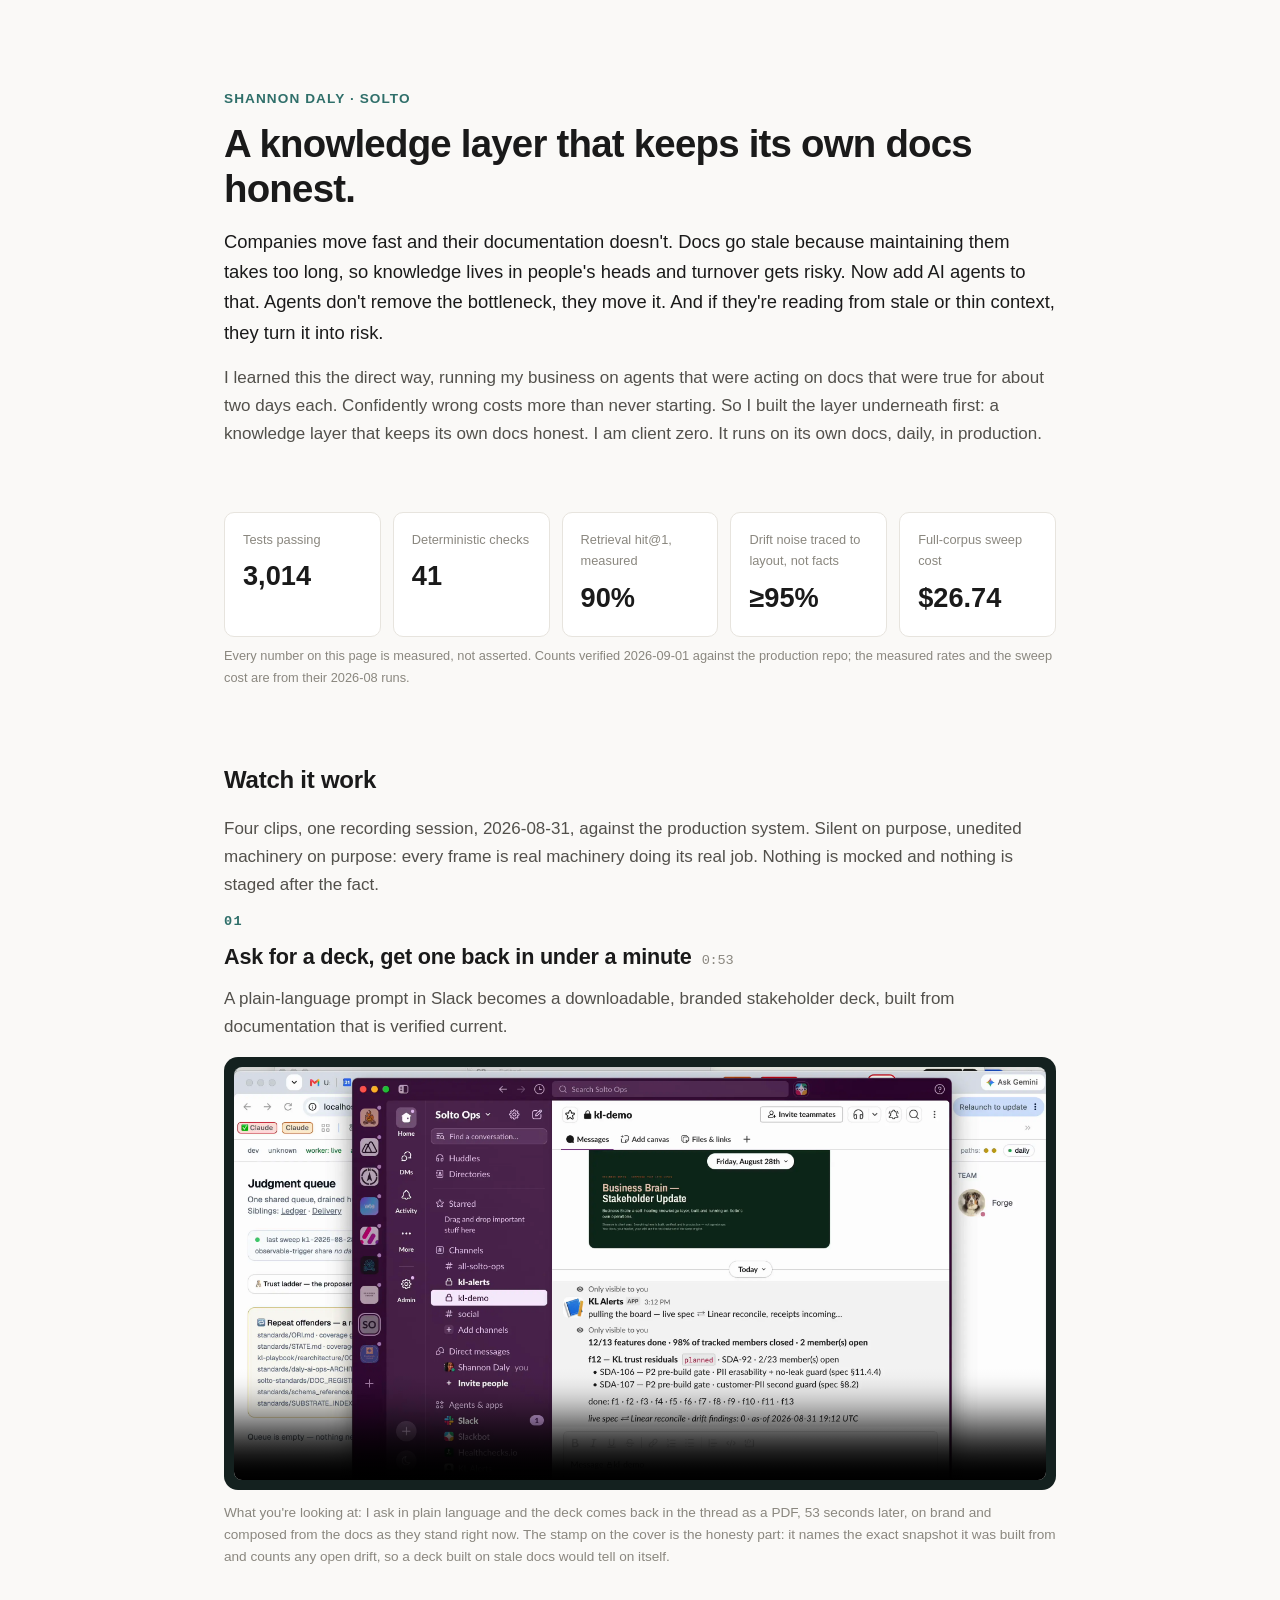
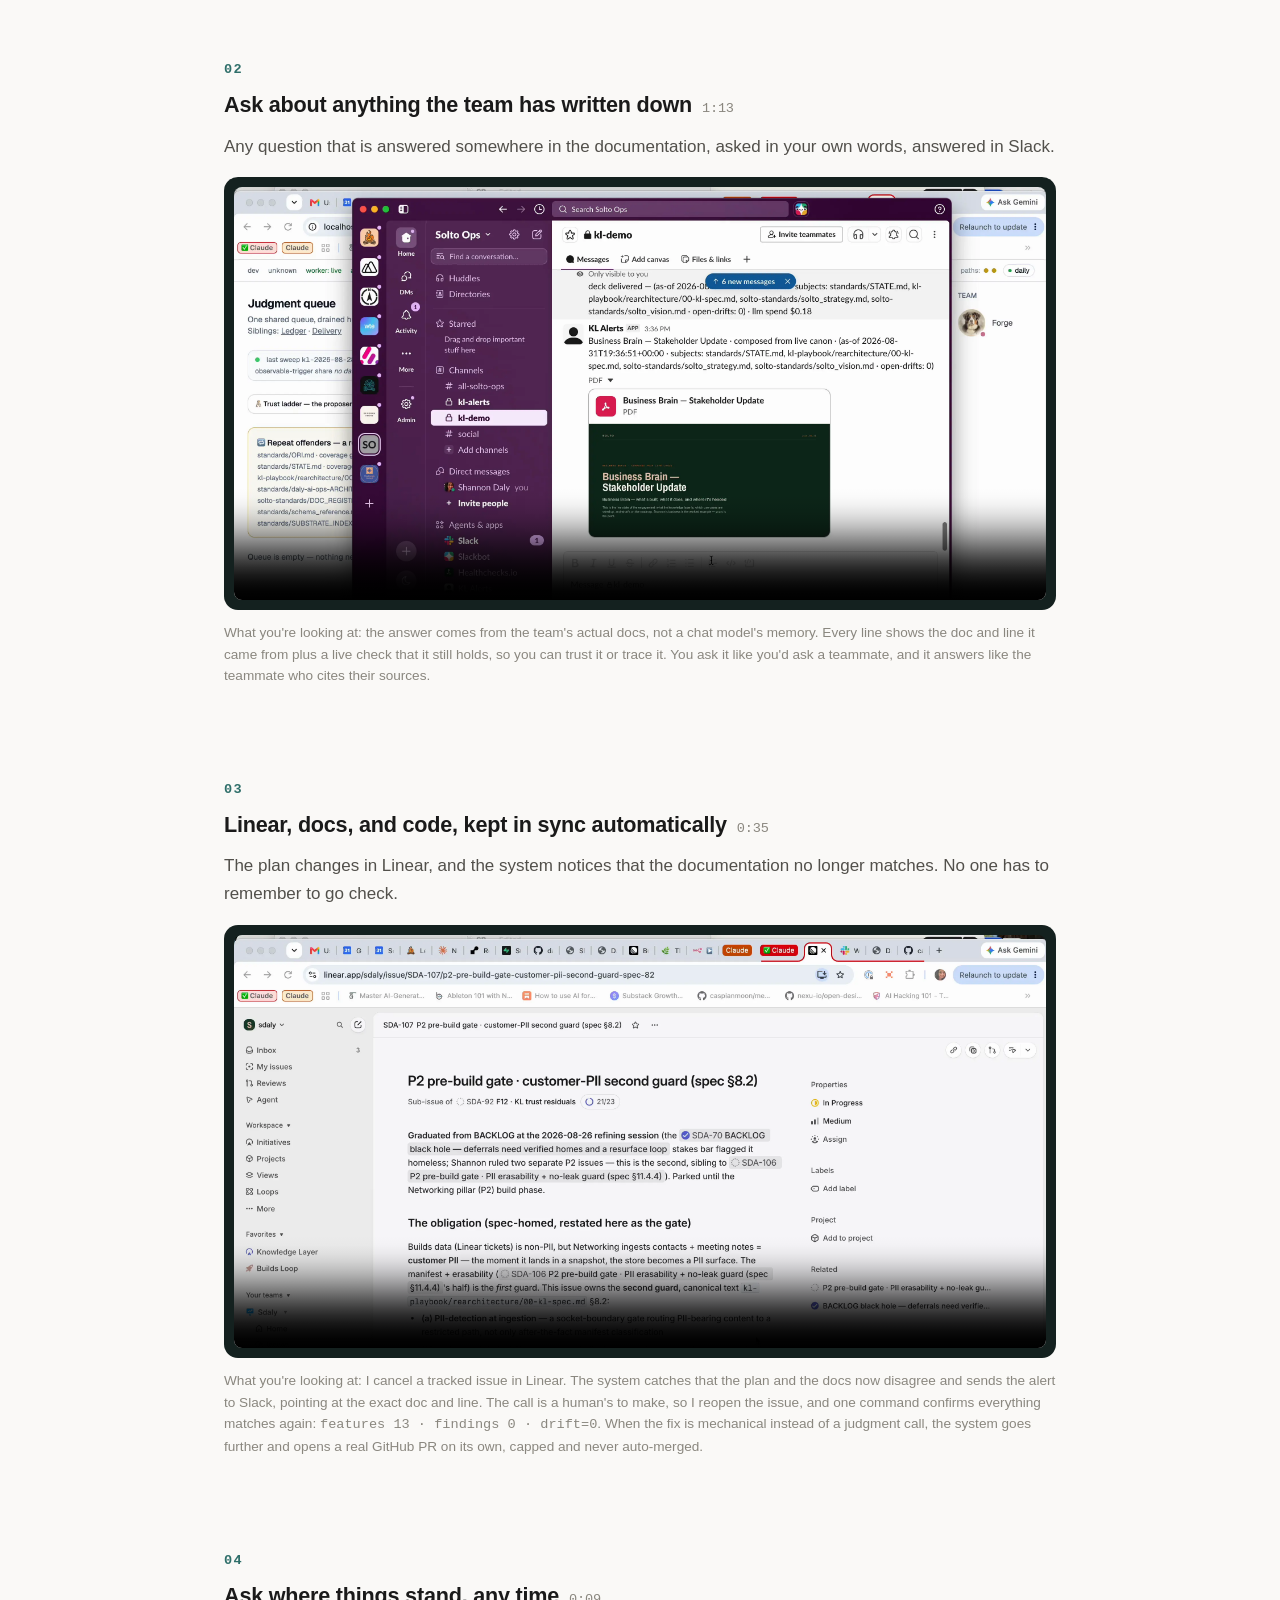
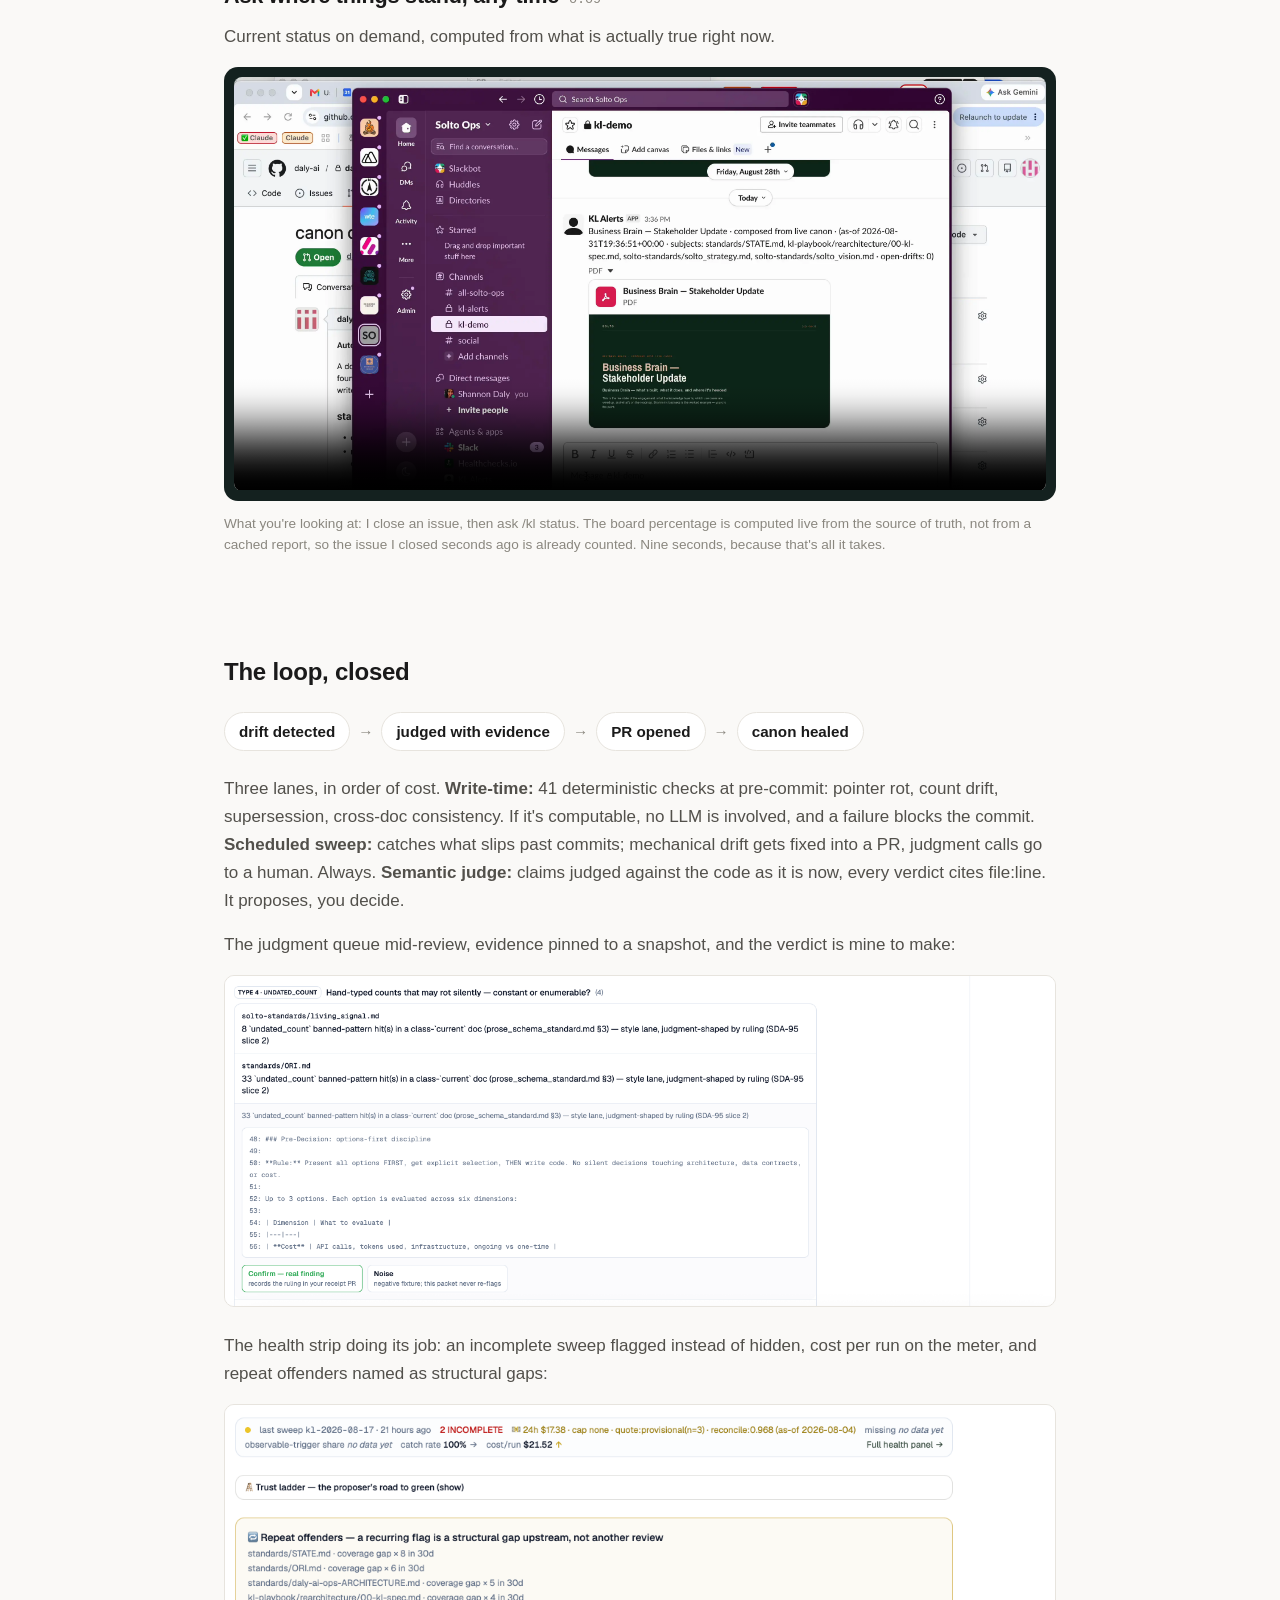
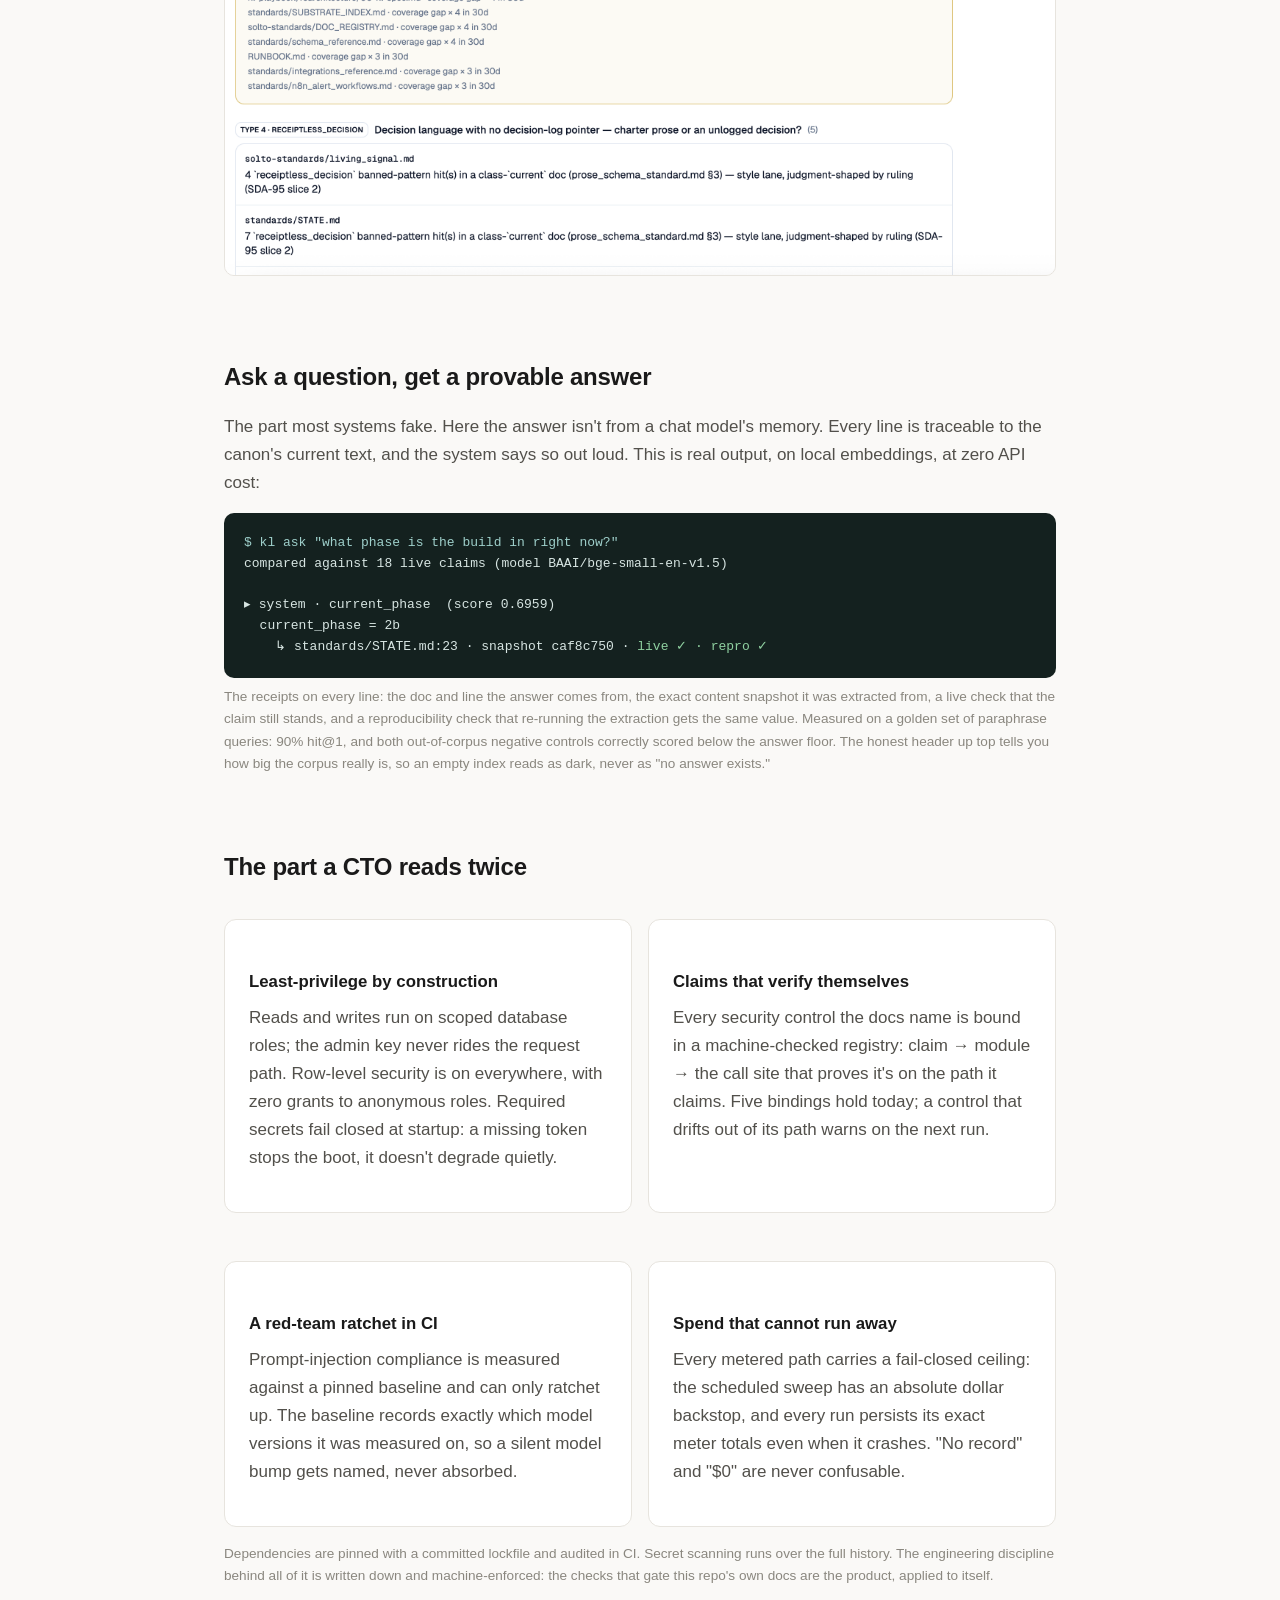
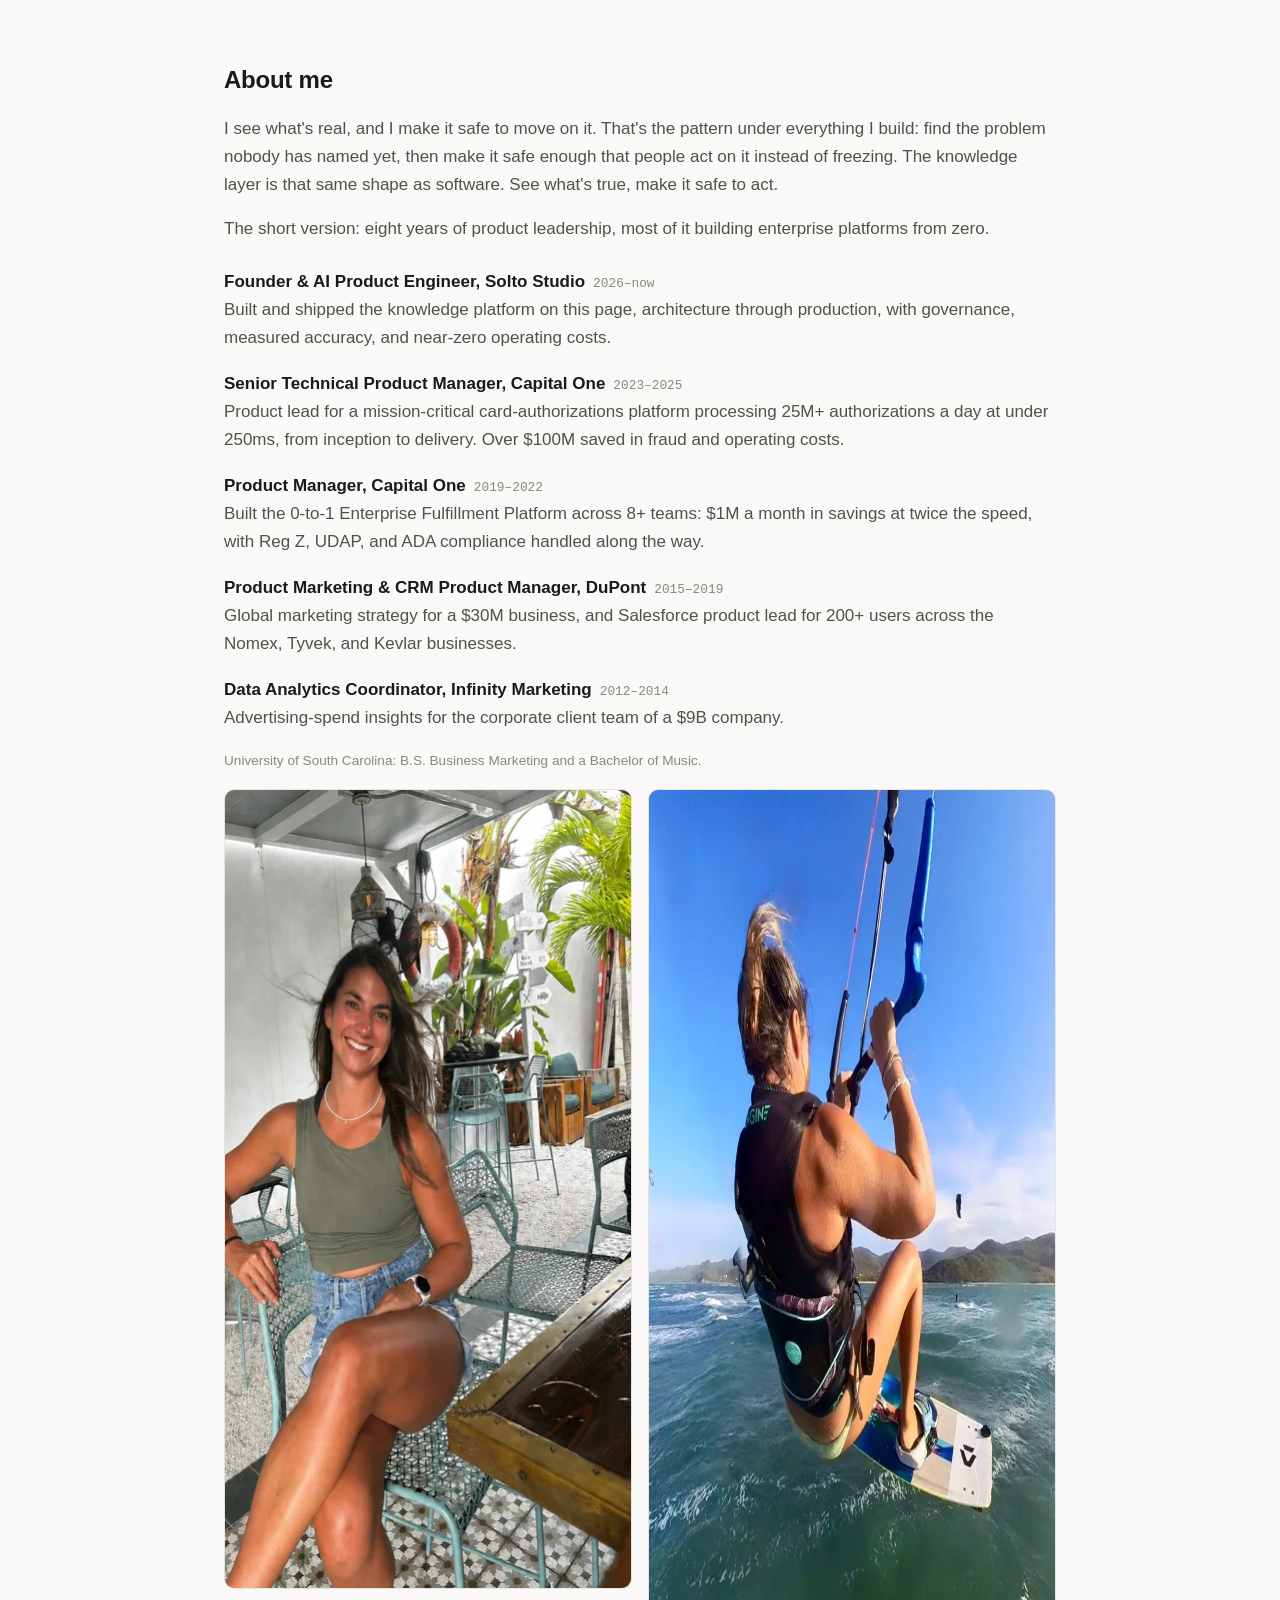
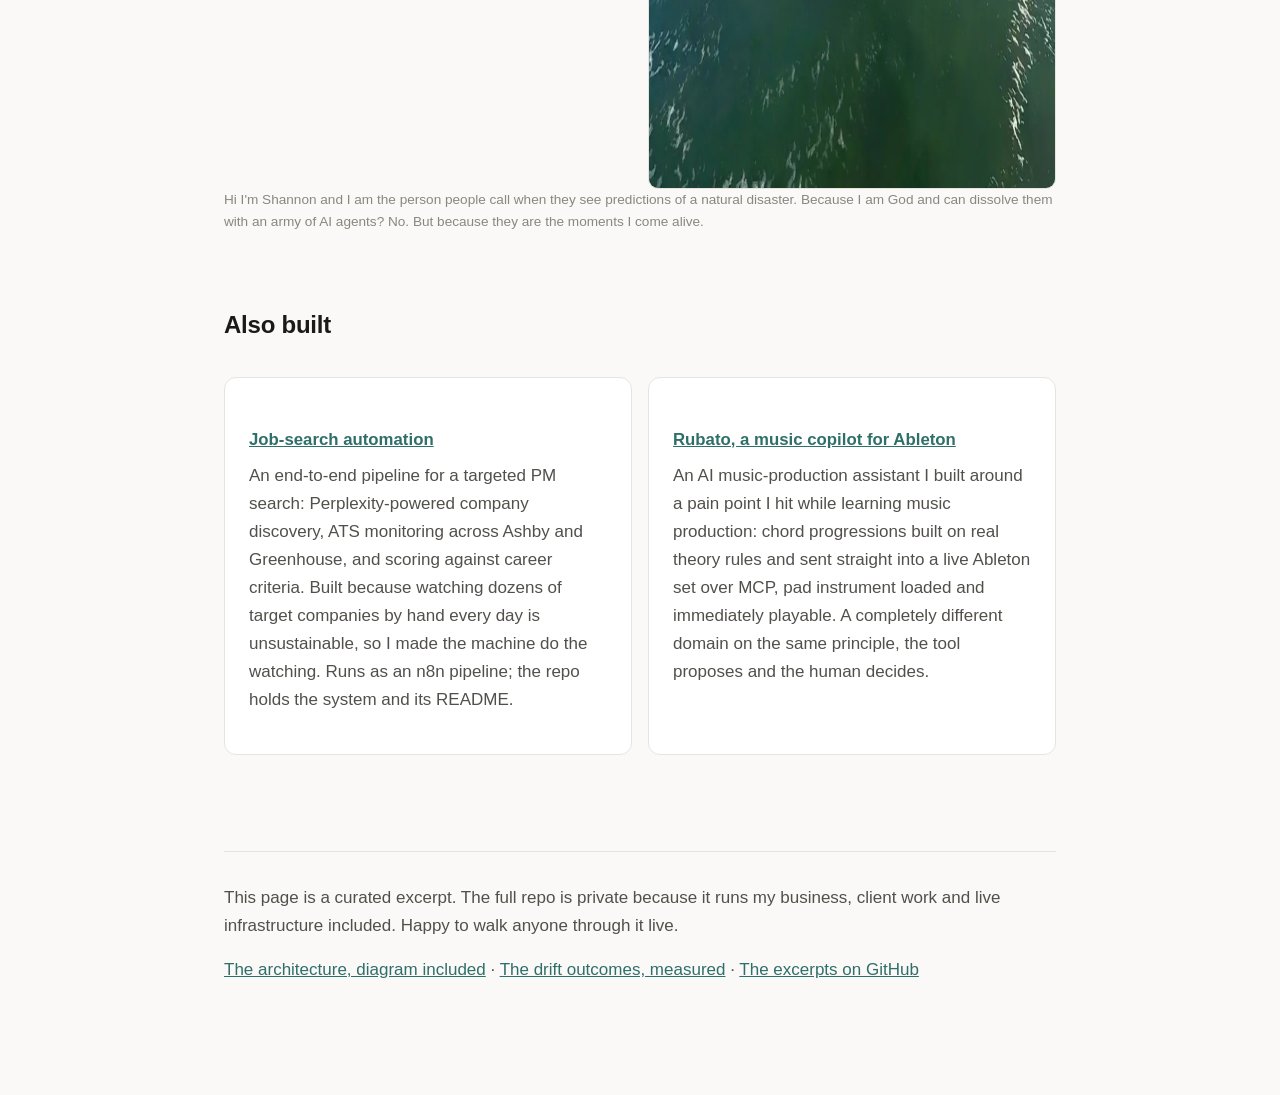
==== index.html @ 683e997c "fix: exact portrait dimensions Co-Authored-By: Claude Fable 5 <noreply@anthropic.com> Claude-Session" ====
<!doctype html>
<html lang="en">
<head>
<meta charset="utf-8">
<meta name="viewport" content="width=device-width, initial-scale=1">
<title>The Knowledge Layer · Shannon Daly</title>
<meta name="description" content="A self-healing knowledge layer: deterministic checks, drift detection, and eval that keep a doc canon correct. Built and run in production by Shannon Daly.">
<style>
  :root {
    --bg: #faf9f7; --surface: #ffffff; --ink: #1a1a1a; --ink-2: #52504b;
    --ink-3: #8a877f; --line: #e7e4de; --accent: #2f6f6a; --accent-ink: #ffffff;
    --code-bg: #14211f; --code-ink: #d7e5e2;
  }
  @media (prefers-color-scheme: dark) {
    :root {
      --bg: #131312; --surface: #1c1c1a; --ink: #ecebe7; --ink-2: #b3b0a8;
      --ink-3: #7d7a72; --line: #2d2c29; --accent: #6fb3ac; --accent-ink: #10201e;
      --code-bg: #0e1917; --code-ink: #c9dcd8;
    }
  }
  * { box-sizing: border-box; margin: 0; }
  body {
    background: var(--bg); color: var(--ink);
    font: 17px/1.65 -apple-system, "Segoe UI", Inter, Roboto, sans-serif;
  }
  main { max-width: 880px; margin: 0 auto; padding: 0 24px 96px; }
  a { color: var(--accent); }
  h1 { font-size: 2.4rem; line-height: 1.15; letter-spacing: -0.02em; }
  h2 { font-size: 1.5rem; margin: 72px 0 16px; letter-spacing: -0.01em; }
  h3 { font-size: 1.05rem; margin: 24px 0 8px; }
  p { margin: 0 0 16px; color: var(--ink-2); }
  p.lede { font-size: 1.15rem; color: var(--ink); }
  header.hero { padding: 88px 0 8px; }
  .kicker { color: var(--accent); font-weight: 600; font-size: .85rem;
    text-transform: uppercase; letter-spacing: .08em; margin-bottom: 12px; }
  .stats { display: grid; grid-template-columns: repeat(auto-fit, minmax(150px, 1fr));
    gap: 12px; margin: 40px 0 8px; }
  .stat { background: var(--surface); border: 1px solid var(--line);
    border-radius: 10px; padding: 16px 18px; }
  .stat .label { font-size: .8rem; color: var(--ink-3); margin-bottom: 4px; }
  .stat .value { font-size: 1.7rem; font-weight: 600; }
  .asof { font-size: .8rem; color: var(--ink-3); margin-bottom: 40px; }
  .loop { display: flex; flex-wrap: wrap; gap: 8px; align-items: center;
    margin: 20px 0 24px; font-weight: 600; font-size: .95rem; }
  .loop span { background: var(--surface); border: 1px solid var(--line);
    border-radius: 999px; padding: 6px 14px; }
  .loop .arrow { border: 0; background: none; color: var(--ink-3); padding: 0; }
  pre.term { background: var(--code-bg); color: var(--code-ink); border-radius: 10px;
    padding: 20px; overflow-x: auto; font: 13px/1.6 ui-monospace, "SF Mono", Menlo,
    Consolas, monospace; margin: 16px 0 8px; }
  pre.term .q { color: #9ecfca; } pre.term .ok { color: #8fd0a0; }
  .note { font-size: .85rem; color: var(--ink-3); }
  ul { padding-left: 20px; color: var(--ink-2); margin: 0 0 16px; }
  li { margin-bottom: 8px; }
  .card { background: var(--surface); border: 1px solid var(--line);
    border-radius: 12px; padding: 24px; margin: 16px 0; }
  .placeholder { border: 2px dashed var(--line); border-radius: 12px;
    padding: 24px; color: var(--ink-3); font-size: .9rem; margin: 16px 0; }
  ul.xp { list-style: none; padding: 0; margin: 24px 0 8px; }
  ul.xp li { margin: 0 0 18px; padding-left: 0; }
  ul.xp .role { font-weight: 600; color: var(--ink); }
  ul.xp .yrs { font: 500 .8rem/1 ui-monospace, "SF Mono", Menlo, Consolas, monospace;
    color: var(--ink-3); margin-left: 8px; white-space: nowrap; }
  .cols { display: grid; grid-template-columns: 1fr 1fr; gap: 16px; }
  @media (max-width: 640px) { .cols { grid-template-columns: 1fr; } }
  footer { border-top: 1px solid var(--line); margin-top: 80px; padding-top: 32px;
    color: var(--ink-2); }
  img { max-width: 100%; border-radius: 10px; border: 1px solid var(--line); }
  .demo-block { margin: 0 0 6rem; }
  .demo-block:last-of-type { margin-bottom: 3rem; }
  .demo-block .step { font: 600 .85rem/1 ui-monospace, "SF Mono", Menlo, Consolas,
    monospace; color: var(--accent); letter-spacing: .1em; margin-bottom: 10px; }
  .demo-block h3 { font-size: 1.35rem; margin: 0 0 10px; letter-spacing: -0.01em; }
  .demo-block .dur { font: 500 .85rem/1 ui-monospace, "SF Mono", Menlo, Consolas,
    monospace; color: var(--ink-3); margin-left: 10px; white-space: nowrap; }
  .demo-block figure { margin: 0; }
  .demo-block .frame { background: var(--code-bg); border-radius: 14px; padding: 10px; }
  .demo-block video { display: block; width: 100%; height: auto; border-radius: 8px; }
  .demo-block figcaption { font-size: .85rem; color: var(--ink-3);
    line-height: 1.6; margin-top: 12px; }
</style>
</head>
<body>
<main>

<header class="hero">
  <div class="kicker">Shannon Daly · Solto</div>
  <h1>A knowledge layer that keeps its own docs honest.</h1>
  <p class="lede" style="margin-top:16px">Companies move fast and their documentation doesn't. Docs go stale because maintaining them takes too long, so knowledge lives in people's heads and turnover gets risky. Now add AI agents to that. Agents don't remove the bottleneck, they move it. And if they're reading from stale or thin context, they turn it into risk.</p>
  <p>I learned this the direct way, running my business on agents that were acting on docs that were true for about two days each. Confidently wrong costs more than never starting. So I built the layer underneath first: a knowledge layer that keeps its own docs honest. I am client zero. It runs on its own docs, daily, in production.</p>
</header>

<div class="stats">
  <div class="stat"><div class="label">Tests passing</div><div class="value">3,014</div></div>
  <div class="stat"><div class="label">Deterministic checks</div><div class="value">41</div></div>
  <div class="stat"><div class="label">Retrieval hit@1, measured</div><div class="value">90%</div></div>
  <div class="stat"><div class="label">Drift noise traced to layout, not facts</div><div class="value">≥95%</div></div>
  <div class="stat"><div class="label">Full-corpus sweep cost</div><div class="value">$26.74</div></div>
</div>
<p class="asof">Every number on this page is measured, not asserted. Counts verified 2026-09-01 against the production repo; the measured rates and the sweep cost are from their 2026-08 runs.</p>

<h2>Watch it work</h2>
<p>Four clips, one recording session, 2026-08-31, against the production system. Silent on purpose, unedited machinery on purpose: every frame is real machinery doing its real job. Nothing is mocked and nothing is staged after the fact.</p>

<div class="demo-block">
  <div class="step">01</div>
  <h3>Ask for a deck, get one back in under a minute<span class="dur">0:53</span></h3>
  <p>A plain-language prompt in Slack becomes a downloadable, branded stakeholder deck, built from documentation that is verified current.</p>
  <figure>
    <div class="frame">
      <video controls preload="none" playsinline width="2856" height="1454" poster="docs/media/uc1-artifact-poster.webp">
        <source src="docs/media/uc1-artifact.mp4" type="video/mp4">
      </video>
    </div>
    <figcaption>What you're looking at: I ask in plain language and the deck comes back in the thread as a PDF, 53 seconds later, on brand and composed from the docs as they stand right now. The stamp on the cover is the honesty part: it names the exact snapshot it was built from and counts any open drift, so a deck built on stale docs would tell on itself.</figcaption>
  </figure>
</div>

<div class="demo-block">
  <div class="step">02</div>
  <h3>Ask about anything the team has written down<span class="dur">1:13</span></h3>
  <p>Any question that is answered somewhere in the documentation, asked in your own words, answered in Slack.</p>
  <figure>
    <div class="frame">
      <video controls preload="none" playsinline width="1920" height="978" poster="docs/media/uc2-ask-poster.webp">
        <source src="docs/media/uc2-ask.mp4" type="video/mp4">
      </video>
    </div>
    <figcaption>What you're looking at: the answer comes from the team's actual docs, not a chat model's memory. Every line shows the doc and line it came from plus a live check that it still holds, so you can trust it or trace it. You ask it like you'd ask a teammate, and it answers like the teammate who cites their sources.</figcaption>
  </figure>
</div>

<div class="demo-block">
  <div class="step">03</div>
  <h3>Linear, docs, and code, kept in sync automatically<span class="dur">0:35</span></h3>
  <p>The plan changes in Linear, and the system notices that the documentation no longer matches. No one has to remember to go check.</p>
  <figure>
    <div class="frame">
      <video controls preload="none" playsinline width="2856" height="1454" poster="docs/media/uc3-ruling-poster.webp">
        <source src="docs/media/uc3-ruling.mp4" type="video/mp4">
      </video>
    </div>
    <figcaption>What you're looking at: I cancel a tracked issue in Linear. The system catches that the plan and the docs now disagree and sends the alert to Slack, pointing at the exact doc and line. The call is a human's to make, so I reopen the issue, and one command confirms everything matches again: <code>features 13 · findings 0 · drift=0</code>. When the fix is mechanical instead of a judgment call, the system goes further and opens a real GitHub PR on its own, capped and never auto-merged.</figcaption>
  </figure>
</div>

<div class="demo-block">
  <div class="step">04</div>
  <h3>Ask where things stand, any time<span class="dur">0:09</span></h3>
  <p>Current status on demand, computed from what is actually true right now.</p>
  <figure>
    <div class="frame">
      <video controls preload="none" playsinline width="2856" height="1454" poster="docs/media/uc4-status-poster.webp">
        <source src="docs/media/uc4-status.mp4" type="video/mp4">
      </video>
    </div>
    <figcaption>What you're looking at: I close an issue, then ask /kl status. The board percentage is computed live from the source of truth, not from a cached report, so the issue I closed seconds ago is already counted. Nine seconds, because that's all it takes.</figcaption>
  </figure>
</div>

<h2>The loop, closed</h2>
<div class="loop">
  <span>drift detected</span><span class="arrow">→</span>
  <span>judged with evidence</span><span class="arrow">→</span>
  <span>PR opened</span><span class="arrow">→</span>
  <span>canon healed</span>
</div>
<p>Three lanes, in order of cost. <strong>Write-time:</strong> 41 deterministic checks at pre-commit: pointer rot, count drift, supersession, cross-doc consistency. If it's computable, no LLM is involved, and a failure blocks the commit. <strong>Scheduled sweep:</strong> catches what slips past commits; mechanical drift gets fixed into a PR, judgment calls go to a human. Always. <strong>Semantic judge:</strong> claims judged against the code as it is now, every verdict cites file:line. It proposes, you decide.</p>
<p>The judgment queue mid-review, evidence pinned to a snapshot, and the verdict is mine to make:</p>
<p><img src="docs/images/judgment-card-evidence.png" alt="A judgment card with snapshot-pinned evidence and confirm/noise verdicts"></p>
<p>The health strip doing its job: an incomplete sweep flagged instead of hidden, cost per run on the meter, and repeat offenders named as structural gaps:</p>
<p><img src="docs/images/judgment-queue-health-strip.png" alt="The health strip, spend meter, and repeat-offenders panel"></p>

<h2>Ask a question, get a provable answer</h2>
<p>The part most systems fake. Here the answer isn't from a chat model's memory. Every line is traceable to the canon's current text, and the system says so out loud. This is real output, on local embeddings, at zero API cost:</p>
<pre class="term"><span class="q">$ kl ask "what phase is the build in right now?"</span>
compared against 18 live claims (model BAAI/bge-small-en-v1.5)

▸ system · current_phase  (score 0.6959)
  current_phase = 2b
    ↳ standards/STATE.md:23 · snapshot caf8c750 · <span class="ok">live ✓ · repro ✓</span></pre>
<p class="note">The receipts on every line: the doc and line the answer comes from, the exact content snapshot it was extracted from, a live check that the claim still stands, and a reproducibility check that re-running the extraction gets the same value. Measured on a golden set of paraphrase queries: 90% hit@1, and both out-of-corpus negative controls correctly scored below the answer floor. The honest header up top tells you how big the corpus really is, so an empty index reads as dark, never as "no answer exists."</p>

<h2>The part a CTO reads twice</h2>
<div class="cols">
  <div class="card">
    <h3>Least-privilege by construction</h3>
    <p>Reads and writes run on scoped database roles; the admin key never rides the request path. Row-level security is on everywhere, with zero grants to anonymous roles. Required secrets fail closed at startup: a missing token stops the boot, it doesn't degrade quietly.</p>
  </div>
  <div class="card">
    <h3>Claims that verify themselves</h3>
    <p>Every security control the docs name is bound in a machine-checked registry: claim → module → the call site that proves it's on the path it claims. Five bindings hold today; a control that drifts out of its path warns on the next run.</p>
  </div>
  <div class="card">
    <h3>A red-team ratchet in CI</h3>
    <p>Prompt-injection compliance is measured against a pinned baseline and can only ratchet up. The baseline records exactly which model versions it was measured on, so a silent model bump gets named, never absorbed.</p>
  </div>
  <div class="card">
    <h3>Spend that cannot run away</h3>
    <p>Every metered path carries a fail-closed ceiling: the scheduled sweep has an absolute dollar backstop, and every run persists its exact meter totals even when it crashes. "No record" and "$0" are never confusable.</p>
  </div>
</div>
<p class="note">Dependencies are pinned with a committed lockfile and audited in CI. Secret scanning runs over the full history. The engineering discipline behind all of it is written down and machine-enforced: the checks that gate this repo's own docs are the product, applied to itself.</p>

<h2>About me</h2>
<p>I see what's real, and I make it safe to move on it. That's the pattern under everything I build: find the problem nobody has named yet, then make it safe enough that people act on it instead of freezing. The knowledge layer is that same shape as software. See what's true, make it safe to act.</p>
<p>The short version: eight years of product leadership, most of it building enterprise platforms from zero.</p>
<ul class="xp">
  <li><span class="role">Founder &amp; AI Product Engineer, Solto Studio</span><span class="yrs">2026–now</span><br>Built and shipped the knowledge platform on this page, architecture through production, with governance, measured accuracy, and near-zero operating costs.</li>
  <li><span class="role">Senior Technical Product Manager, Capital One</span><span class="yrs">2023–2025</span><br>Product lead for a mission-critical card-authorizations platform processing 25M+ authorizations a day at under 250ms, from inception to delivery. Over $100M saved in fraud and operating costs.</li>
  <li><span class="role">Product Manager, Capital One</span><span class="yrs">2019–2022</span><br>Built the 0-to-1 Enterprise Fulfillment Platform across 8+ teams: $1M a month in savings at twice the speed, with Reg Z, UDAP, and ADA compliance handled along the way.</li>
  <li><span class="role">Product Marketing &amp; CRM Product Manager, DuPont</span><span class="yrs">2015–2019</span><br>Global marketing strategy for a $30M business, and Salesforce product lead for 200+ users across the Nomex, Tyvek, and Kevlar businesses.</li>
  <li><span class="role">Data Analytics Coordinator, Infinity Marketing</span><span class="yrs">2012–2014</span><br>Advertising-spend insights for the corporate client team of a $9B company.</li>
</ul>
<p class="note">University of South Carolina: B.S. Business Marketing and a Bachelor of Music.</p>
<div class="cols">
  <img src="docs/images/shannon-daly.webp" alt="Shannon Daly" width="518" height="800">
  <img src="docs/images/shannon-kitesurf.webp" alt="Shannon kitesurfing, mid-jump" width="846" height="1000">
</div>
<p class="note">Hi I'm Shannon and I am the person people call when they see predictions of a natural disaster. Because I am God and can dissolve them with an army of AI agents? No. But because they are the moments I come alive.</p>

<h2>Also built</h2>
<div class="cols">
  <div class="card">
    <h3><a href="https://github.com/shannonldaly/job-search-automation">Job-search automation</a></h3>
    <p>An end-to-end pipeline for a targeted PM search: Perplexity-powered company discovery, ATS monitoring across Ashby and Greenhouse, and scoring against career criteria. Built because watching dozens of target companies by hand every day is unsustainable, so I made the machine do the watching. Runs as an n8n pipeline; the repo holds the system and its README.</p>
  </div>
  <div class="card">
    <h3><a href="https://github.com/shannonldaly/music-copilot">Rubato, a music copilot for Ableton</a></h3>
    <p>An AI music-production assistant I built around a pain point I hit while learning music production: chord progressions built on real theory rules and sent straight into a live Ableton set over MCP, pad instrument loaded and immediately playable. A completely different domain on the same principle, the tool proposes and the human decides.</p>
  </div>
</div>

<footer>
  <p>This page is a curated excerpt. The full repo is private because it runs my business, client work and live infrastructure included. Happy to walk anyone through it live.</p>
  <p><a href="docs/01-architecture.md">The architecture, diagram included</a> · <a href="docs/02-drift-outcomes.md">The drift outcomes, measured</a> · <a href="https://github.com/shannonldaly/knowledge-layer-showcase">The excerpts on GitHub</a></p>
</footer>

</main>
</body>
</html>
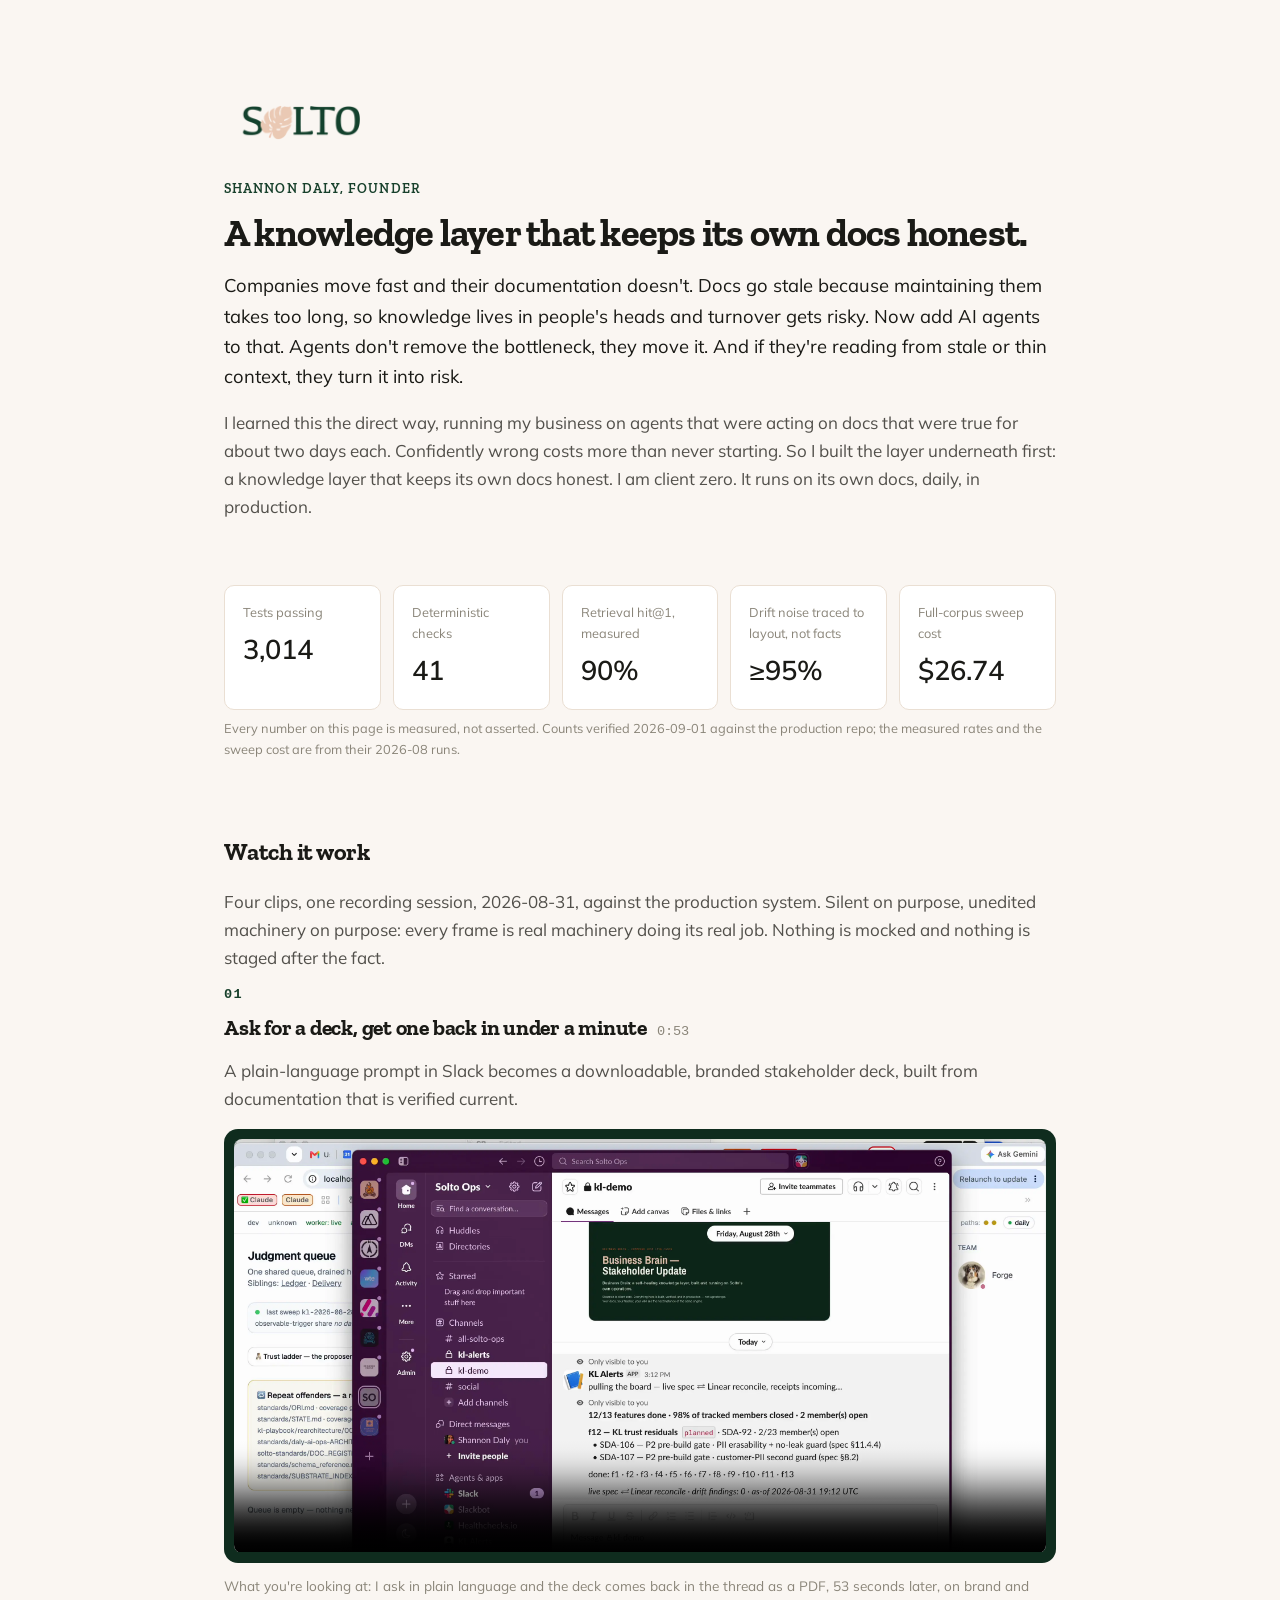
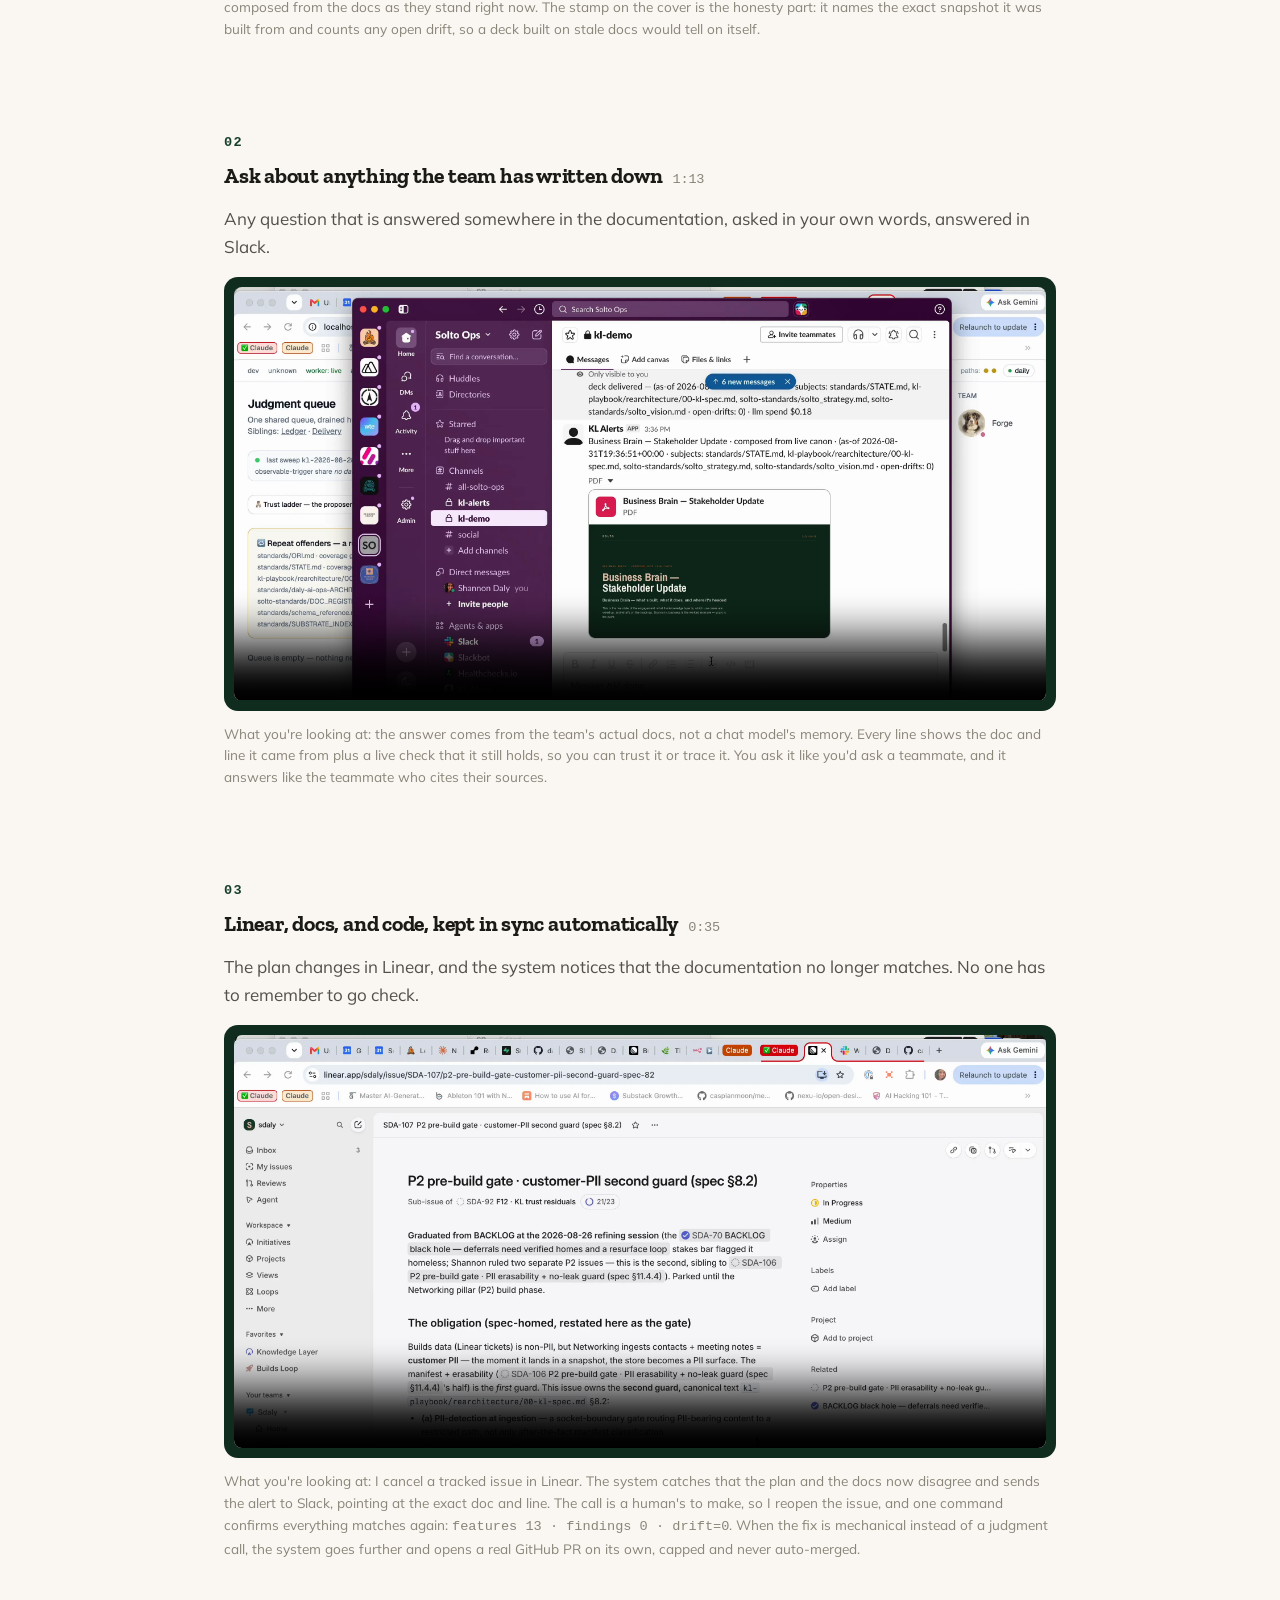
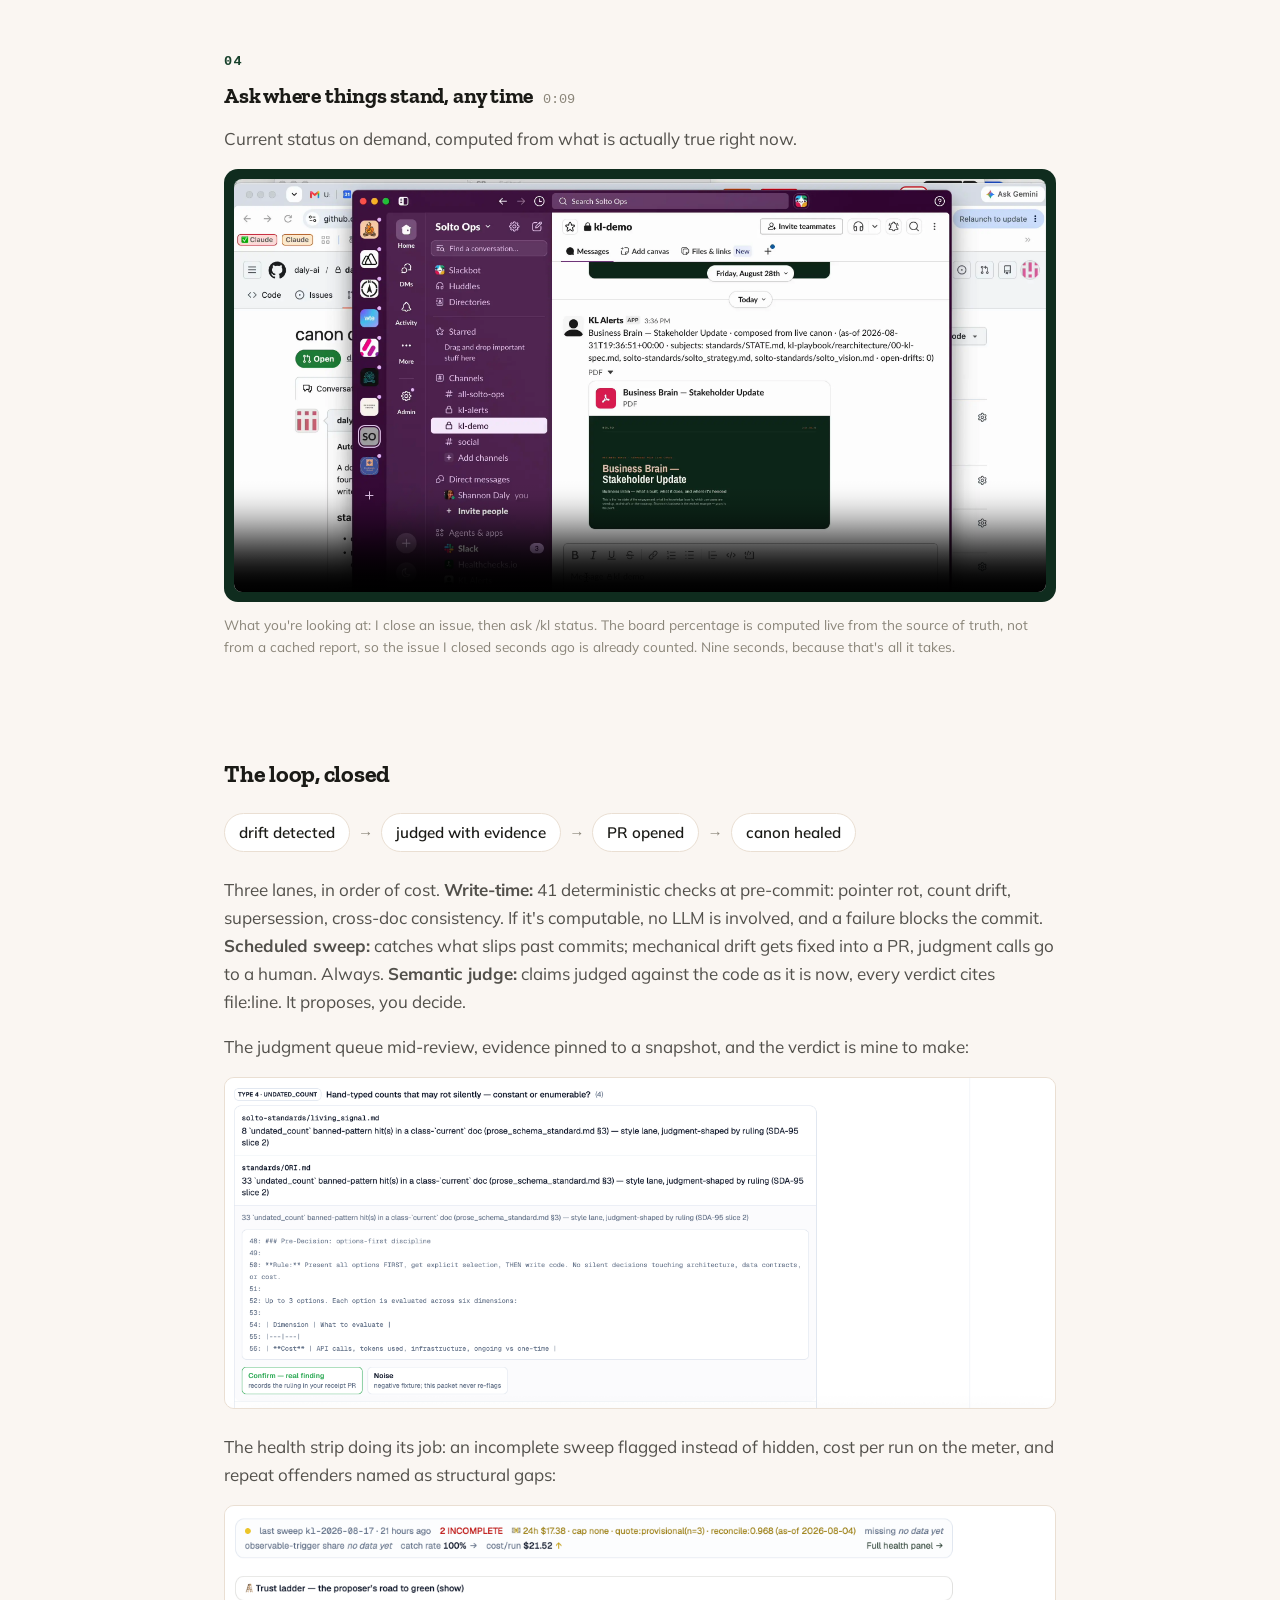
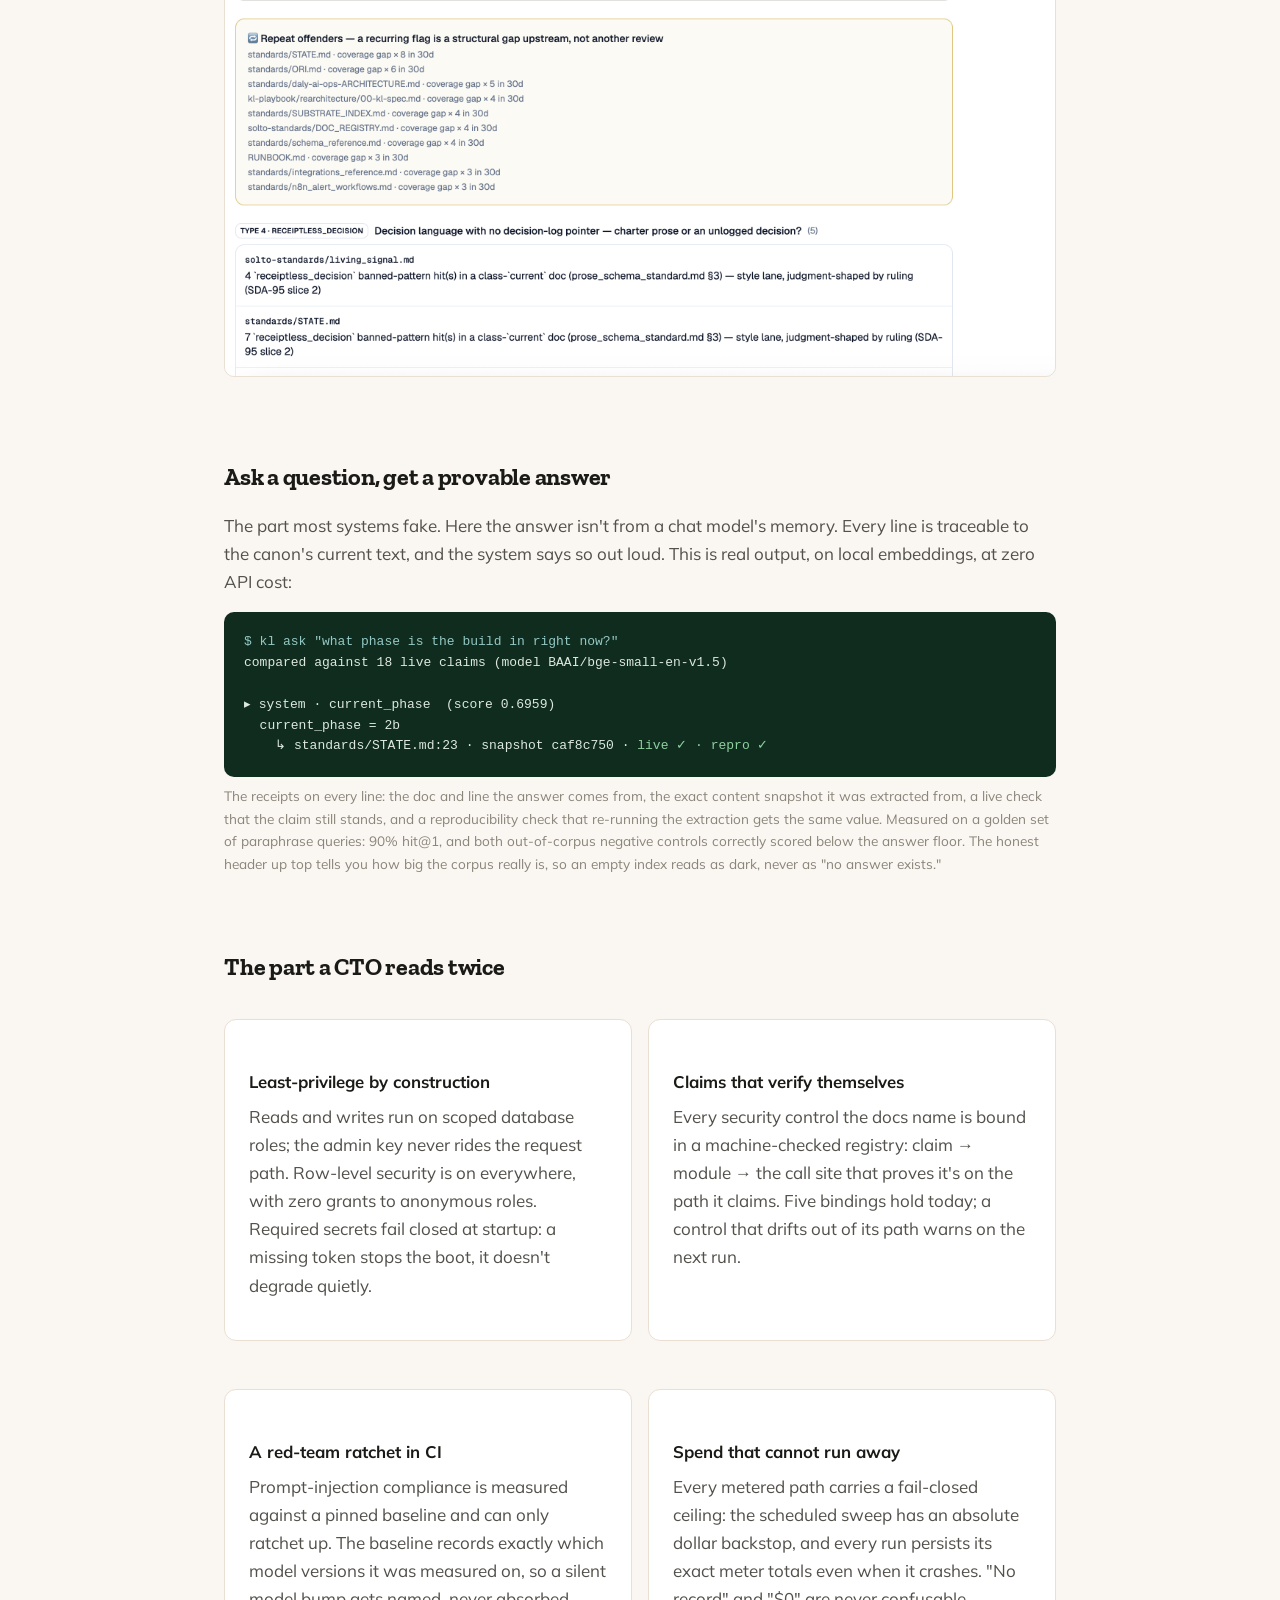
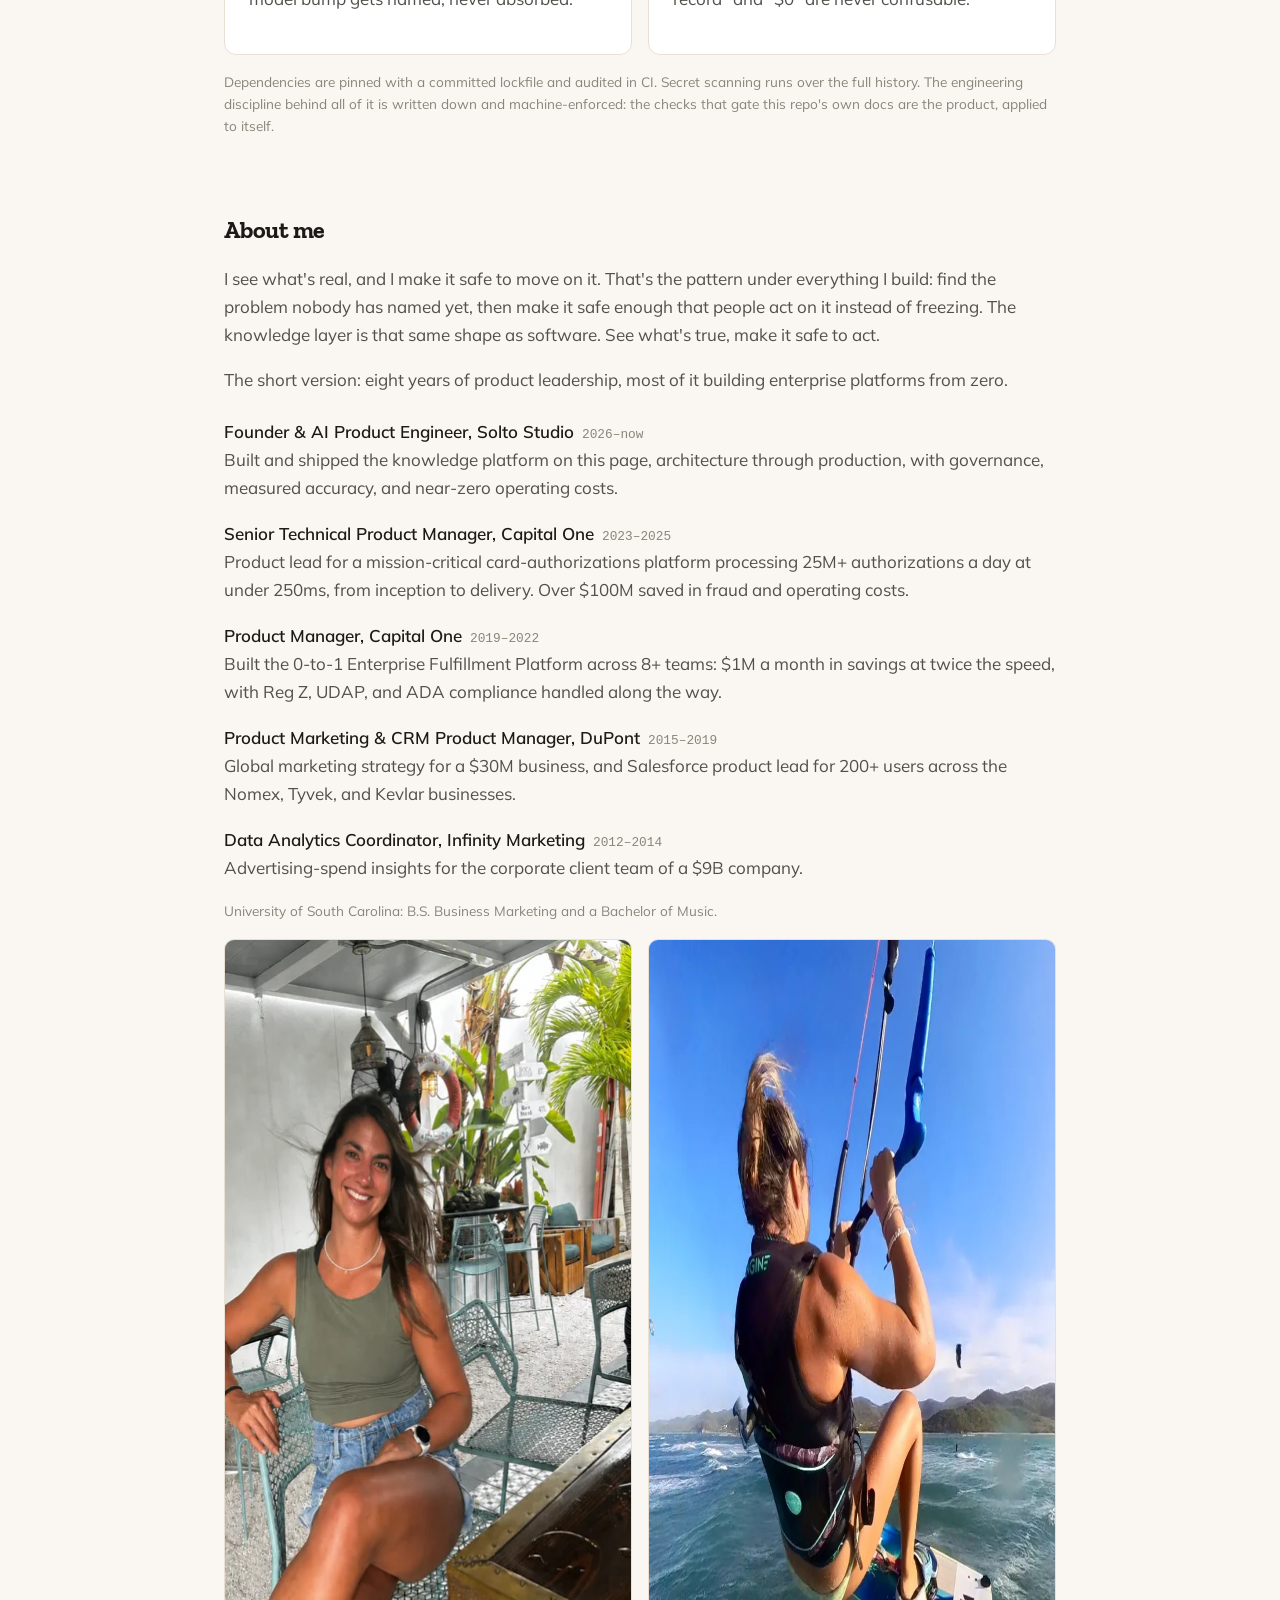
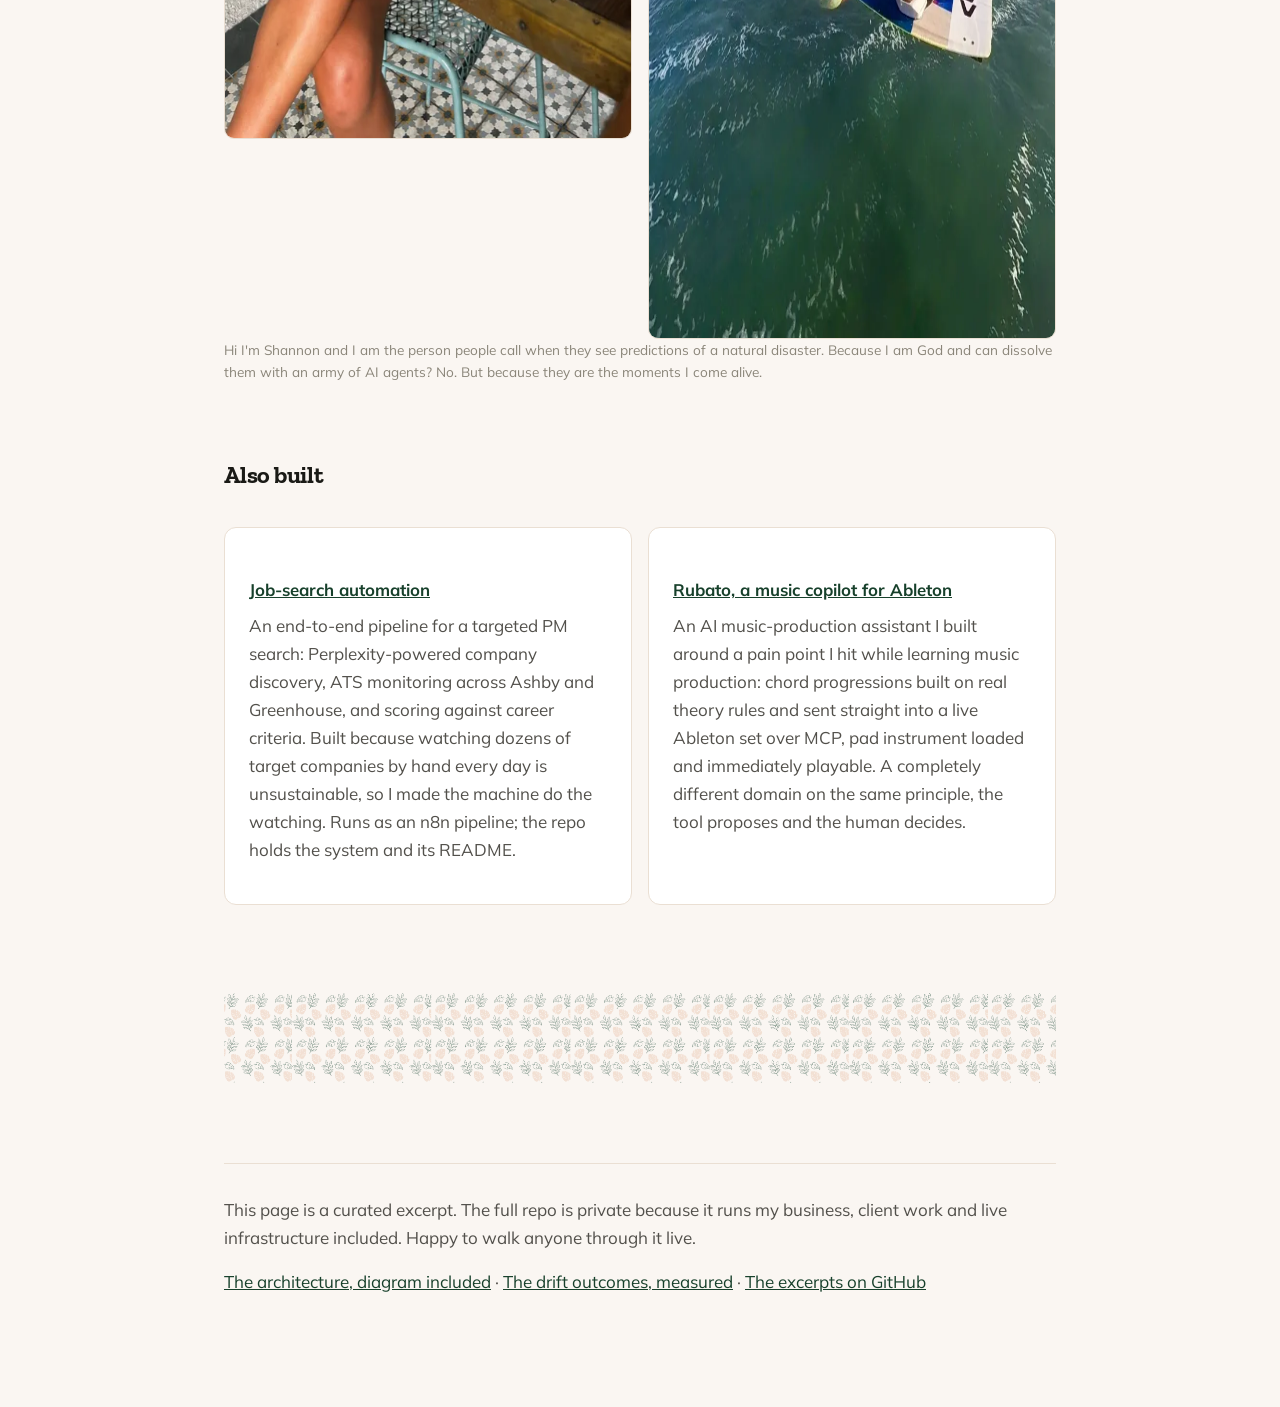
==== commit f4f7a214: "feat: apply the final Solto brand — mark in the hero (light/dark variants), §7.2 palette, Kefa/Aveni" ====
--- a/index.html
+++ b/index.html
@@ -5,24 +5,30 @@
 <meta name="viewport" content="width=device-width, initial-scale=1">
 <title>The Knowledge Layer · Shannon Daly</title>
 <meta name="description" content="A self-healing knowledge layer: deterministic checks, drift detection, and eval that keep a doc canon correct. Built and run in production by Shannon Daly.">
+<link rel="preconnect" href="https://fonts.googleapis.com">
+<link rel="preconnect" href="https://fonts.gstatic.com" crossorigin>
+<link href="https://fonts.googleapis.com/css2?family=Mulish:wght@400;600;700&family=Zilla+Slab:wght@500;600;700&display=swap" rel="stylesheet">
 <style>
   :root {
-    --bg: #faf9f7; --surface: #ffffff; --ink: #1a1a1a; --ink-2: #52504b;
-    --ink-3: #8a877f; --line: #e7e4de; --accent: #2f6f6a; --accent-ink: #ffffff;
-    --code-bg: #14211f; --code-ink: #d7e5e2;
+    --bg: #faf6f2; --surface: #ffffff; --ink: #1a1a16; --ink-2: #52504b;
+    --ink-3: #8a8579; --line: #eadfd3; --accent: #17402b; --accent-2: #eacab7;
+    --accent-3: #94c8c4; --accent-ink: #ffffff;
+    --code-bg: #0f2c1e; --code-ink: #dde8df;
   }
   @media (prefers-color-scheme: dark) {
     :root {
-      --bg: #131312; --surface: #1c1c1a; --ink: #ecebe7; --ink-2: #b3b0a8;
-      --ink-3: #7d7a72; --line: #2d2c29; --accent: #6fb3ac; --accent-ink: #10201e;
-      --code-bg: #0e1917; --code-ink: #c9dcd8;
+      --bg: #0f2b1d; --surface: #17402b; --ink: #f4ece4; --ink-2: #d8cdc0;
+      --ink-3: #a3b3a6; --line: #24503a; --accent: #eacab7; --accent-2: #eacab7;
+      --accent-3: #94c8c4; --accent-ink: #17402b;
+      --code-bg: #0a2015; --code-ink: #dde8df;
     }
   }
   * { box-sizing: border-box; margin: 0; }
   body {
     background: var(--bg); color: var(--ink);
-    font: 17px/1.65 -apple-system, "Segoe UI", Inter, Roboto, sans-serif;
+    font: 17px/1.65 "Avenir Next", Avenir, Mulish, -apple-system, "Segoe UI", sans-serif;
   }
+  h1, h2, .demo-block h3, .hero .kicker { font-family: Kefa, "Zilla Slab", Georgia, serif; }
   main { max-width: 880px; margin: 0 auto; padding: 0 24px 96px; }
   a { color: var(--accent); }
   h1 { font-size: 2.4rem; line-height: 1.15; letter-spacing: -0.02em; }
@@ -48,7 +54,7 @@
   pre.term { background: var(--code-bg); color: var(--code-ink); border-radius: 10px;
     padding: 20px; overflow-x: auto; font: 13px/1.6 ui-monospace, "SF Mono", Menlo,
     Consolas, monospace; margin: 16px 0 8px; }
-  pre.term .q { color: #9ecfca; } pre.term .ok { color: #8fd0a0; }
+  pre.term .q { color: #94c8c4; } pre.term .ok { color: #8fd0a0; }
   .note { font-size: .85rem; color: var(--ink-3); }
   ul { padding-left: 20px; color: var(--ink-2); margin: 0 0 16px; }
   li { margin-bottom: 8px; }
@@ -65,6 +71,9 @@
   @media (max-width: 640px) { .cols { grid-template-columns: 1fr; } }
   footer { border-top: 1px solid var(--line); margin-top: 80px; padding-top: 32px;
     color: var(--ink-2); }
+  .pattern-band { height: 90px; margin-top: 72px; opacity: .5;
+    background: url(docs/images/solto-pattern.webp) repeat-x center / auto 180px; }
+  @media (prefers-color-scheme: dark) { .pattern-band { display: none; } }
   img { max-width: 100%; border-radius: 10px; border: 1px solid var(--line); }
   .demo-block { margin: 0 0 6rem; }
   .demo-block:last-of-type { margin-bottom: 3rem; }
@@ -84,7 +93,11 @@
 <main>
 
 <header class="hero">
-  <div class="kicker">Shannon Daly · Solto</div>
+  <picture>
+    <source srcset="docs/images/solto-logo-dark.webp" media="(prefers-color-scheme: dark)">
+    <img class="logo" src="docs/images/solto-logo.webp" alt="Solto" width="640" height="284" style="width:150px;height:auto;border:0;border-radius:0;margin-bottom:14px">
+  </picture>
+  <div class="kicker">Shannon Daly, Founder</div>
   <h1>A knowledge layer that keeps its own docs honest.</h1>
   <p class="lede" style="margin-top:16px">Companies move fast and their documentation doesn't. Docs go stale because maintaining them takes too long, so knowledge lives in people's heads and turnover gets risky. Now add AI agents to that. Agents don't remove the bottleneck, they move it. And if they're reading from stale or thin context, they turn it into risk.</p>
   <p>I learned this the direct way, running my business on agents that were acting on docs that were true for about two days each. Confidently wrong costs more than never starting. So I built the layer underneath first: a knowledge layer that keeps its own docs honest. I am client zero. It runs on its own docs, daily, in production.</p>
@@ -231,6 +244,7 @@
   </div>
 </div>
 
+<div class="pattern-band" aria-hidden="true"></div>
 <footer>
   <p>This page is a curated excerpt. The full repo is private because it runs my business, client work and live infrastructure included. Happy to walk anyone through it live.</p>
   <p><a href="docs/01-architecture.md">The architecture, diagram included</a> · <a href="docs/02-drift-outcomes.md">The drift outcomes, measured</a> · <a href="https://github.com/shannonldaly/knowledge-layer-showcase">The excerpts on GitHub</a></p>
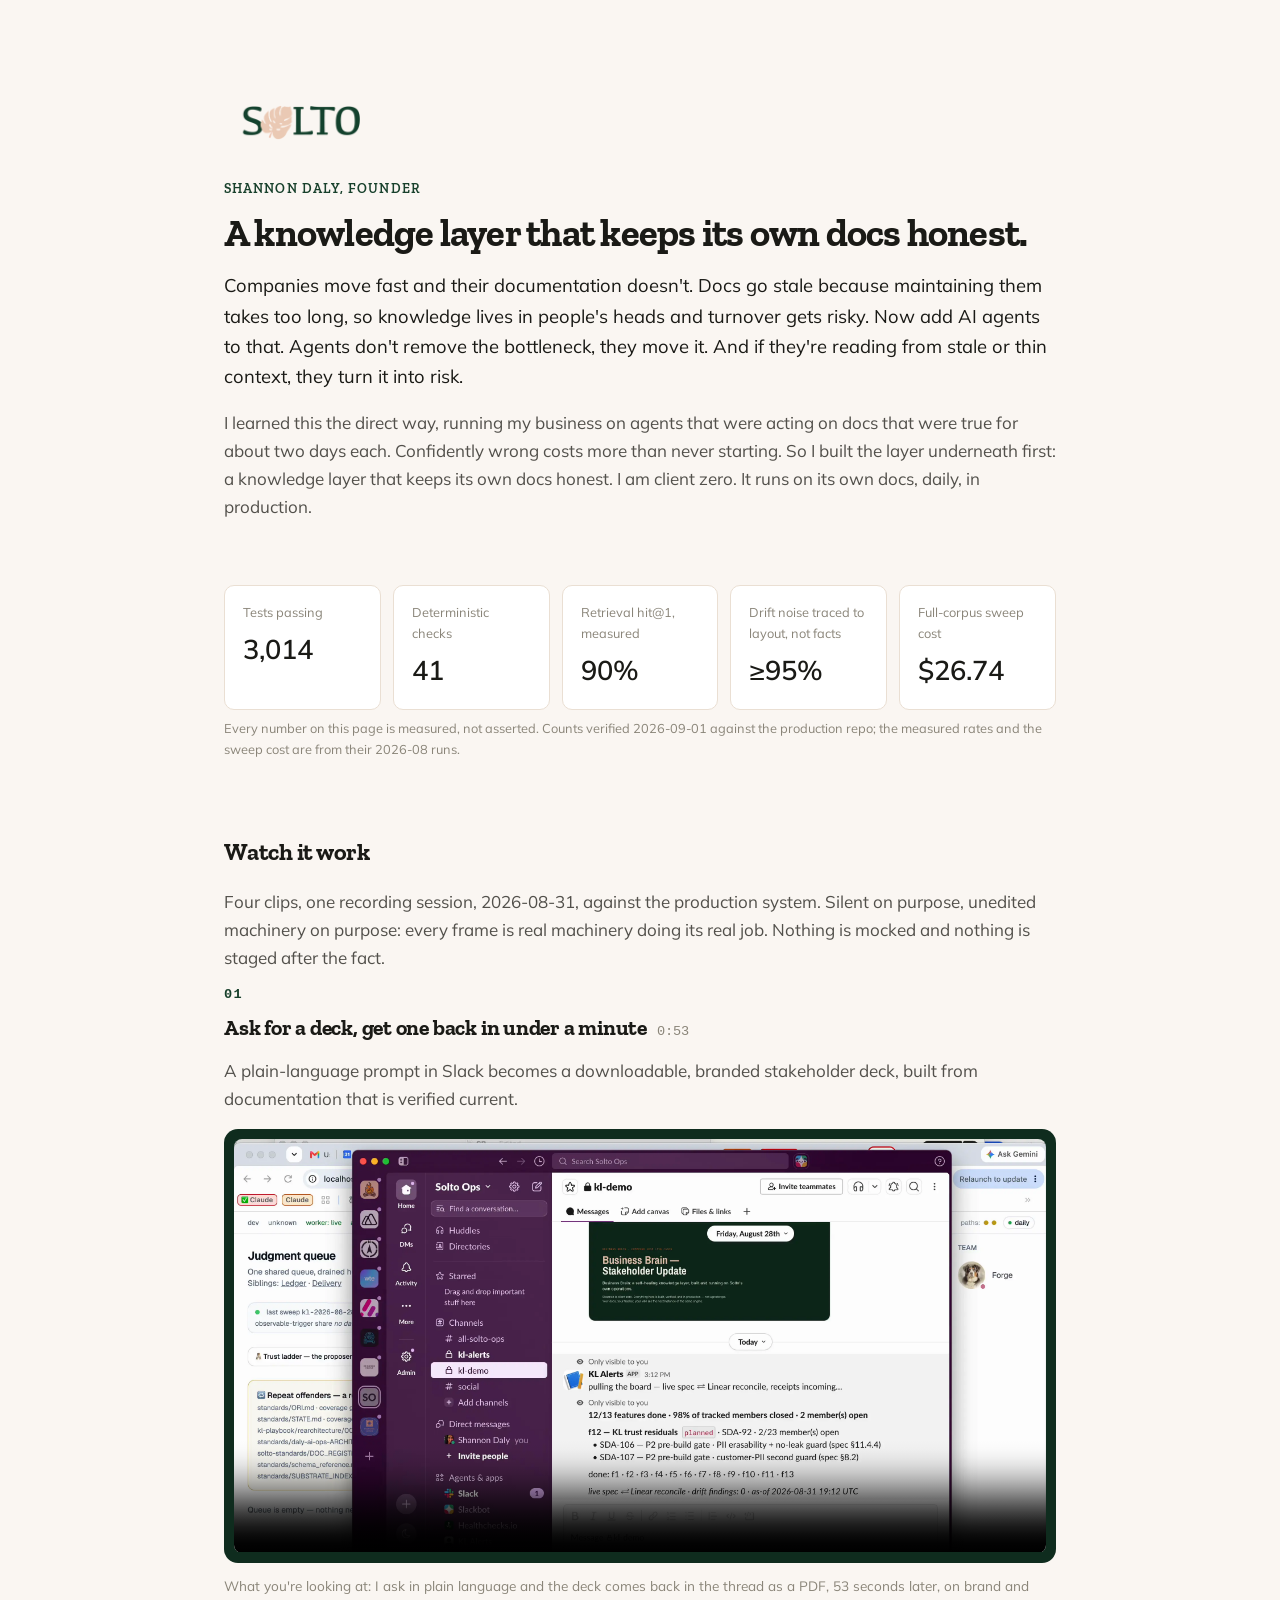
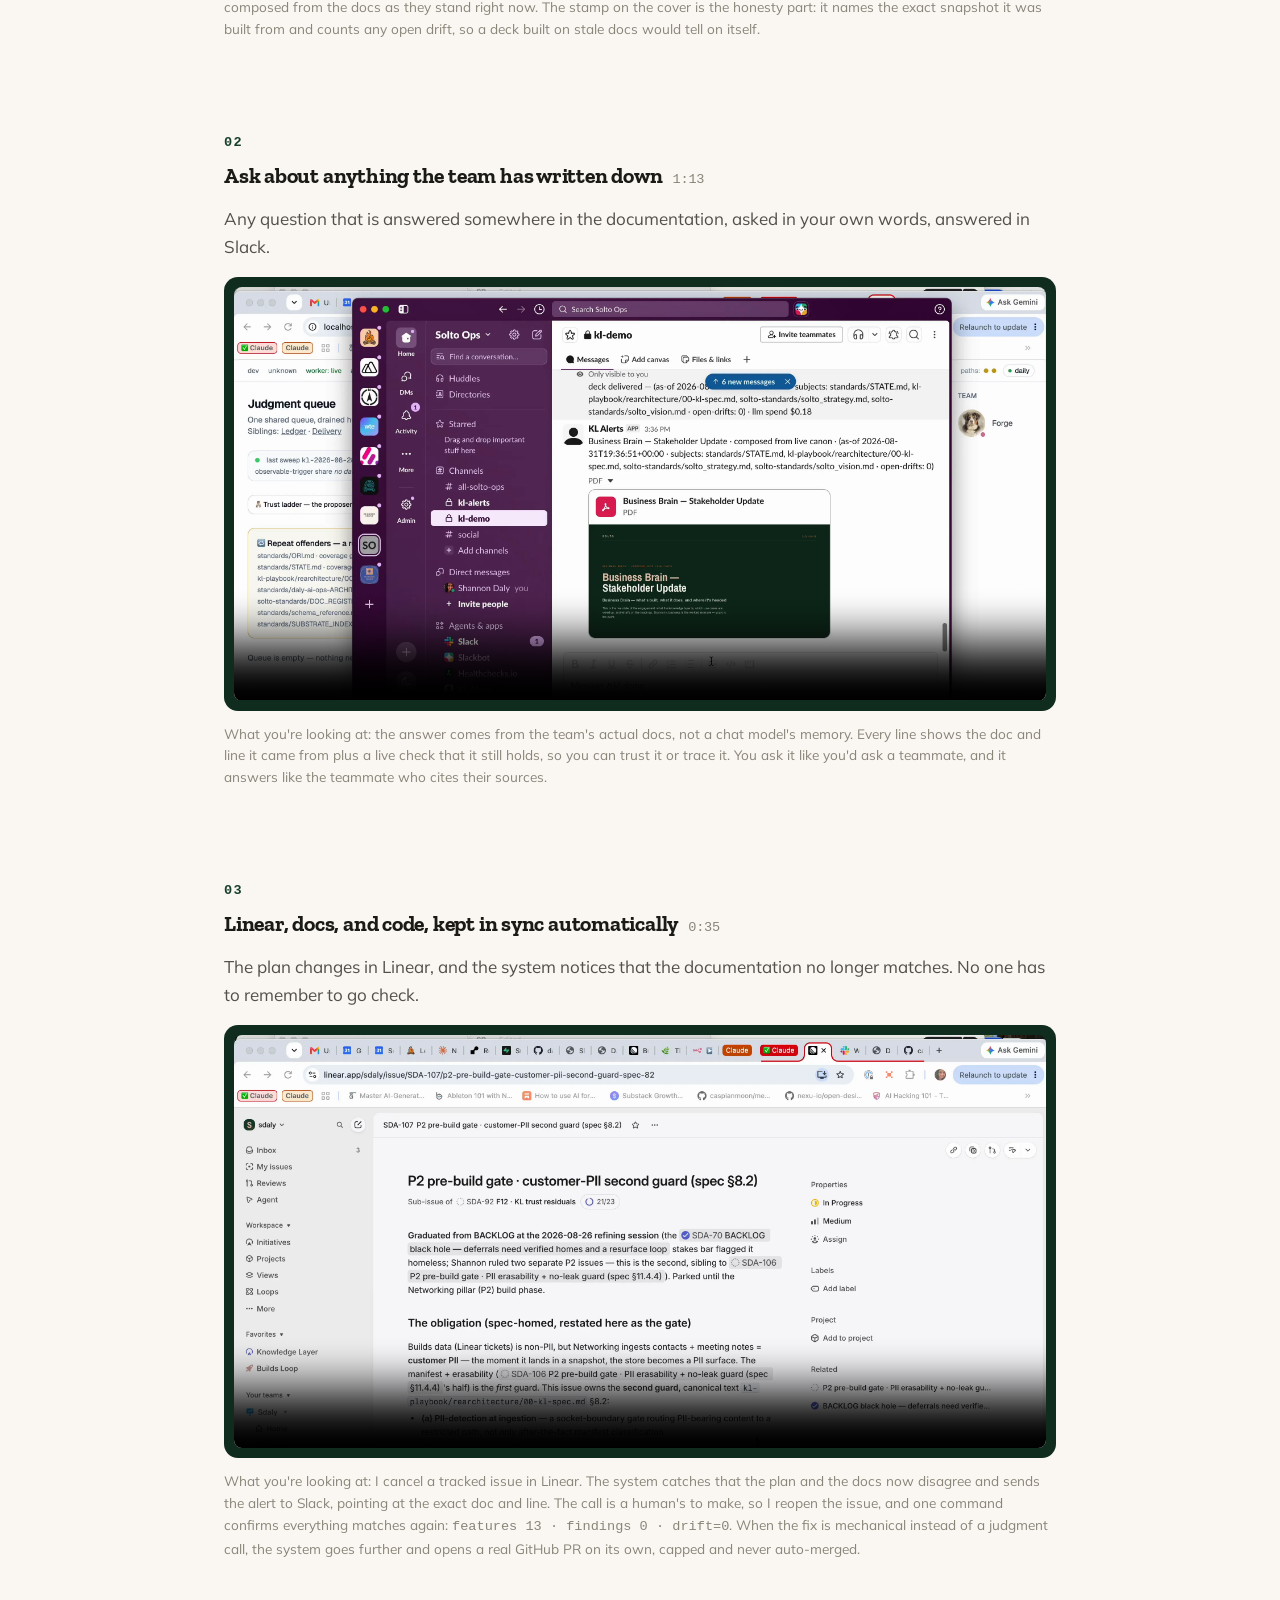
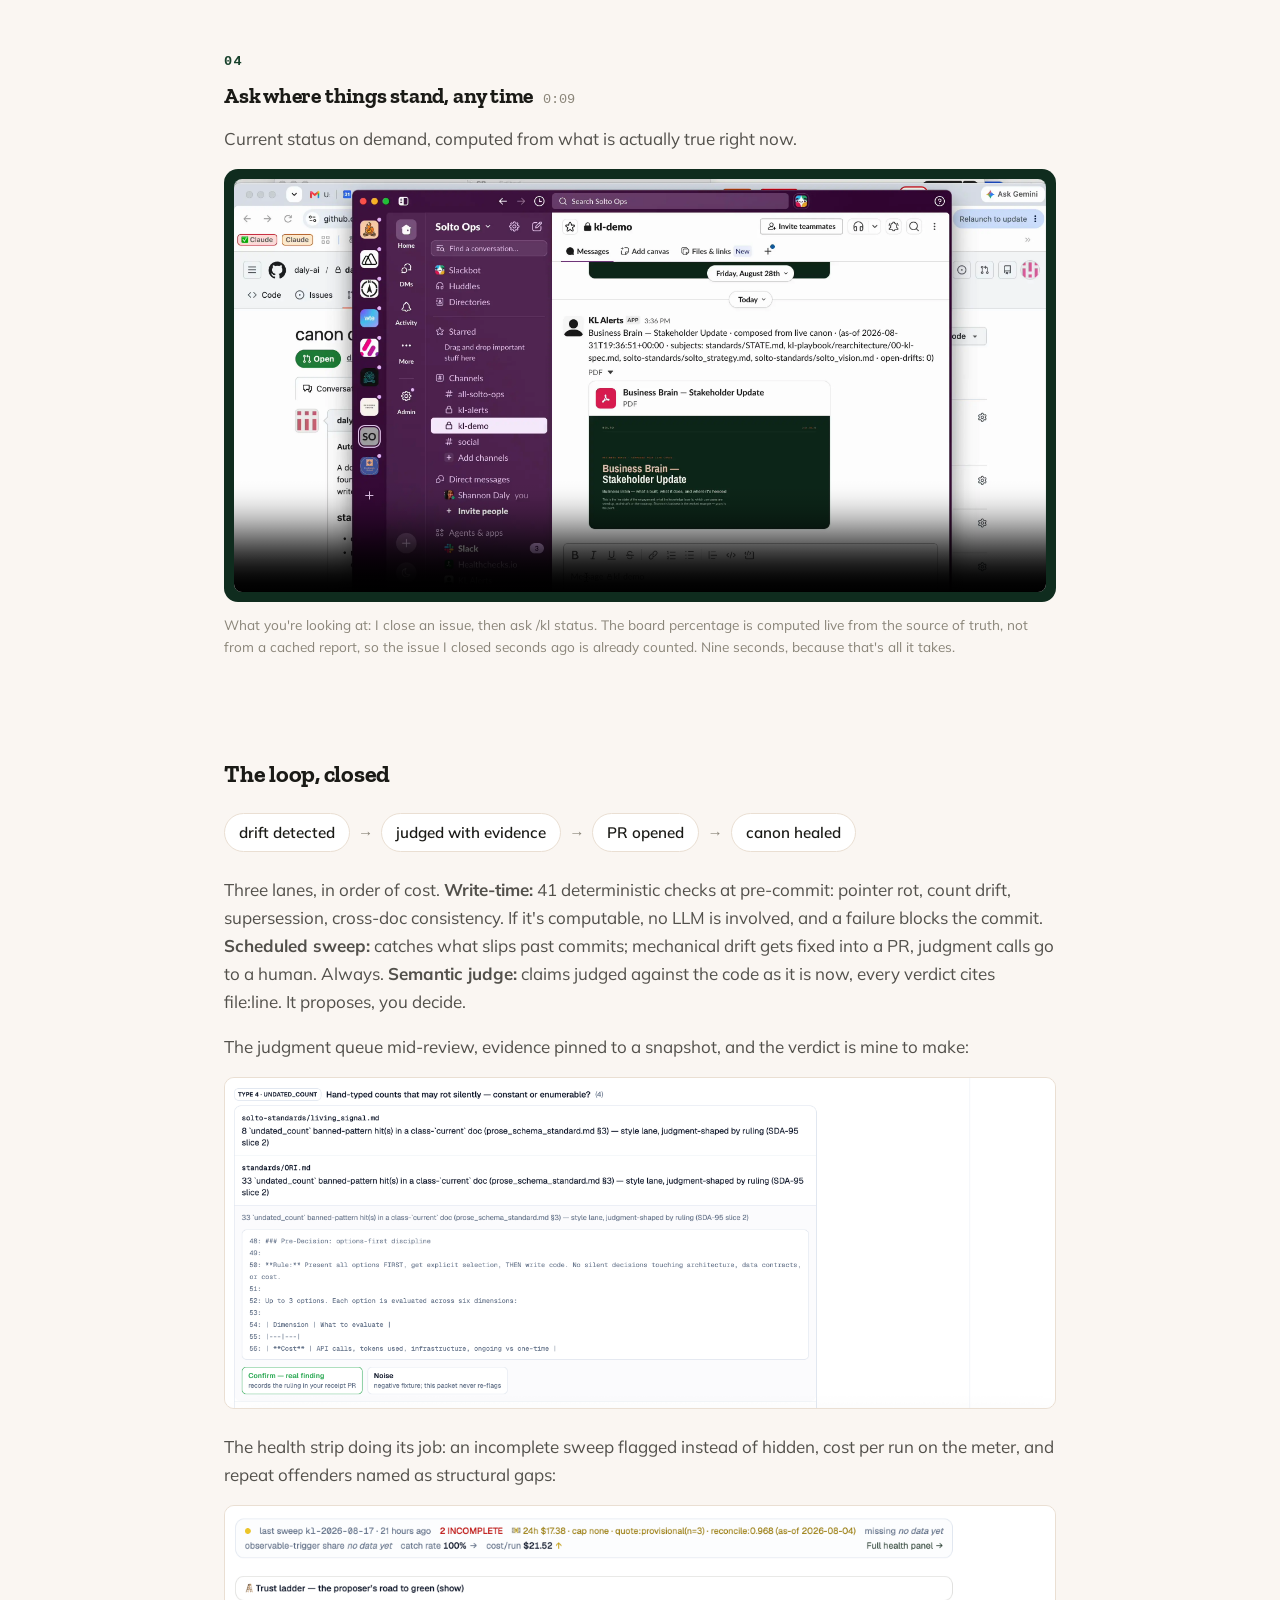
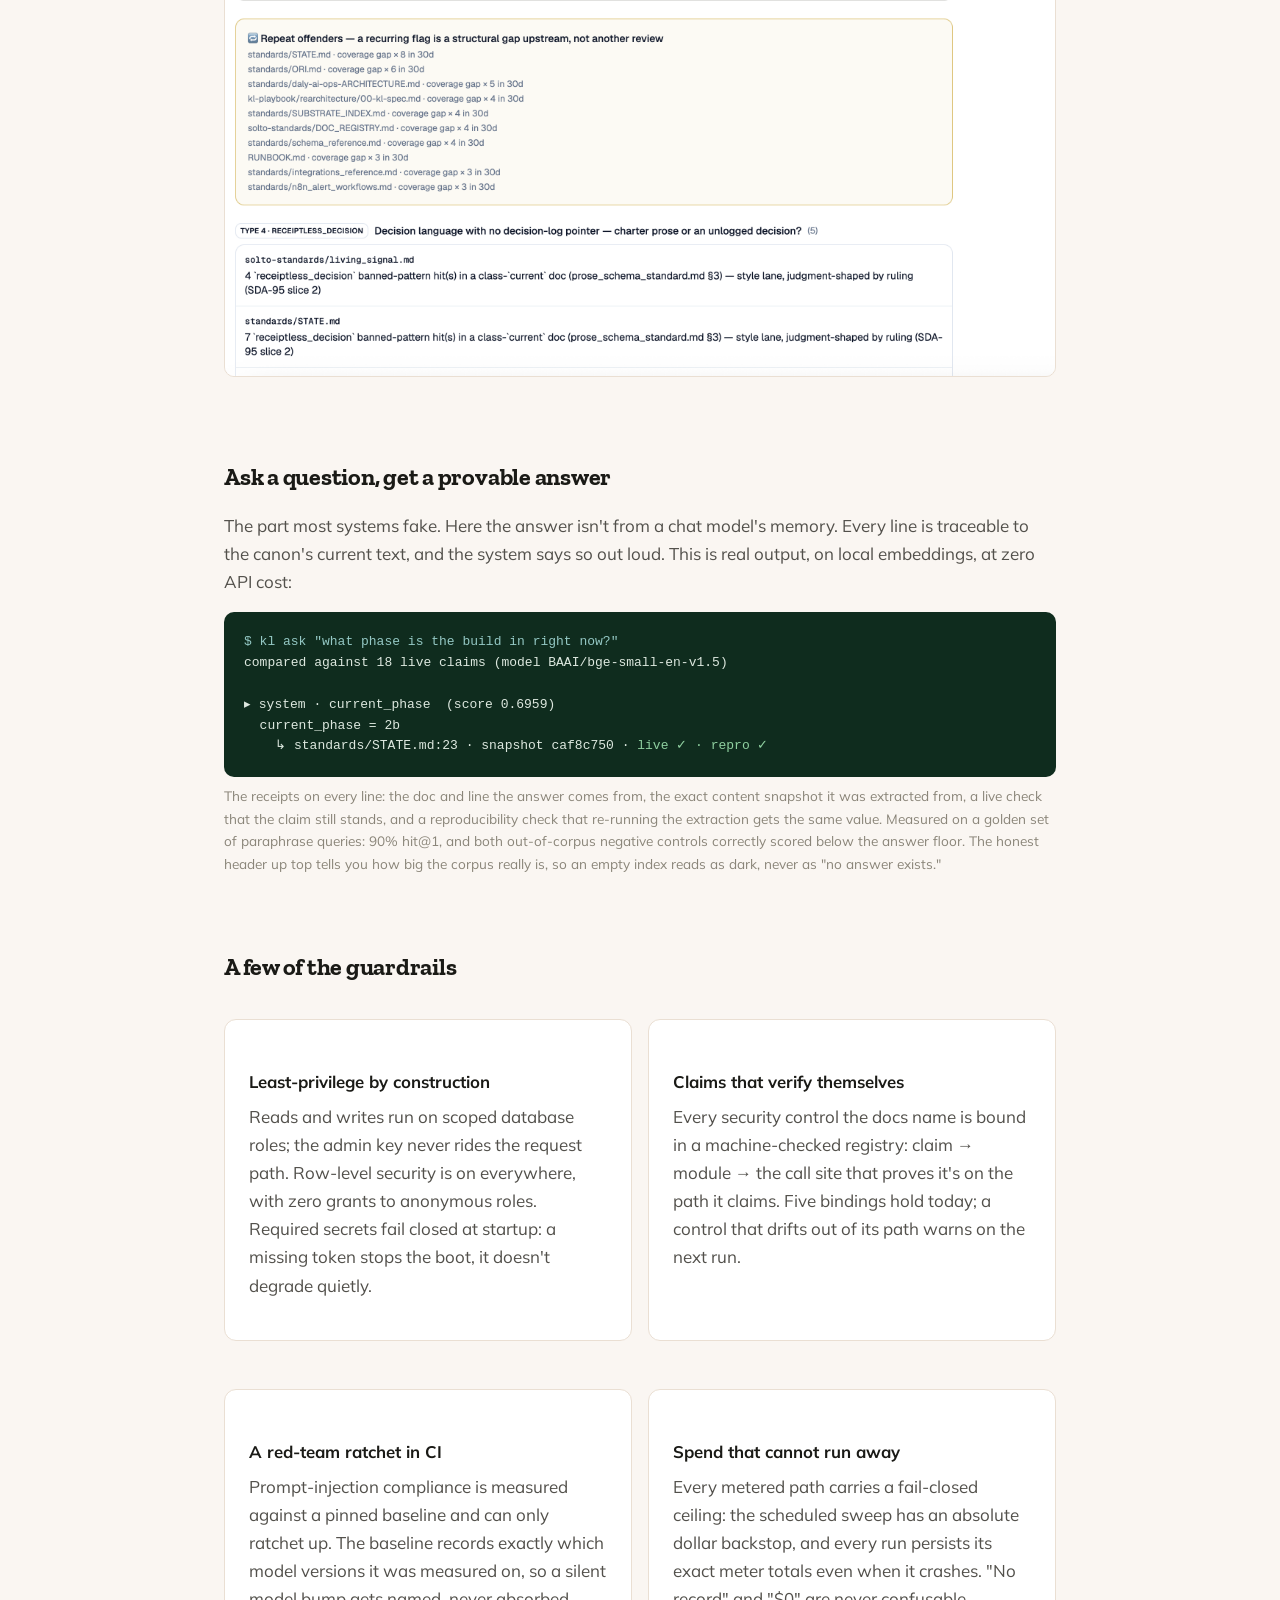
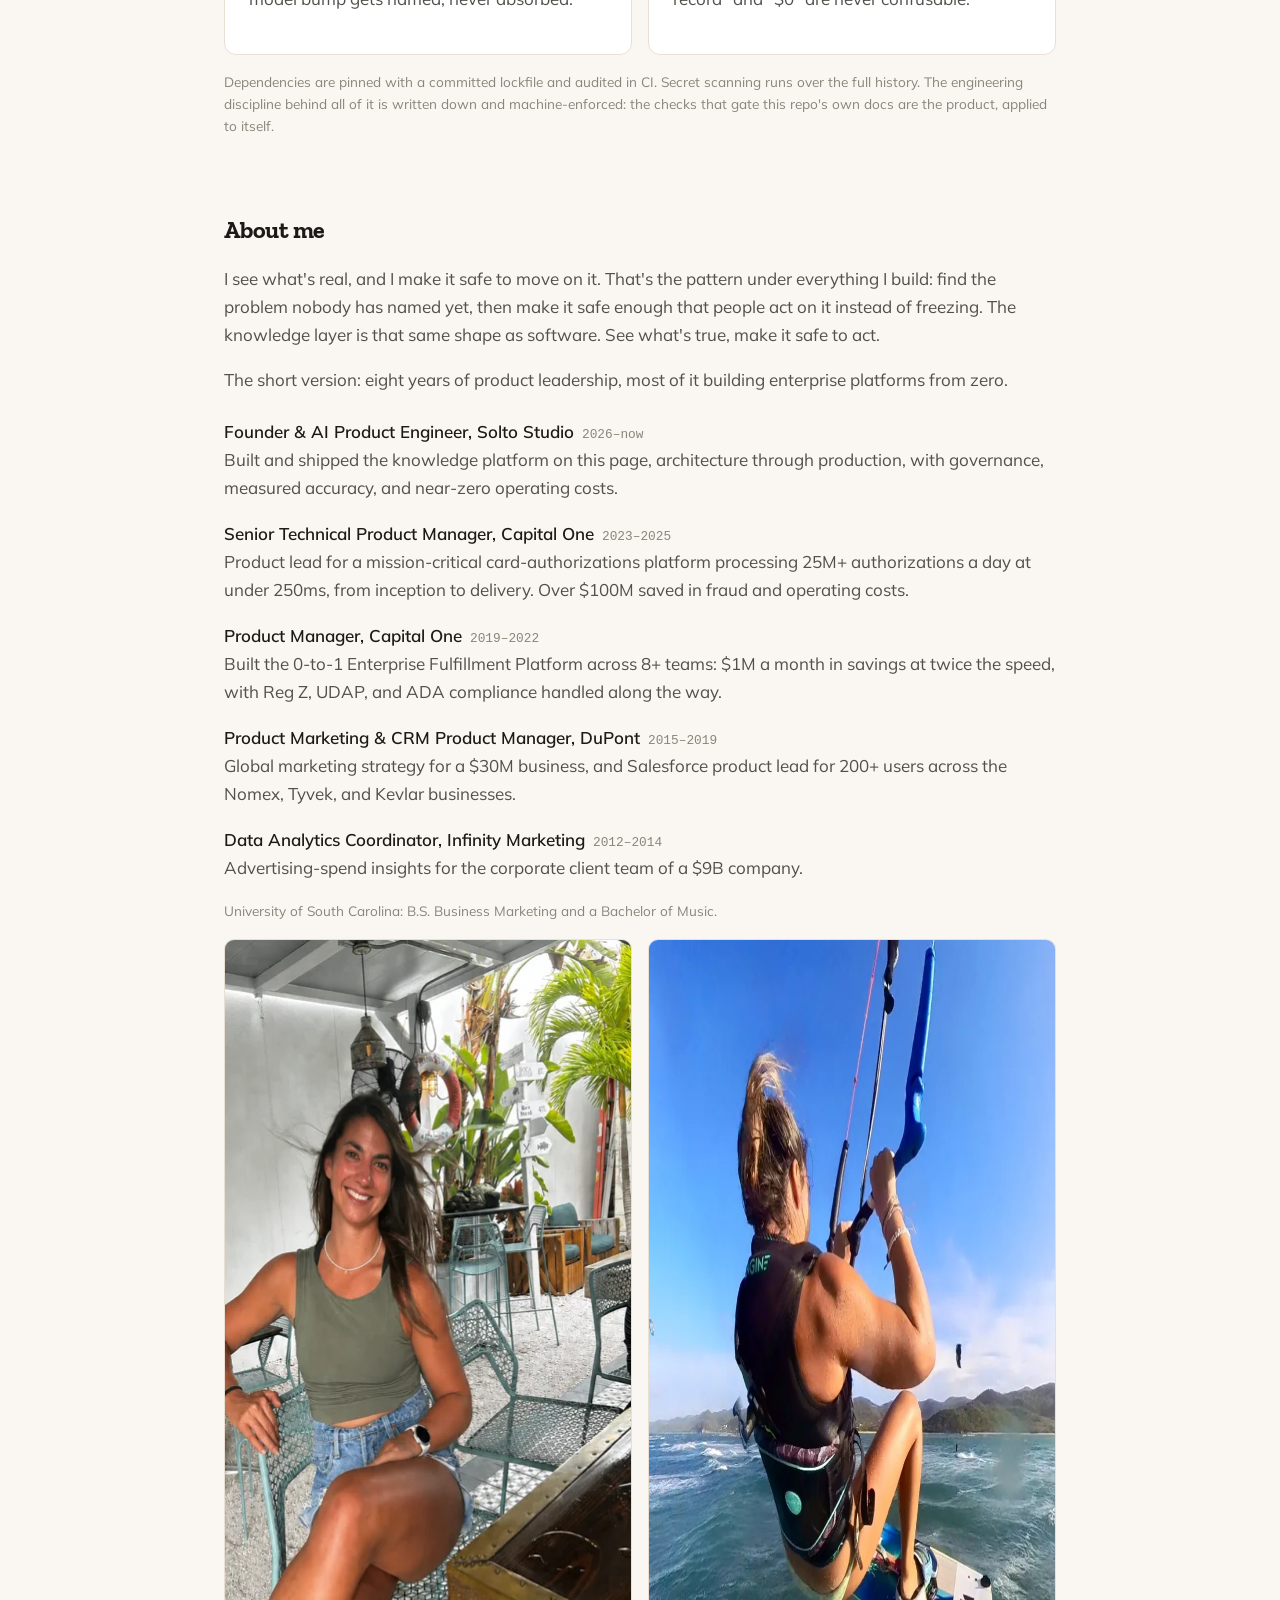
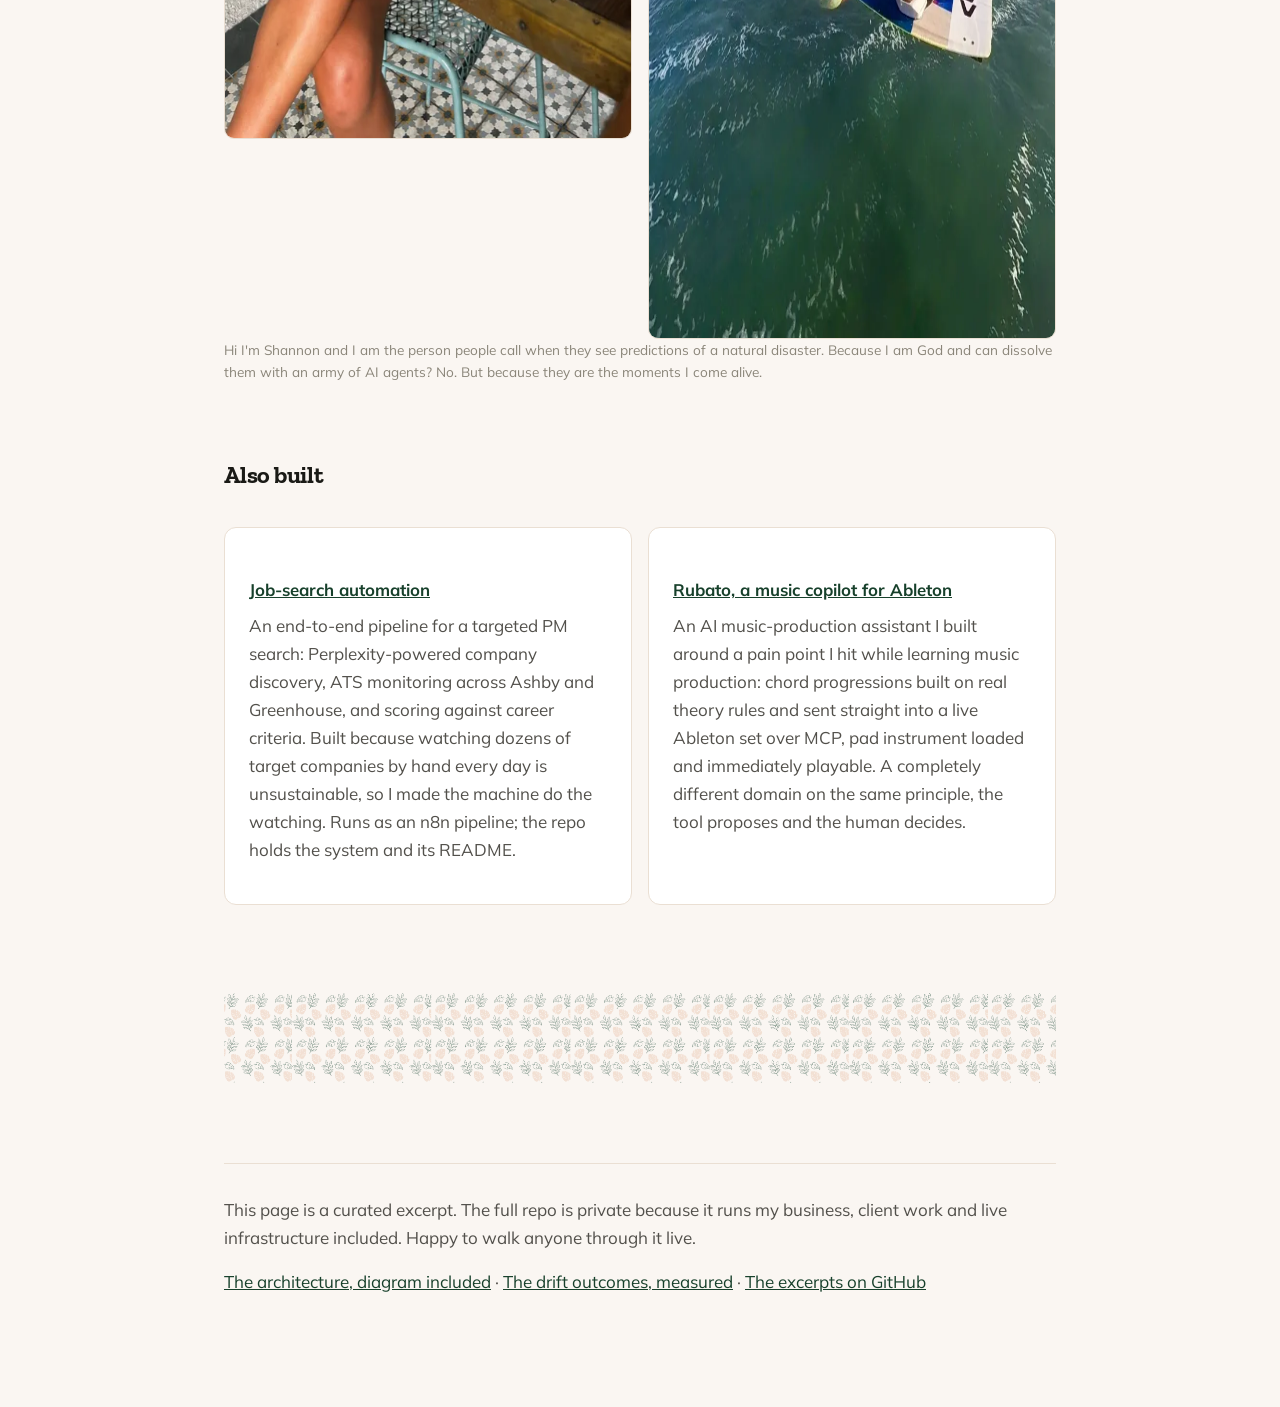
==== commit 7f3102a9: "fix: retitle governance section — 'A few of the guardrails' (honest sample, not the whole story; Sha" ====
--- a/index.html
+++ b/index.html
@@ -194,7 +194,7 @@
     ↳ standards/STATE.md:23 · snapshot caf8c750 · <span class="ok">live ✓ · repro ✓</span></pre>
 <p class="note">The receipts on every line: the doc and line the answer comes from, the exact content snapshot it was extracted from, a live check that the claim still stands, and a reproducibility check that re-running the extraction gets the same value. Measured on a golden set of paraphrase queries: 90% hit@1, and both out-of-corpus negative controls correctly scored below the answer floor. The honest header up top tells you how big the corpus really is, so an empty index reads as dark, never as "no answer exists."</p>
 
-<h2>The part a CTO reads twice</h2>
+<h2>A few of the guardrails</h2>
 <div class="cols">
   <div class="card">
     <h3>Least-privilege by construction</h3>
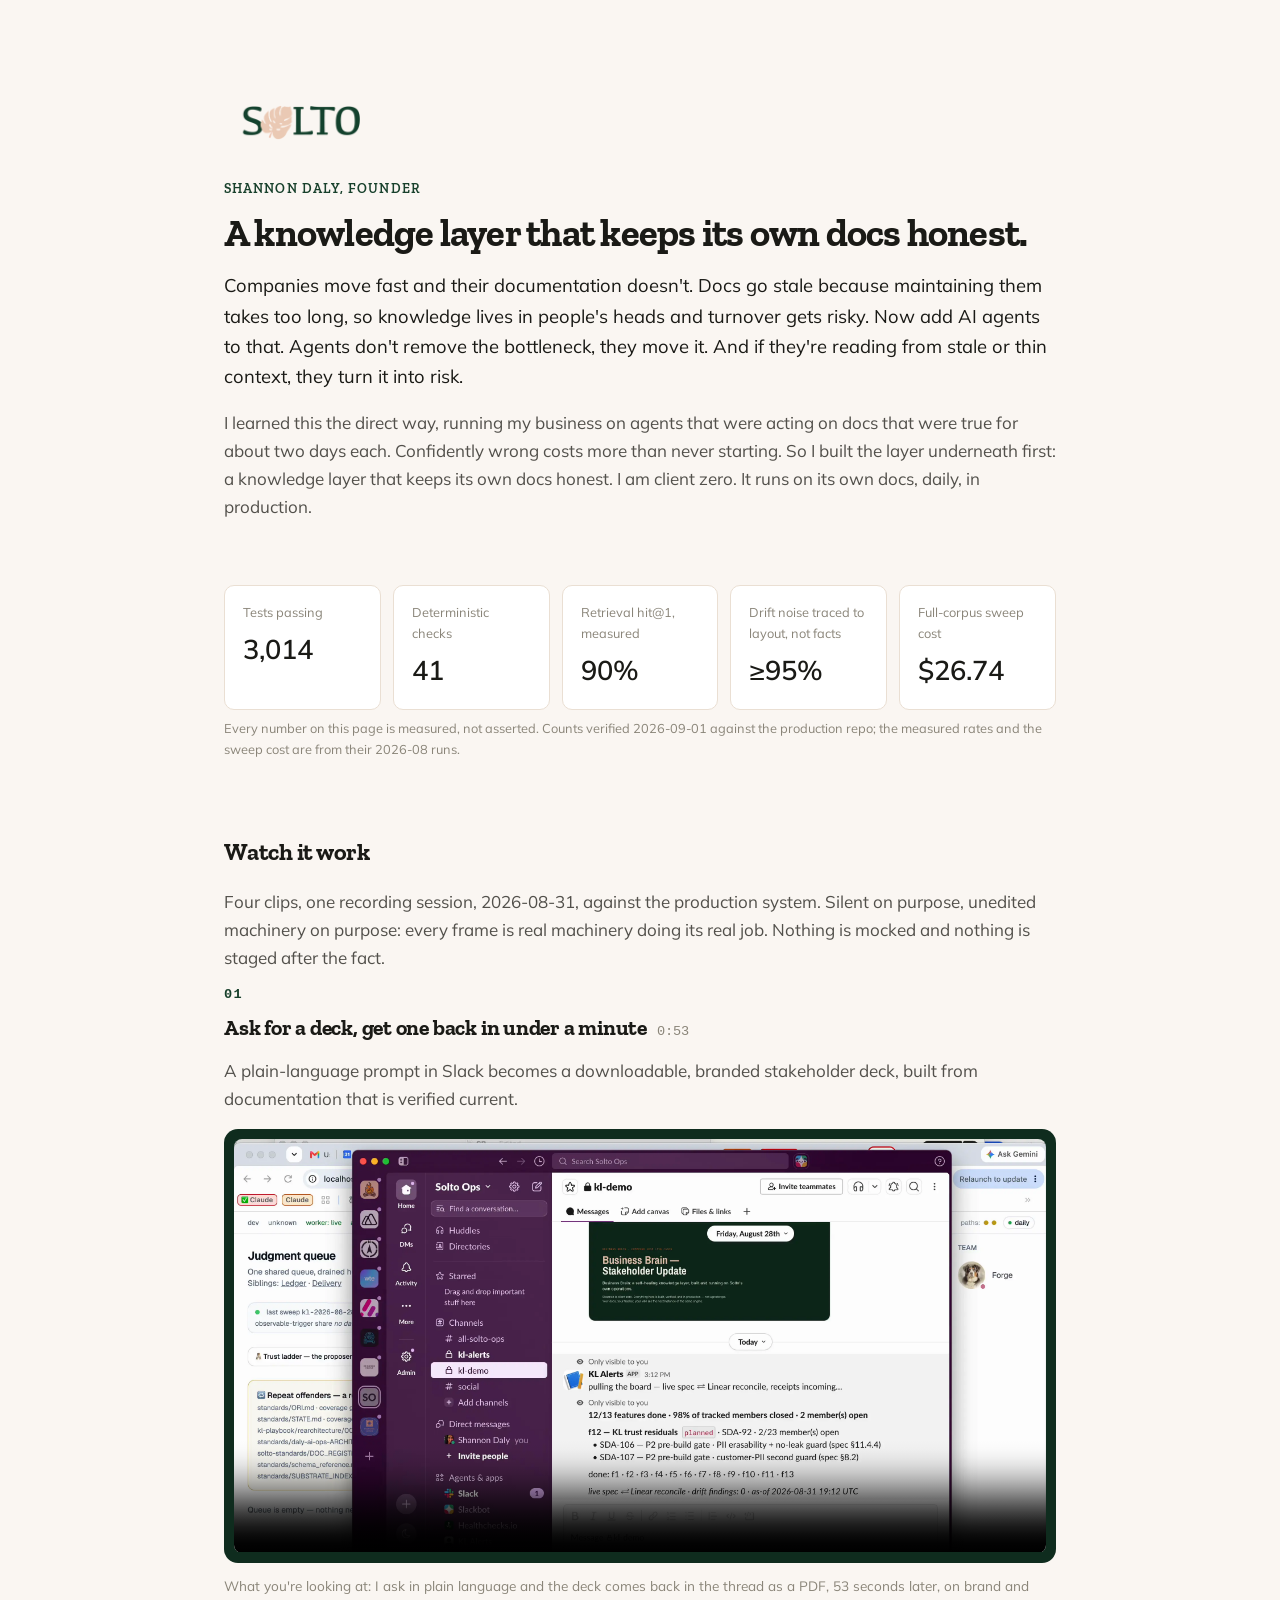
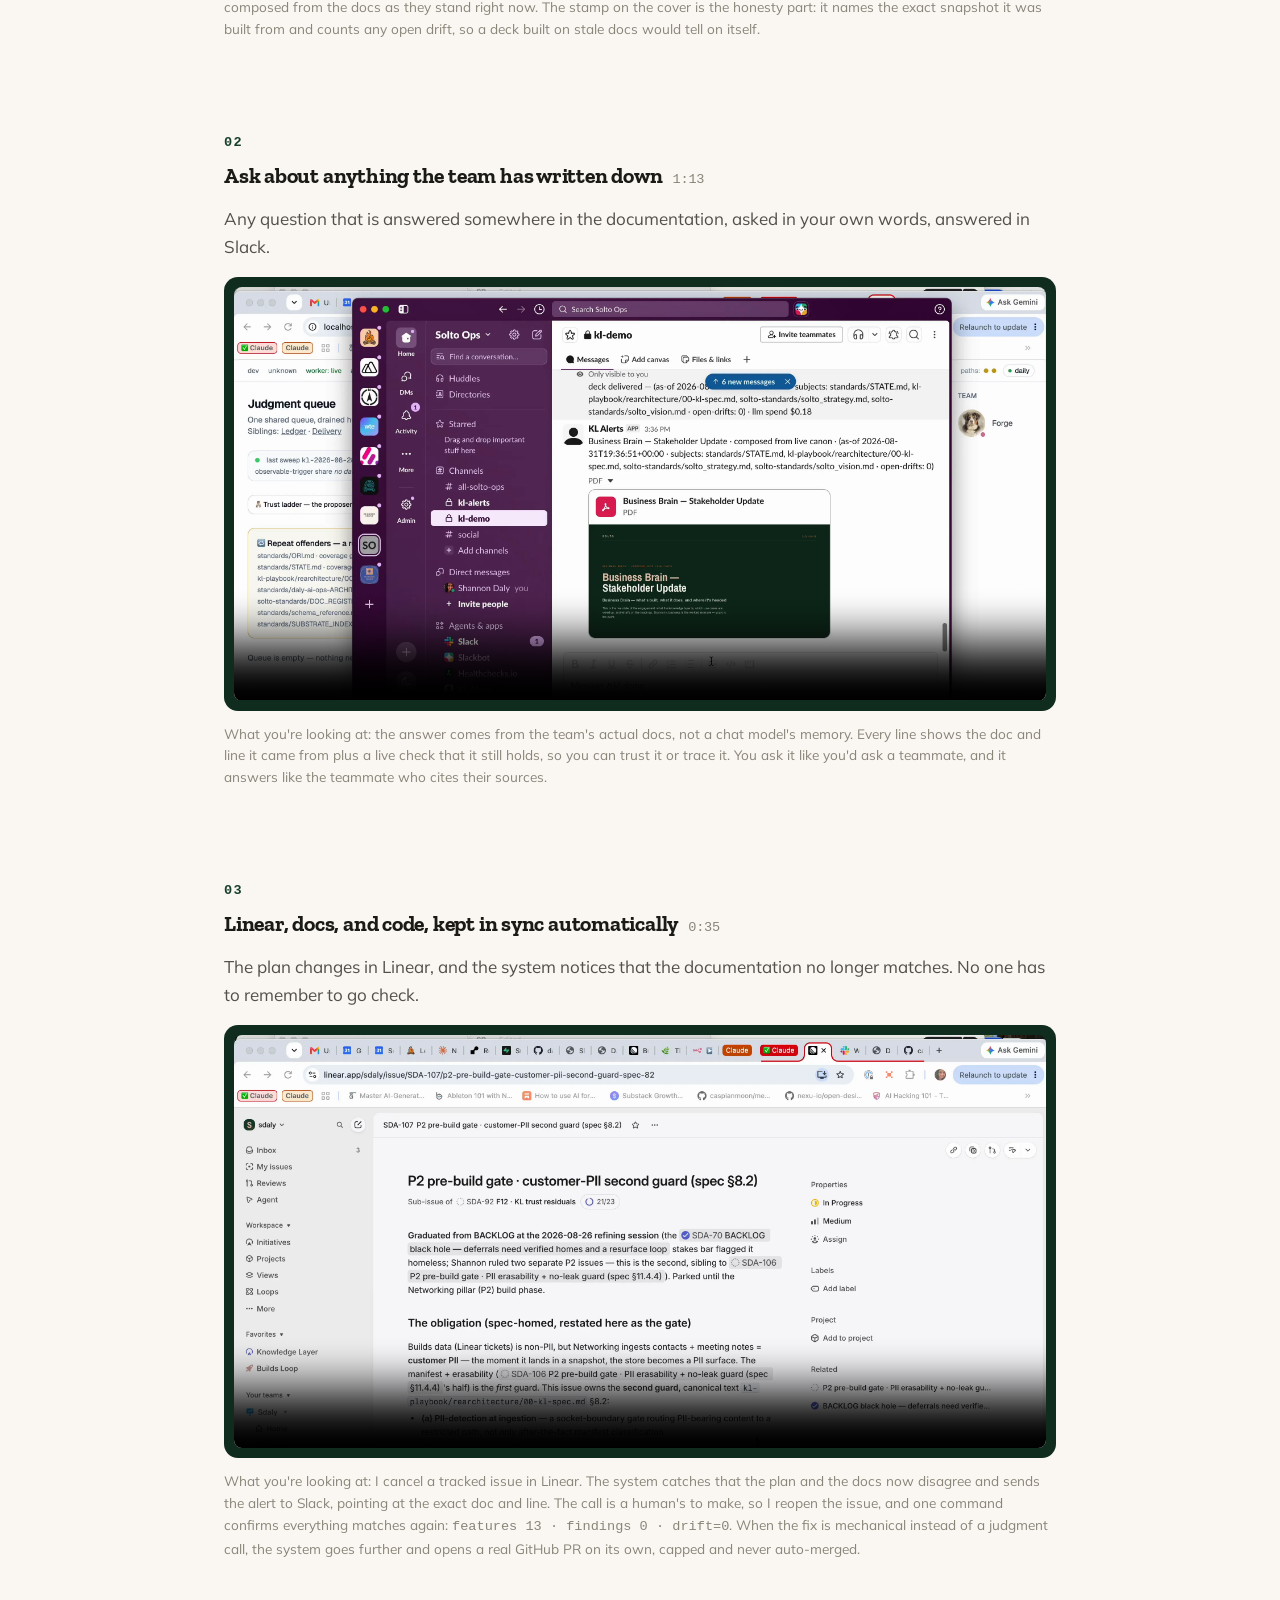
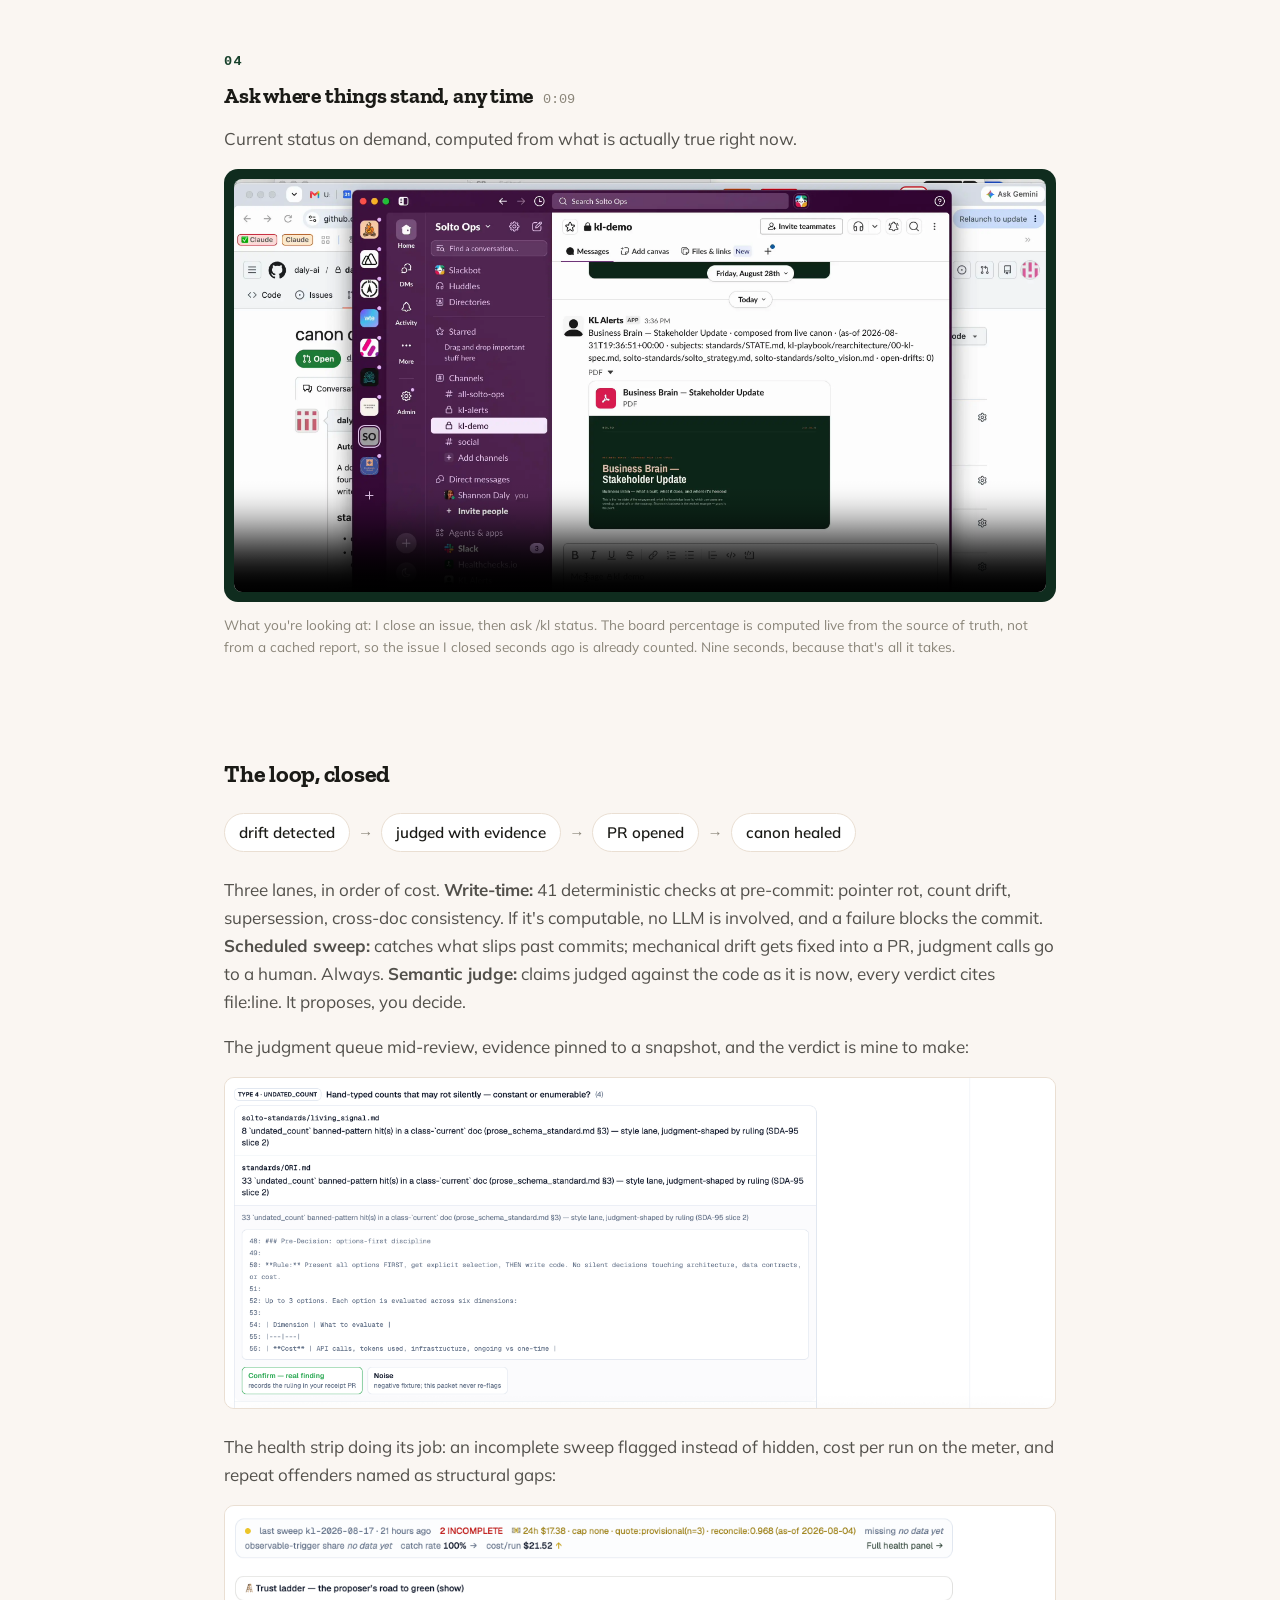
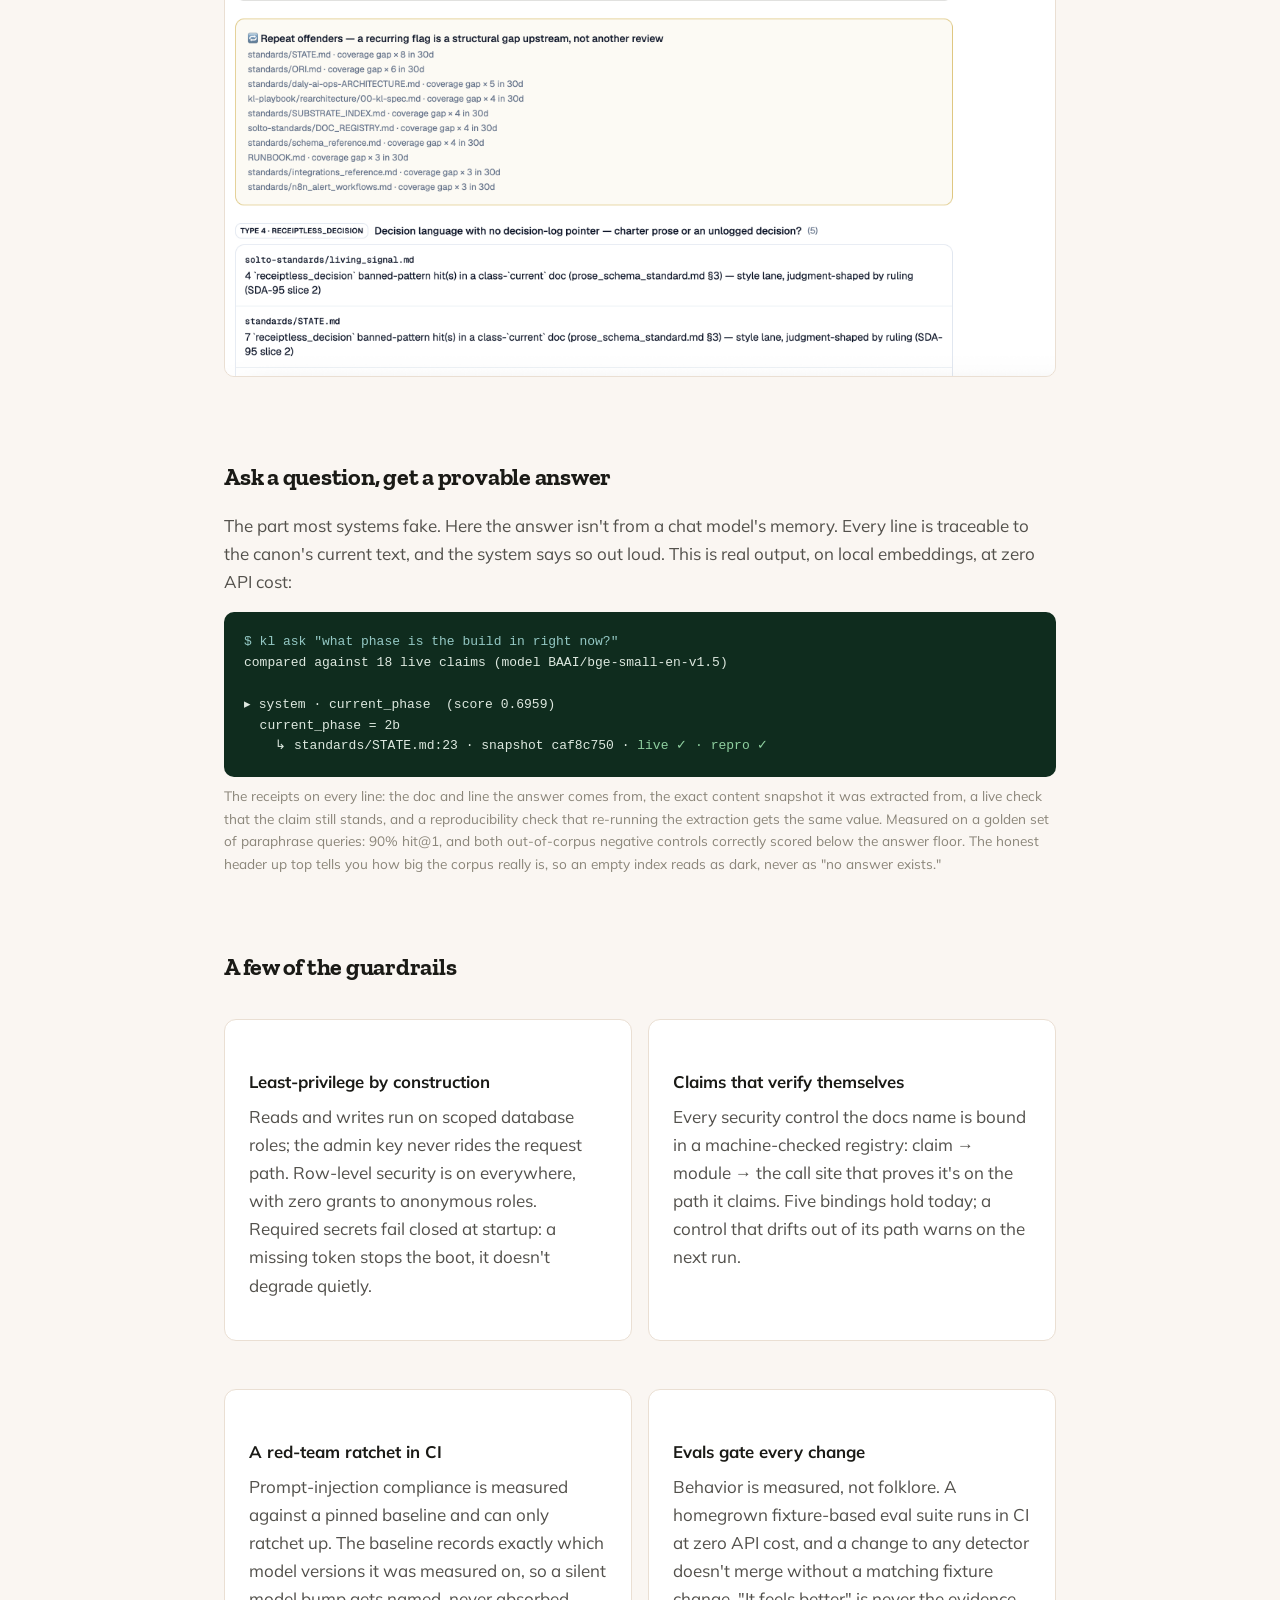
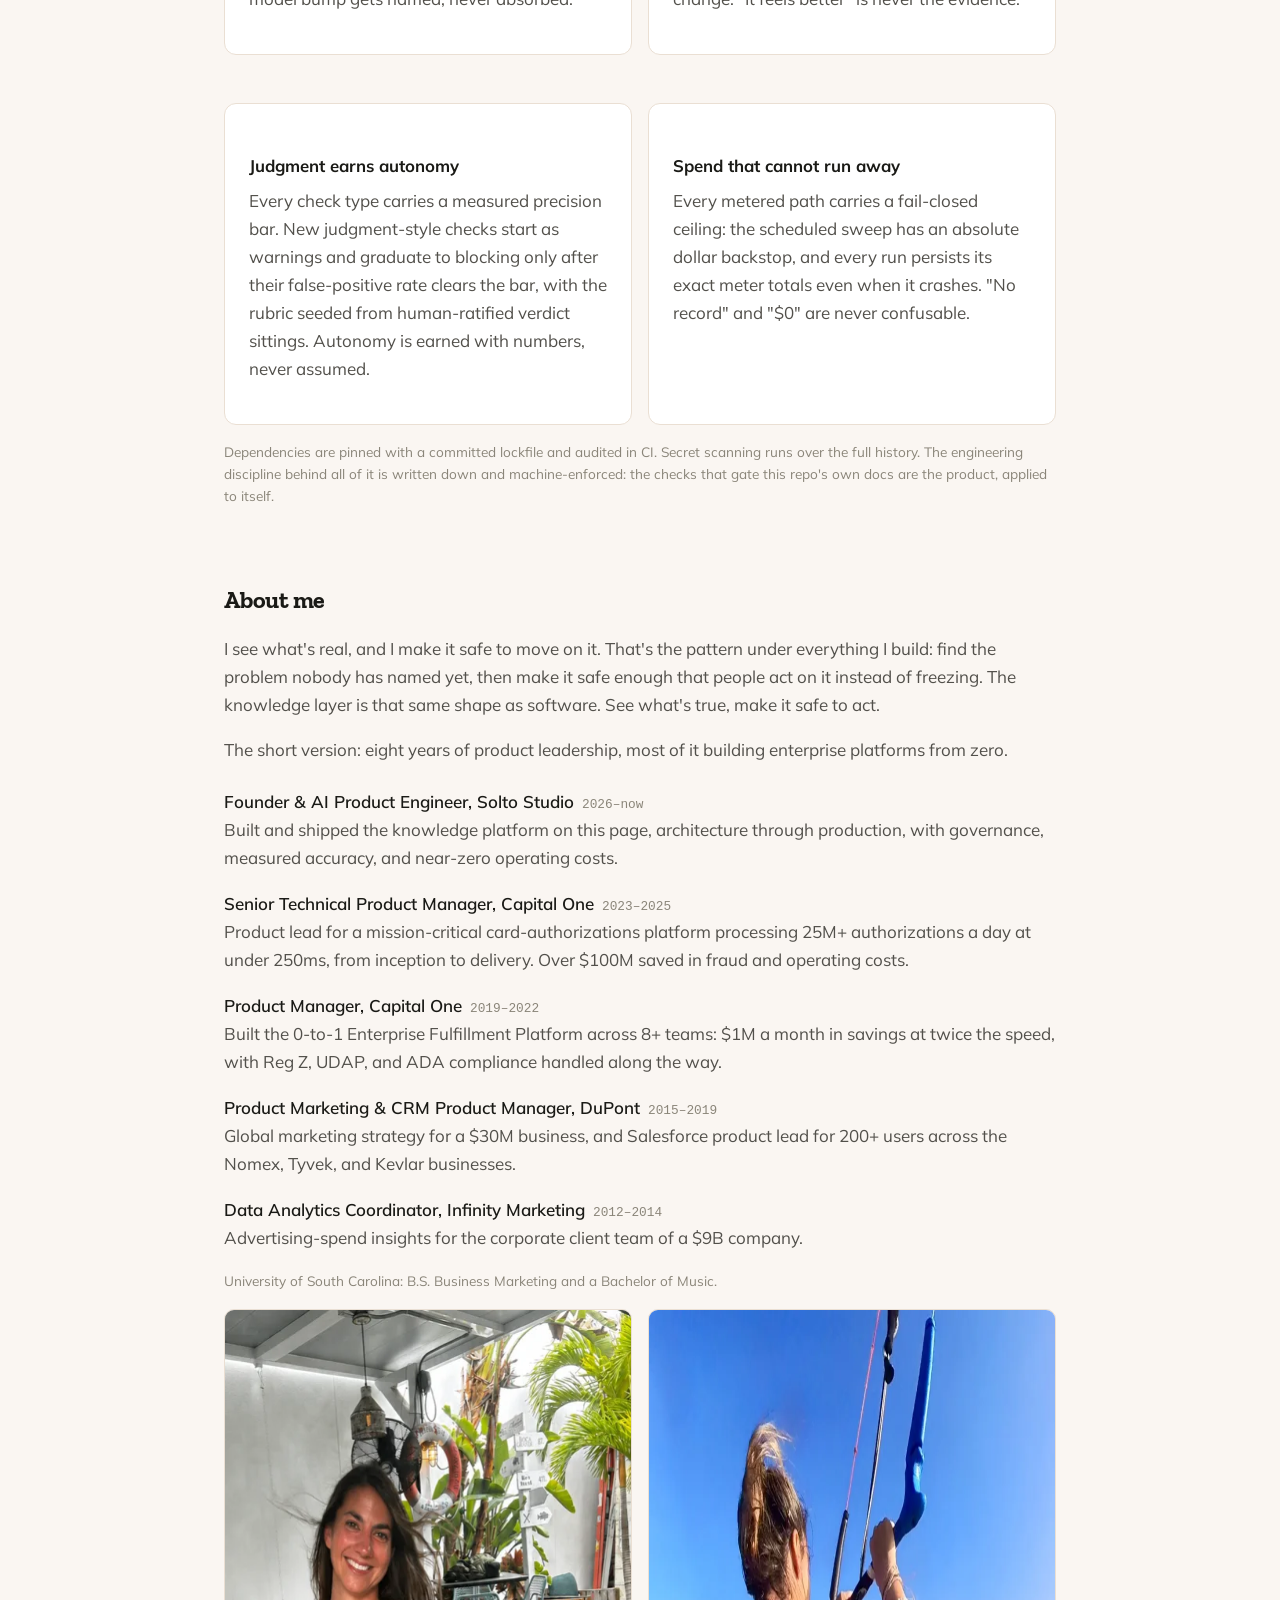
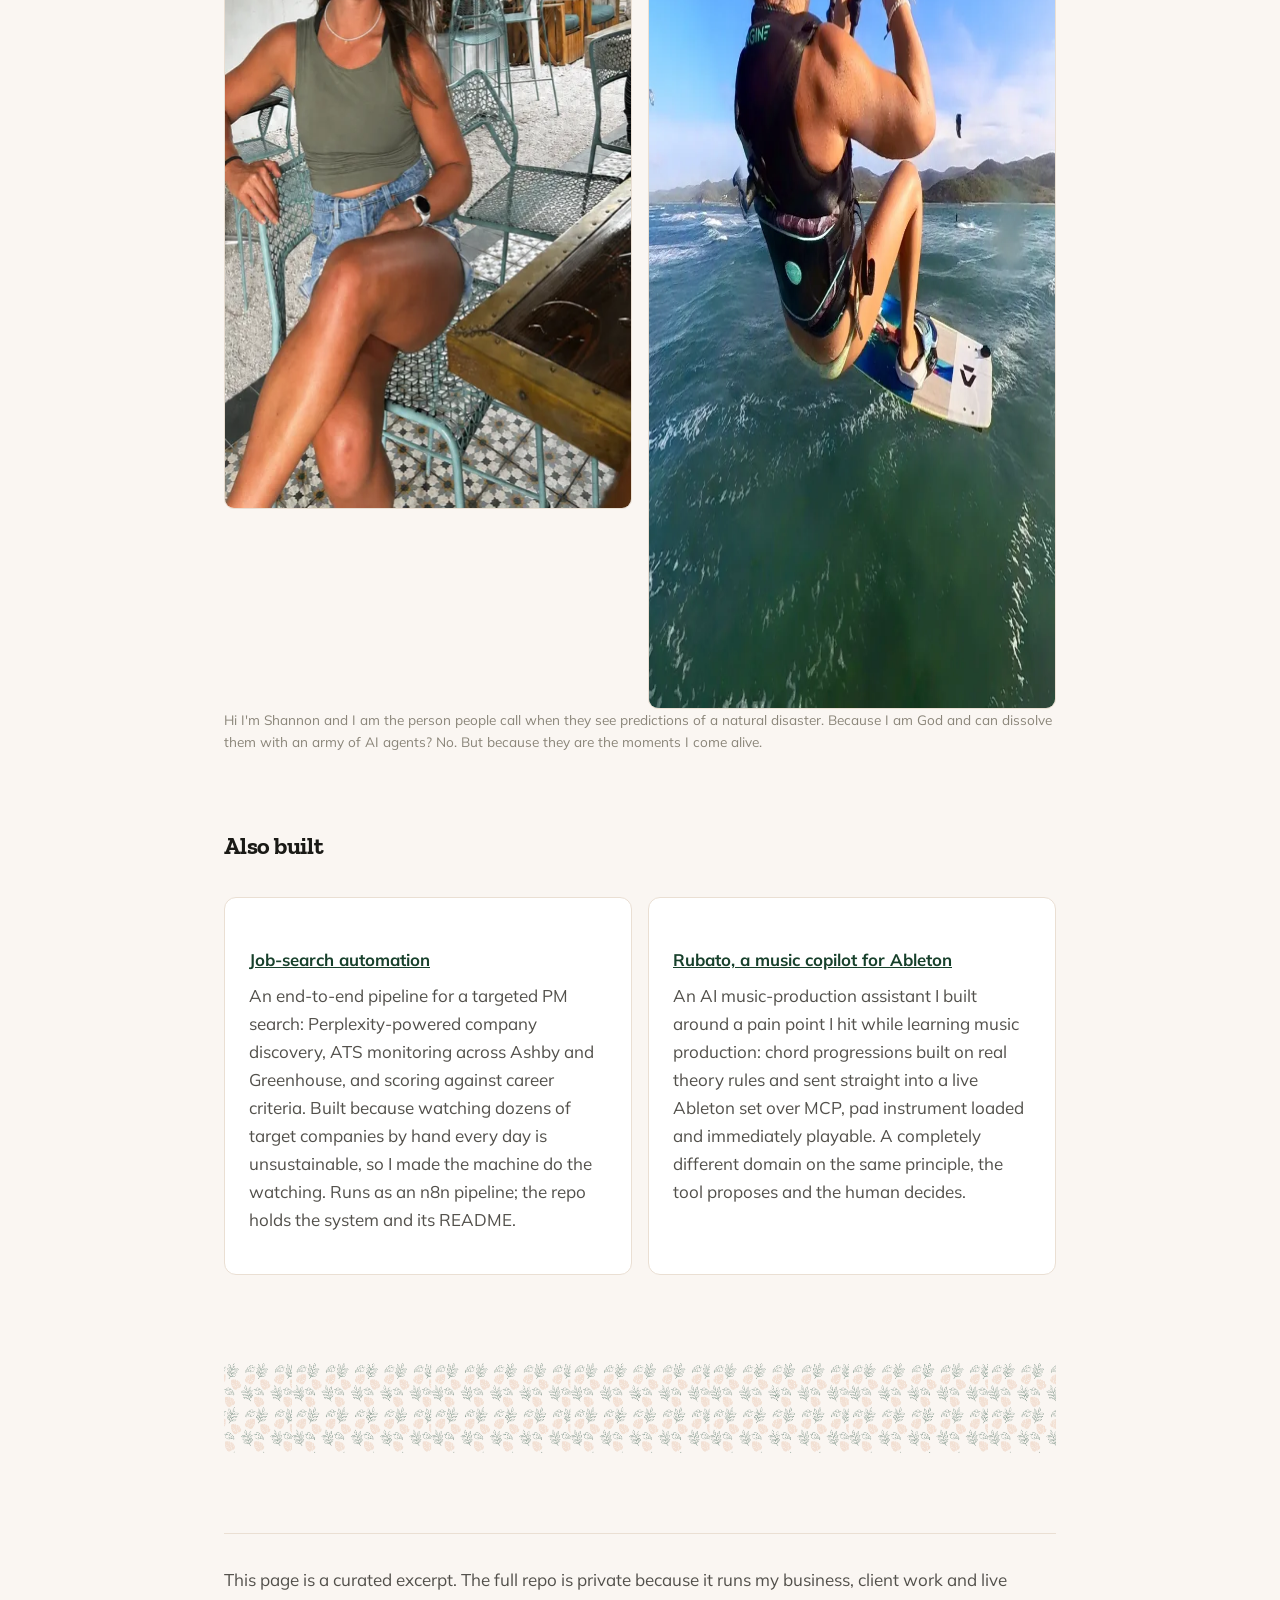
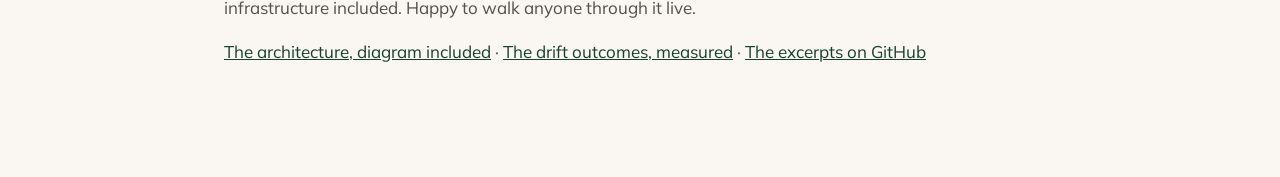
==== commit e226a9ff: "feat: add eval + rubric-graduation cards to the guardrails grid (Shannon's gap catch) Co-Authored-By" ====
--- a/index.html
+++ b/index.html
@@ -209,6 +209,14 @@
     <p>Prompt-injection compliance is measured against a pinned baseline and can only ratchet up. The baseline records exactly which model versions it was measured on, so a silent model bump gets named, never absorbed.</p>
   </div>
   <div class="card">
+    <h3>Evals gate every change</h3>
+    <p>Behavior is measured, not folklore. A homegrown fixture-based eval suite runs in CI at zero API cost, and a change to any detector doesn't merge without a matching fixture change. "It feels better" is never the evidence.</p>
+  </div>
+  <div class="card">
+    <h3>Judgment earns autonomy</h3>
+    <p>Every check type carries a measured precision bar. New judgment-style checks start as warnings and graduate to blocking only after their false-positive rate clears the bar, with the rubric seeded from human-ratified verdict sittings. Autonomy is earned with numbers, never assumed.</p>
+  </div>
+  <div class="card">
     <h3>Spend that cannot run away</h3>
     <p>Every metered path carries a fail-closed ceiling: the scheduled sweep has an absolute dollar backstop, and every run persists its exact meter totals even when it crashes. "No record" and "$0" are never confusable.</p>
   </div>
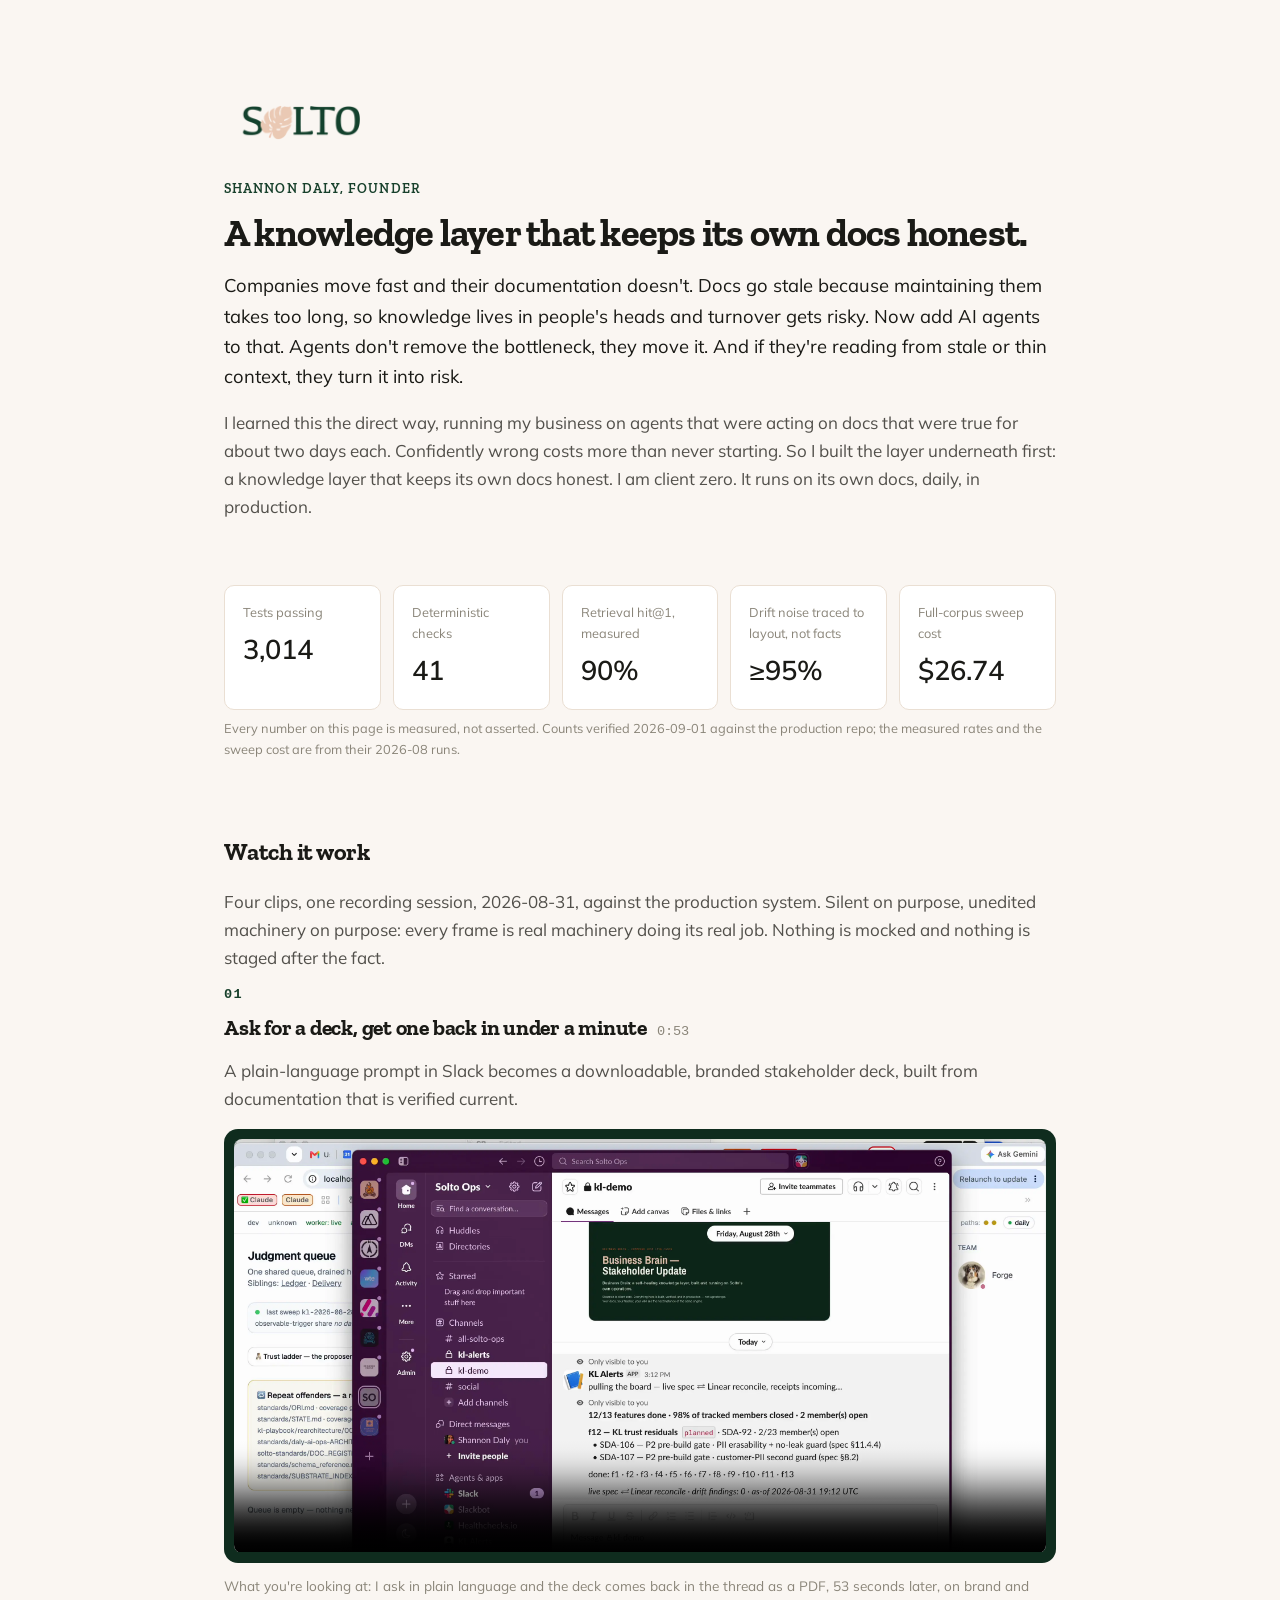
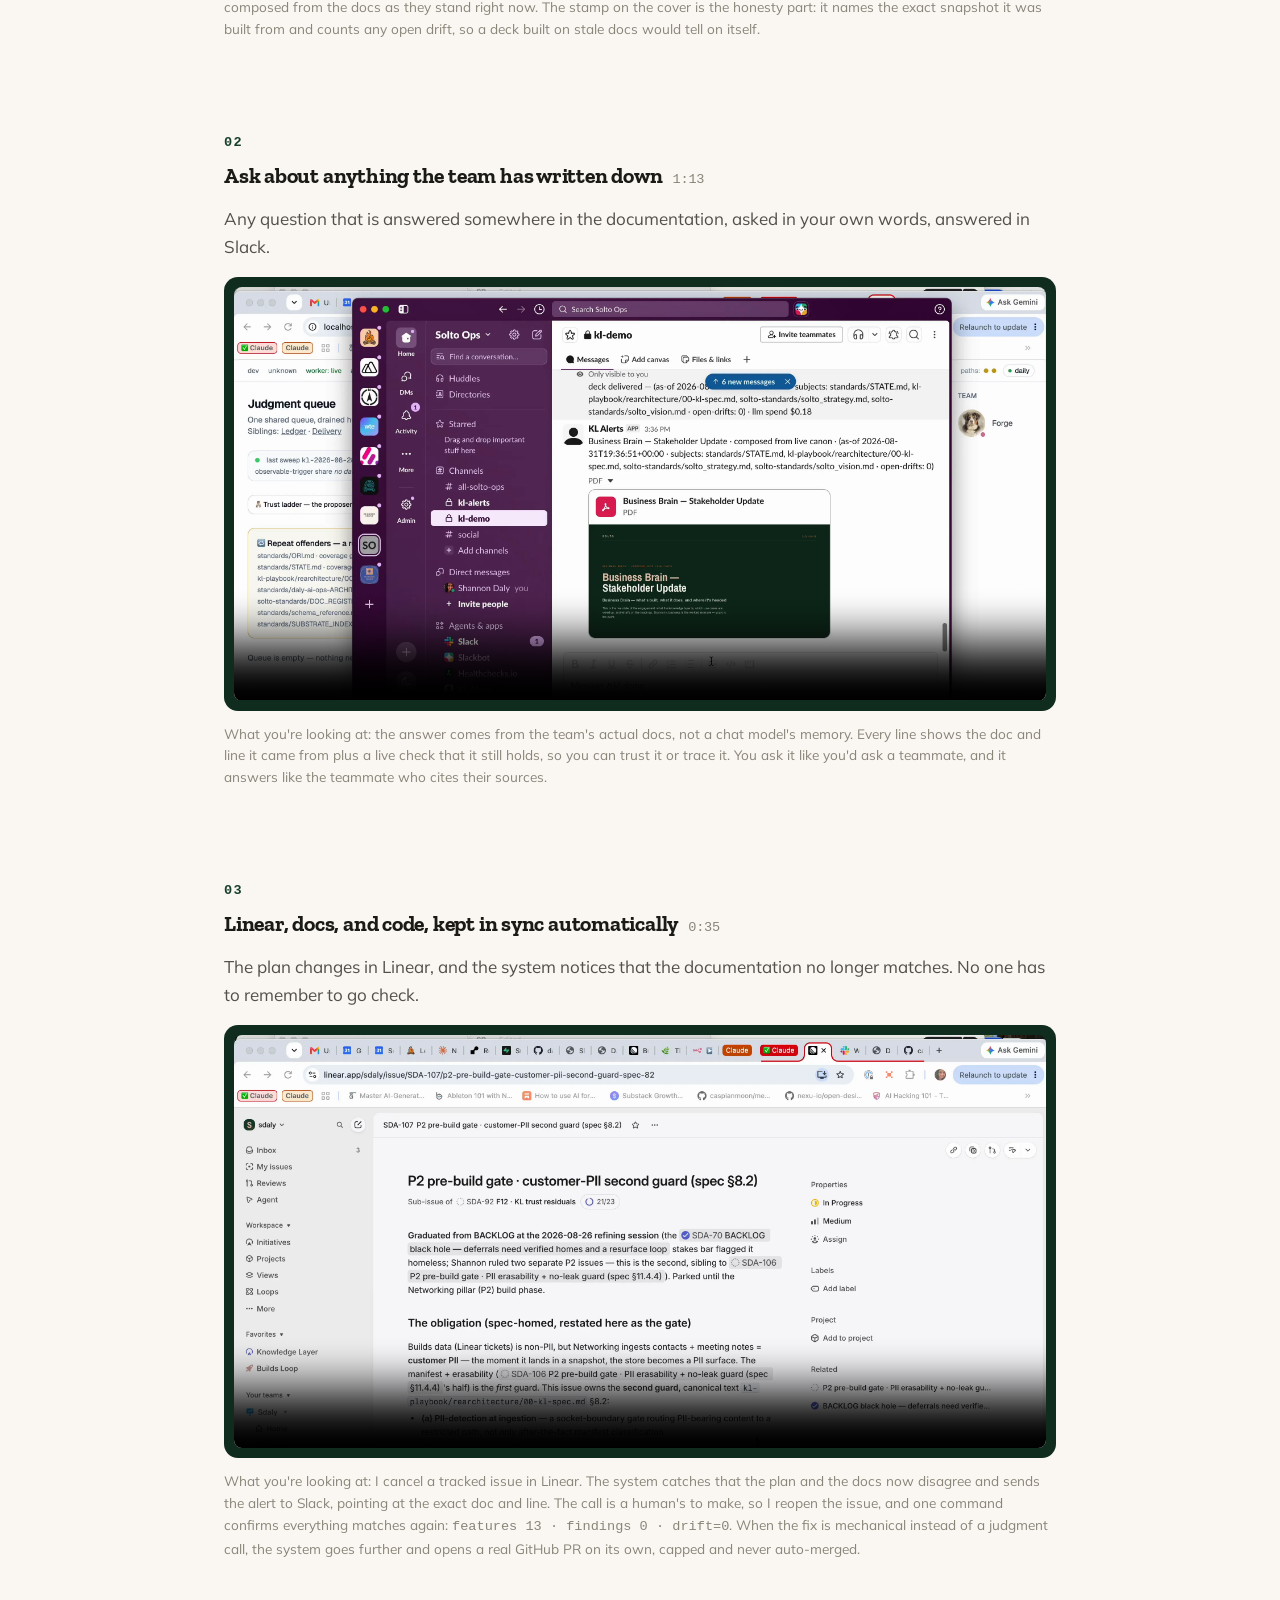
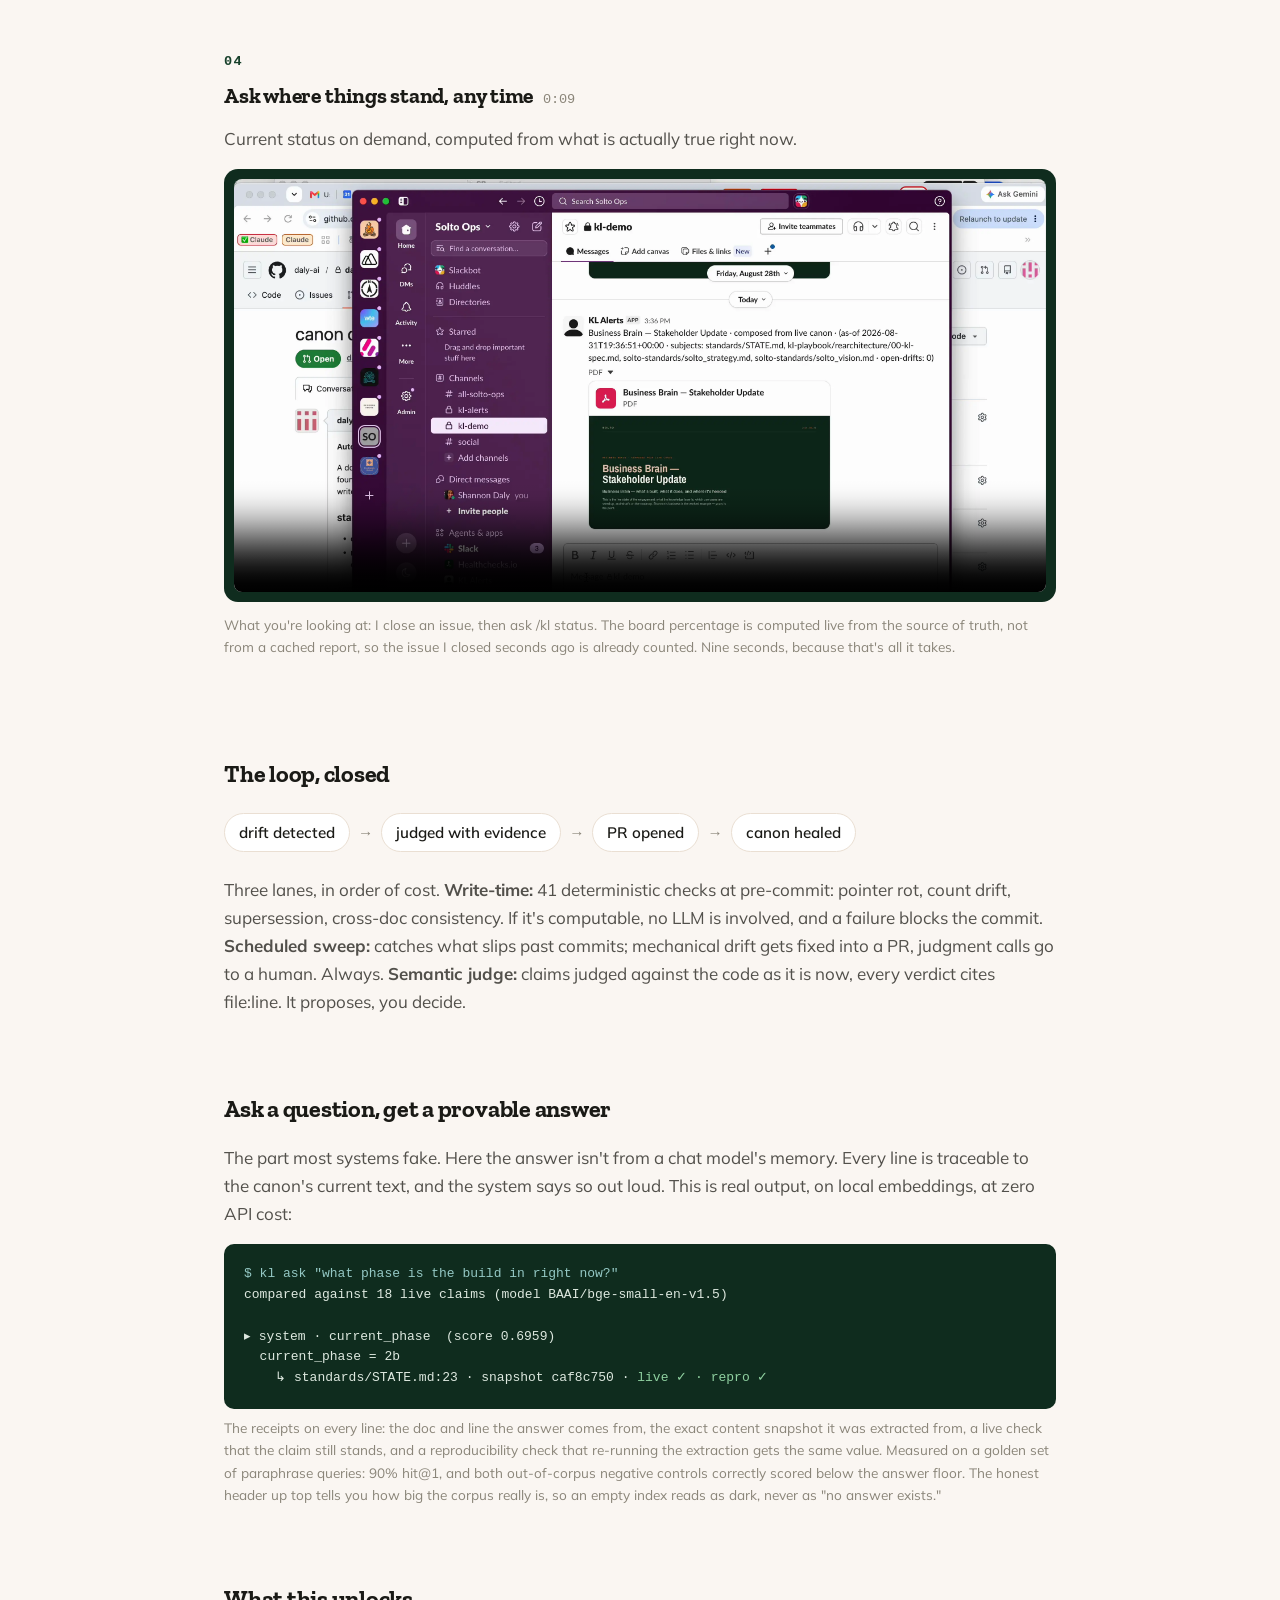
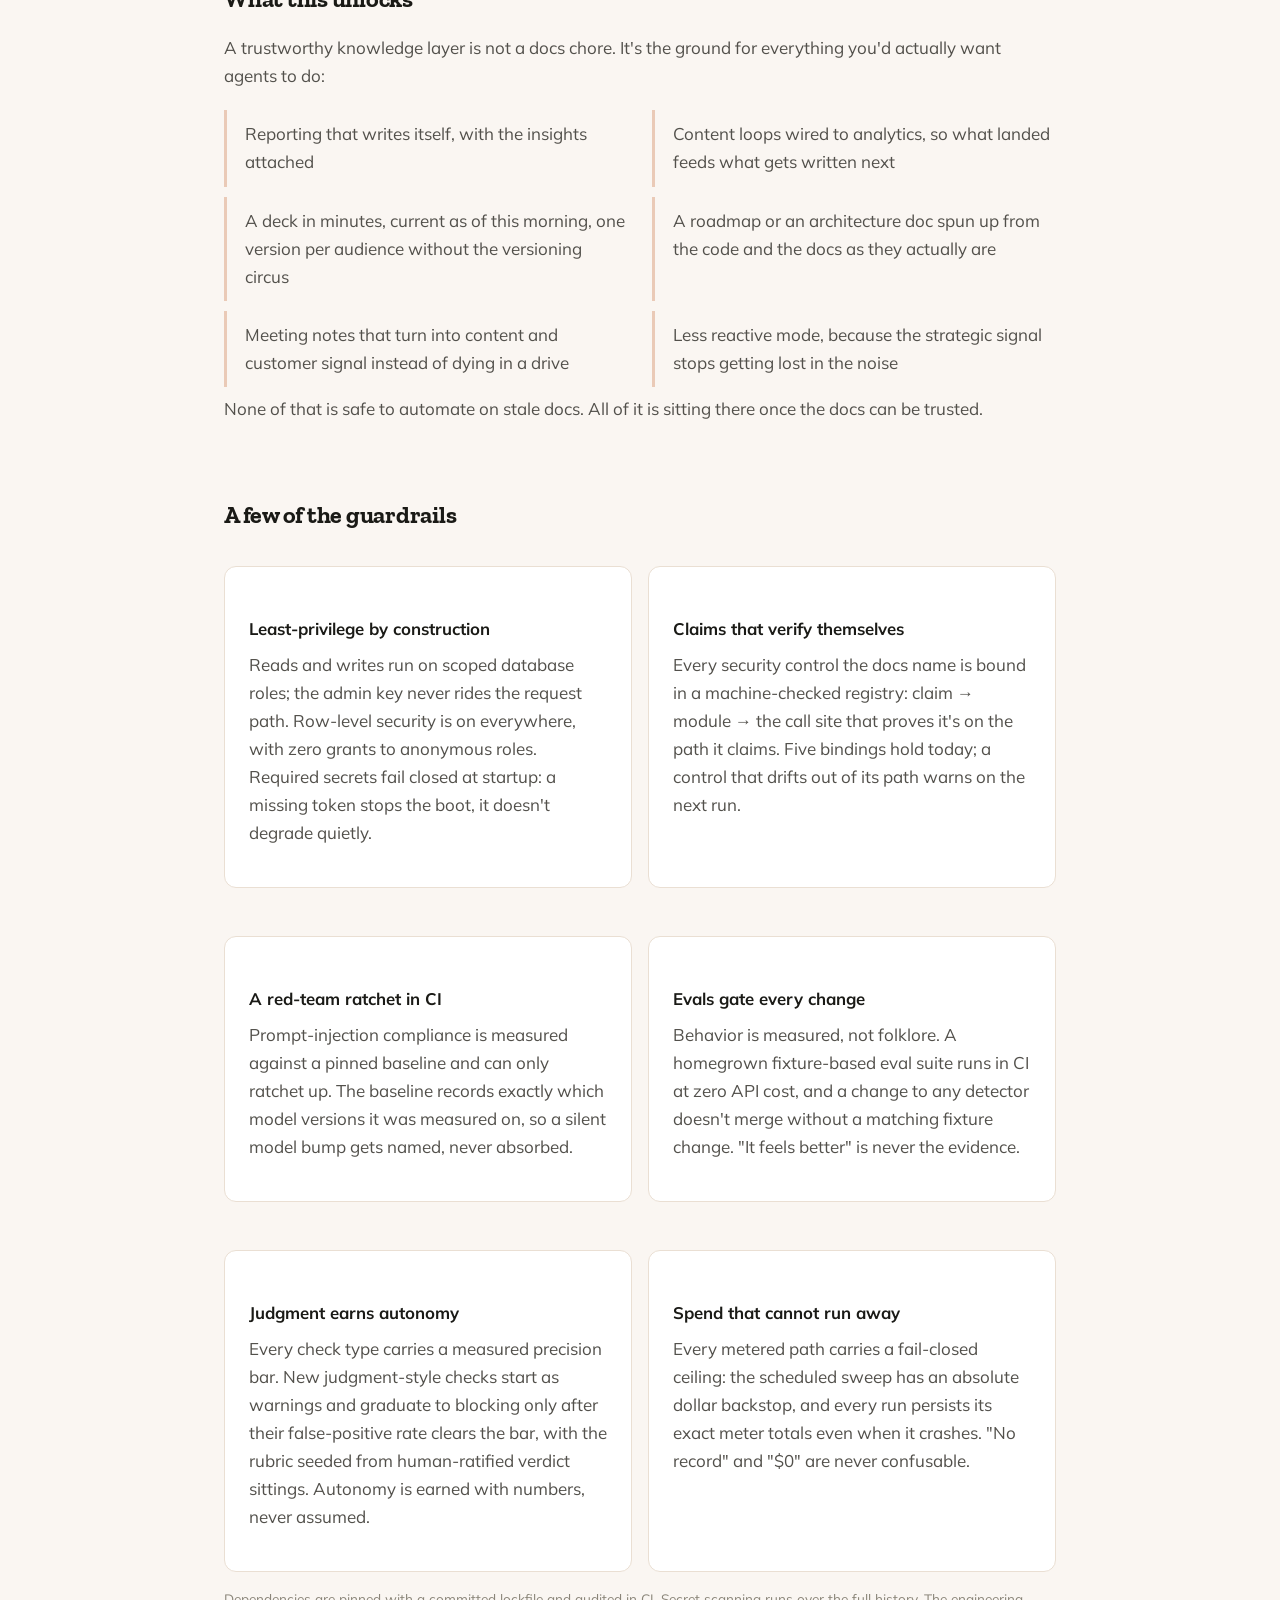
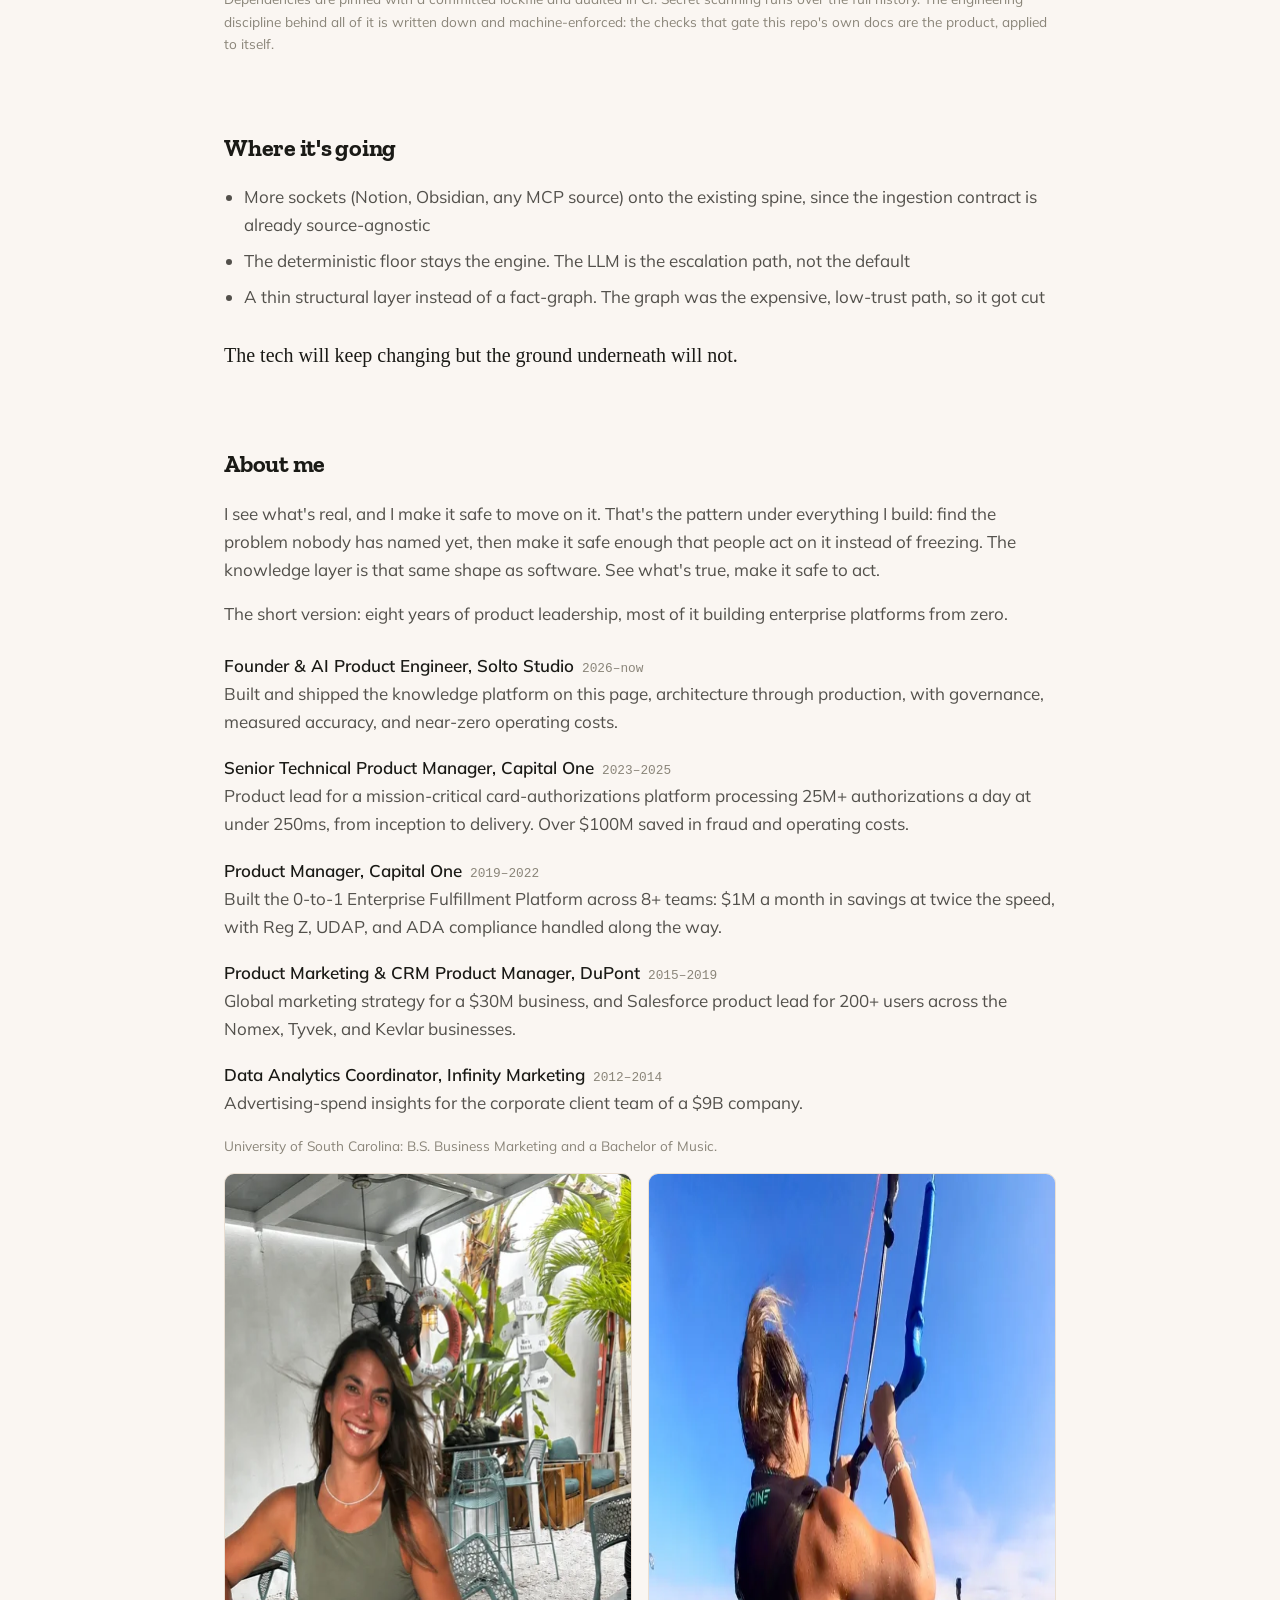
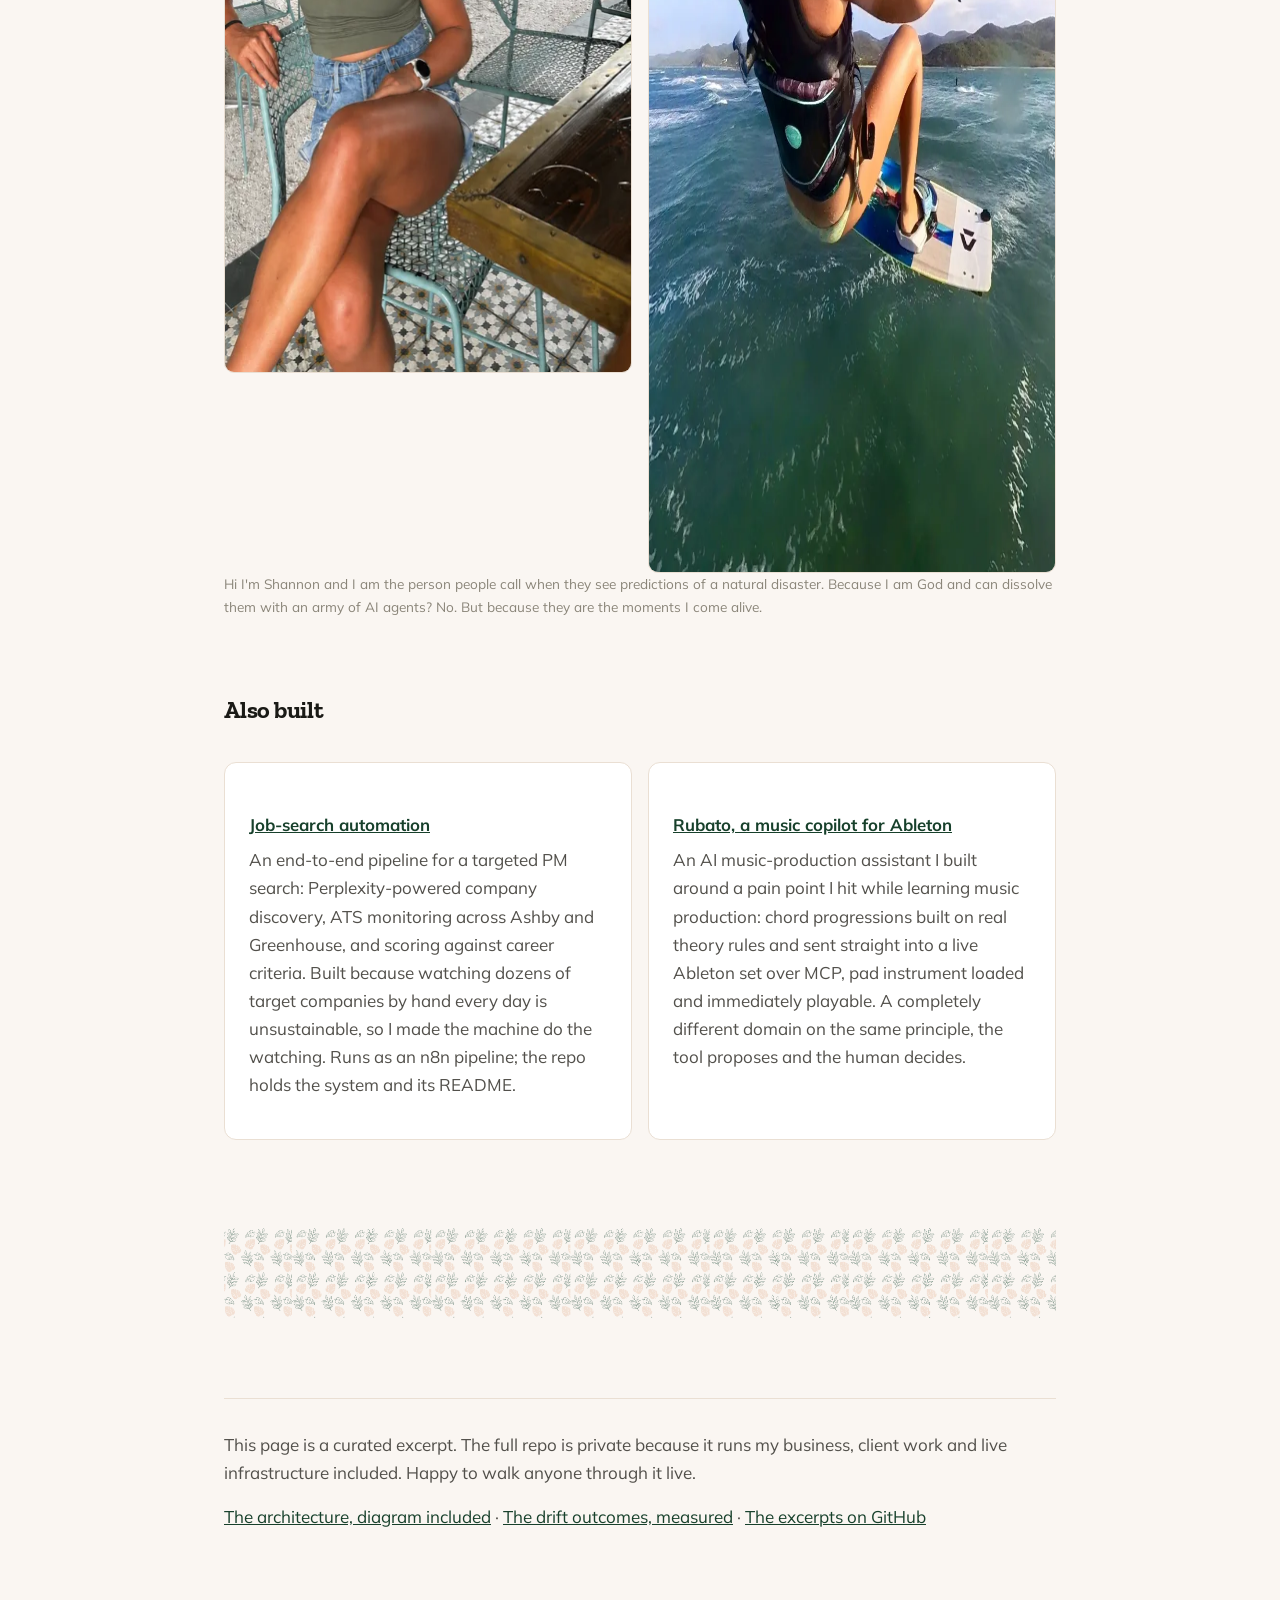
==== commit 256fac8e: "feat: pull 'What this unlocks' + 'Where it's going' from the README (verbatim copy, styled); drop th" ====
--- a/index.html
+++ b/index.html
@@ -87,6 +87,13 @@
   .demo-block video { display: block; width: 100%; height: auto; border-radius: 8px; }
   .demo-block figcaption { font-size: .85rem; color: var(--ink-3);
     line-height: 1.6; margin-top: 12px; }
+  ul.unlock { list-style: none; padding: 0; margin: 20px 0 8px;
+    display: grid; grid-template-columns: 1fr 1fr; gap: 10px 24px; }
+  @media (max-width: 640px) { ul.unlock { grid-template-columns: 1fr; } }
+  ul.unlock li { margin: 0; padding: 10px 0 10px 18px; color: var(--ink-2);
+    border-left: 3px solid var(--accent-2); }
+  .closer { font-family: Kefa, "Zilla Slab", Georgia, serif; font-size: 1.25rem;
+    color: var(--ink); margin: 28px 0 0; }
 </style>
 </head>
 <body>
@@ -179,10 +186,6 @@
   <span>canon healed</span>
 </div>
 <p>Three lanes, in order of cost. <strong>Write-time:</strong> 41 deterministic checks at pre-commit: pointer rot, count drift, supersession, cross-doc consistency. If it's computable, no LLM is involved, and a failure blocks the commit. <strong>Scheduled sweep:</strong> catches what slips past commits; mechanical drift gets fixed into a PR, judgment calls go to a human. Always. <strong>Semantic judge:</strong> claims judged against the code as it is now, every verdict cites file:line. It proposes, you decide.</p>
-<p>The judgment queue mid-review, evidence pinned to a snapshot, and the verdict is mine to make:</p>
-<p><img src="docs/images/judgment-card-evidence.png" alt="A judgment card with snapshot-pinned evidence and confirm/noise verdicts"></p>
-<p>The health strip doing its job: an incomplete sweep flagged instead of hidden, cost per run on the meter, and repeat offenders named as structural gaps:</p>
-<p><img src="docs/images/judgment-queue-health-strip.png" alt="The health strip, spend meter, and repeat-offenders panel"></p>
 
 <h2>Ask a question, get a provable answer</h2>
 <p>The part most systems fake. Here the answer isn't from a chat model's memory. Every line is traceable to the canon's current text, and the system says so out loud. This is real output, on local embeddings, at zero API cost:</p>
@@ -194,6 +197,18 @@
     ↳ standards/STATE.md:23 · snapshot caf8c750 · <span class="ok">live ✓ · repro ✓</span></pre>
 <p class="note">The receipts on every line: the doc and line the answer comes from, the exact content snapshot it was extracted from, a live check that the claim still stands, and a reproducibility check that re-running the extraction gets the same value. Measured on a golden set of paraphrase queries: 90% hit@1, and both out-of-corpus negative controls correctly scored below the answer floor. The honest header up top tells you how big the corpus really is, so an empty index reads as dark, never as "no answer exists."</p>
 
+<h2>What this unlocks</h2>
+<p>A trustworthy knowledge layer is not a docs chore. It's the ground for everything you'd actually want agents to do:</p>
+<ul class="unlock">
+  <li>Reporting that writes itself, with the insights attached</li>
+  <li>Content loops wired to analytics, so what landed feeds what gets written next</li>
+  <li>A deck in minutes, current as of this morning, one version per audience without the versioning circus</li>
+  <li>A roadmap or an architecture doc spun up from the code and the docs as they actually are</li>
+  <li>Meeting notes that turn into content and customer signal instead of dying in a drive</li>
+  <li>Less reactive mode, because the strategic signal stops getting lost in the noise</li>
+</ul>
+<p>None of that is safe to automate on stale docs. All of it is sitting there once the docs can be trusted.</p>
+
 <h2>A few of the guardrails</h2>
 <div class="cols">
   <div class="card">
@@ -222,6 +237,14 @@
   </div>
 </div>
 <p class="note">Dependencies are pinned with a committed lockfile and audited in CI. Secret scanning runs over the full history. The engineering discipline behind all of it is written down and machine-enforced: the checks that gate this repo's own docs are the product, applied to itself.</p>
+
+<h2>Where it's going</h2>
+<ul>
+  <li>More sockets (Notion, Obsidian, any MCP source) onto the existing spine, since the ingestion contract is already source-agnostic</li>
+  <li>The deterministic floor stays the engine. The LLM is the escalation path, not the default</li>
+  <li>A thin structural layer instead of a fact-graph. The graph was the expensive, low-trust path, so it got cut</li>
+</ul>
+<p class="closer">The tech will keep changing but the ground underneath will not.</p>
 
 <h2>About me</h2>
 <p>I see what's real, and I make it safe to move on it. That's the pattern under everything I build: find the problem nobody has named yet, then make it safe enough that people act on it instead of freezing. The knowledge layer is that same shape as software. See what's true, make it safe to act.</p>
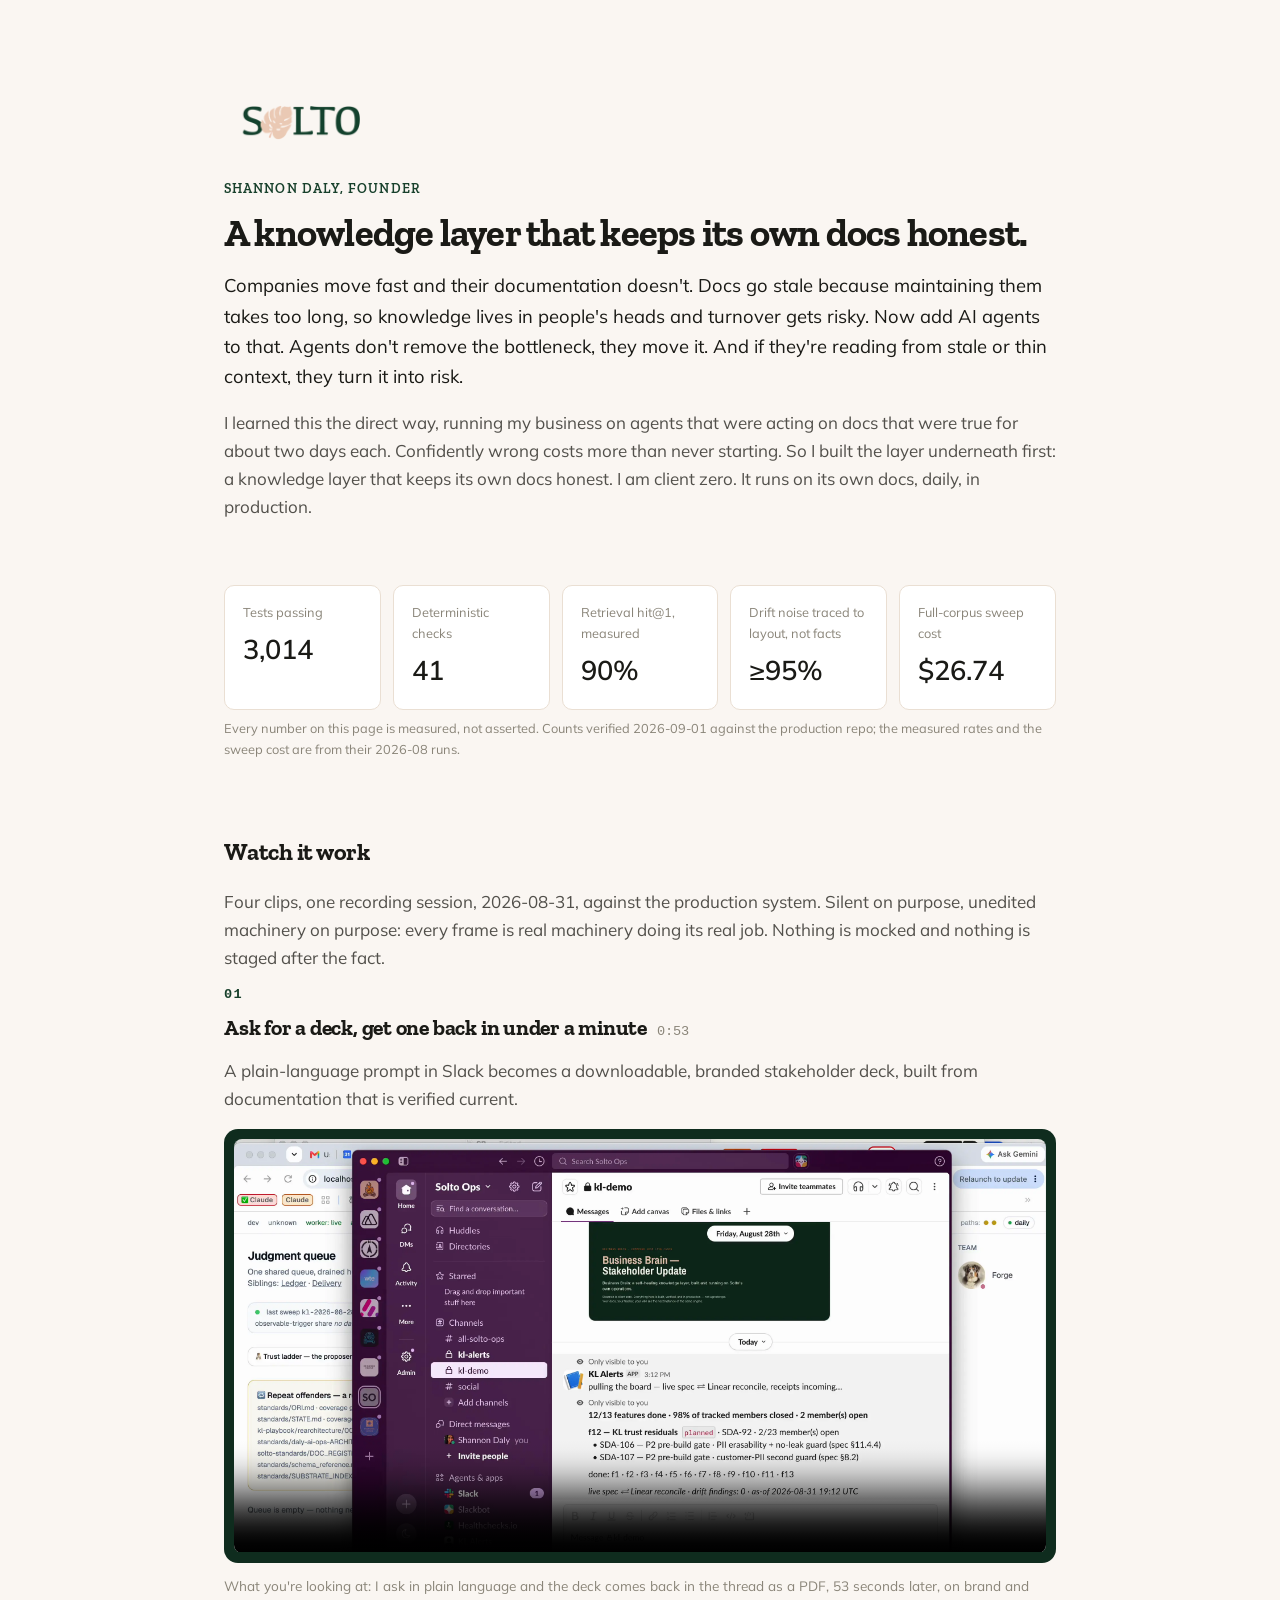
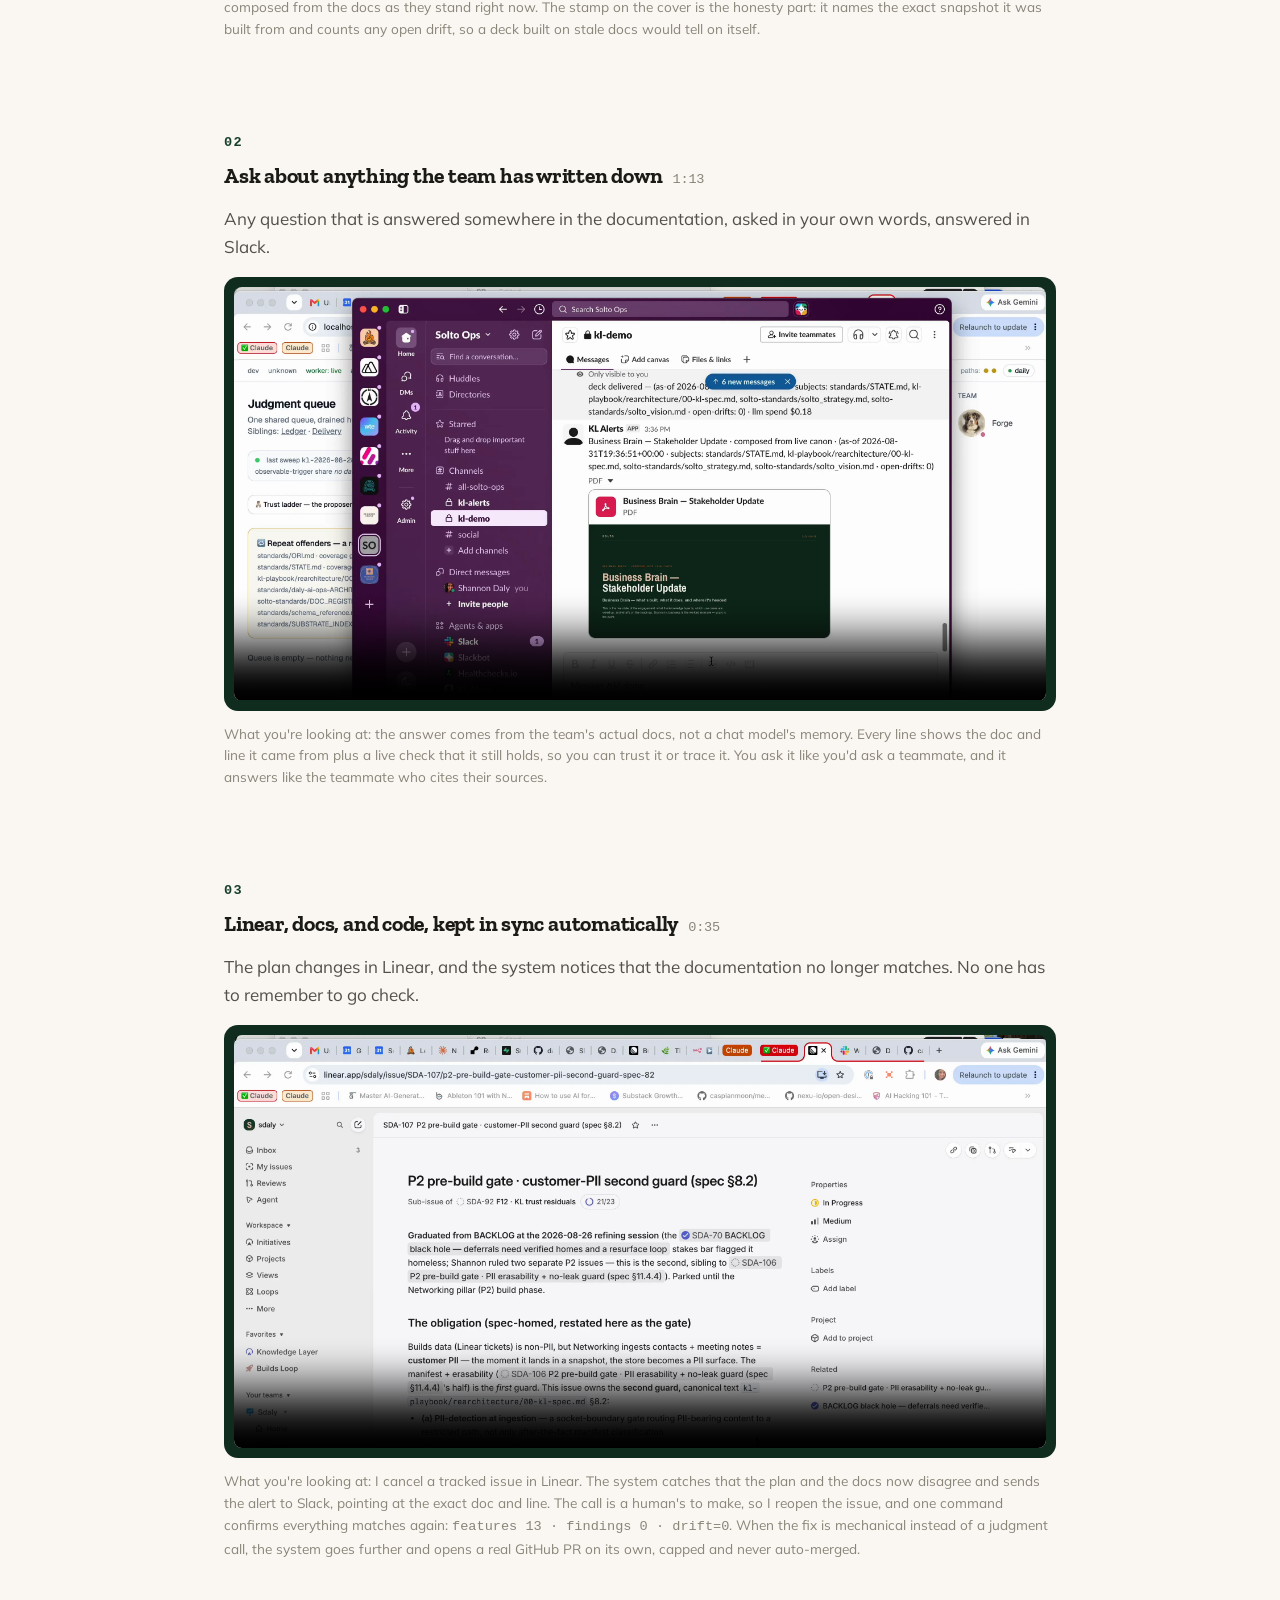
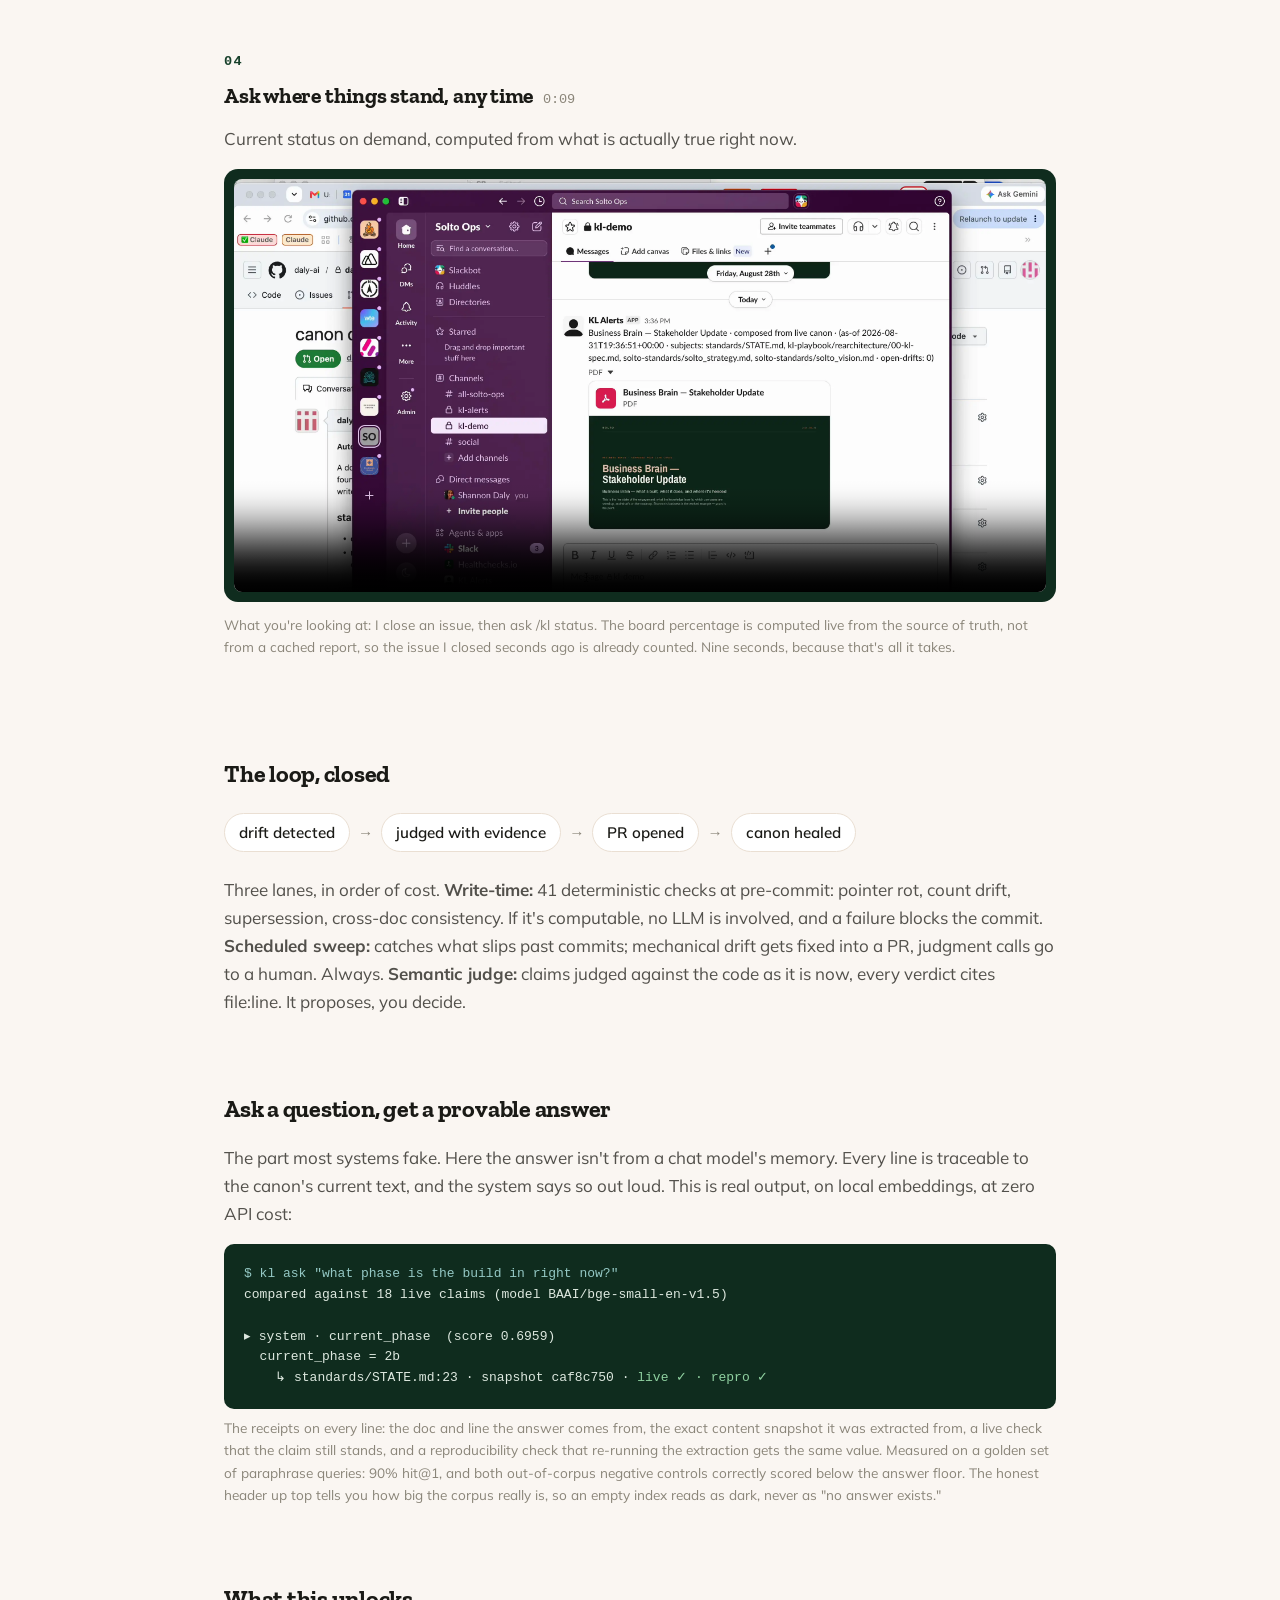
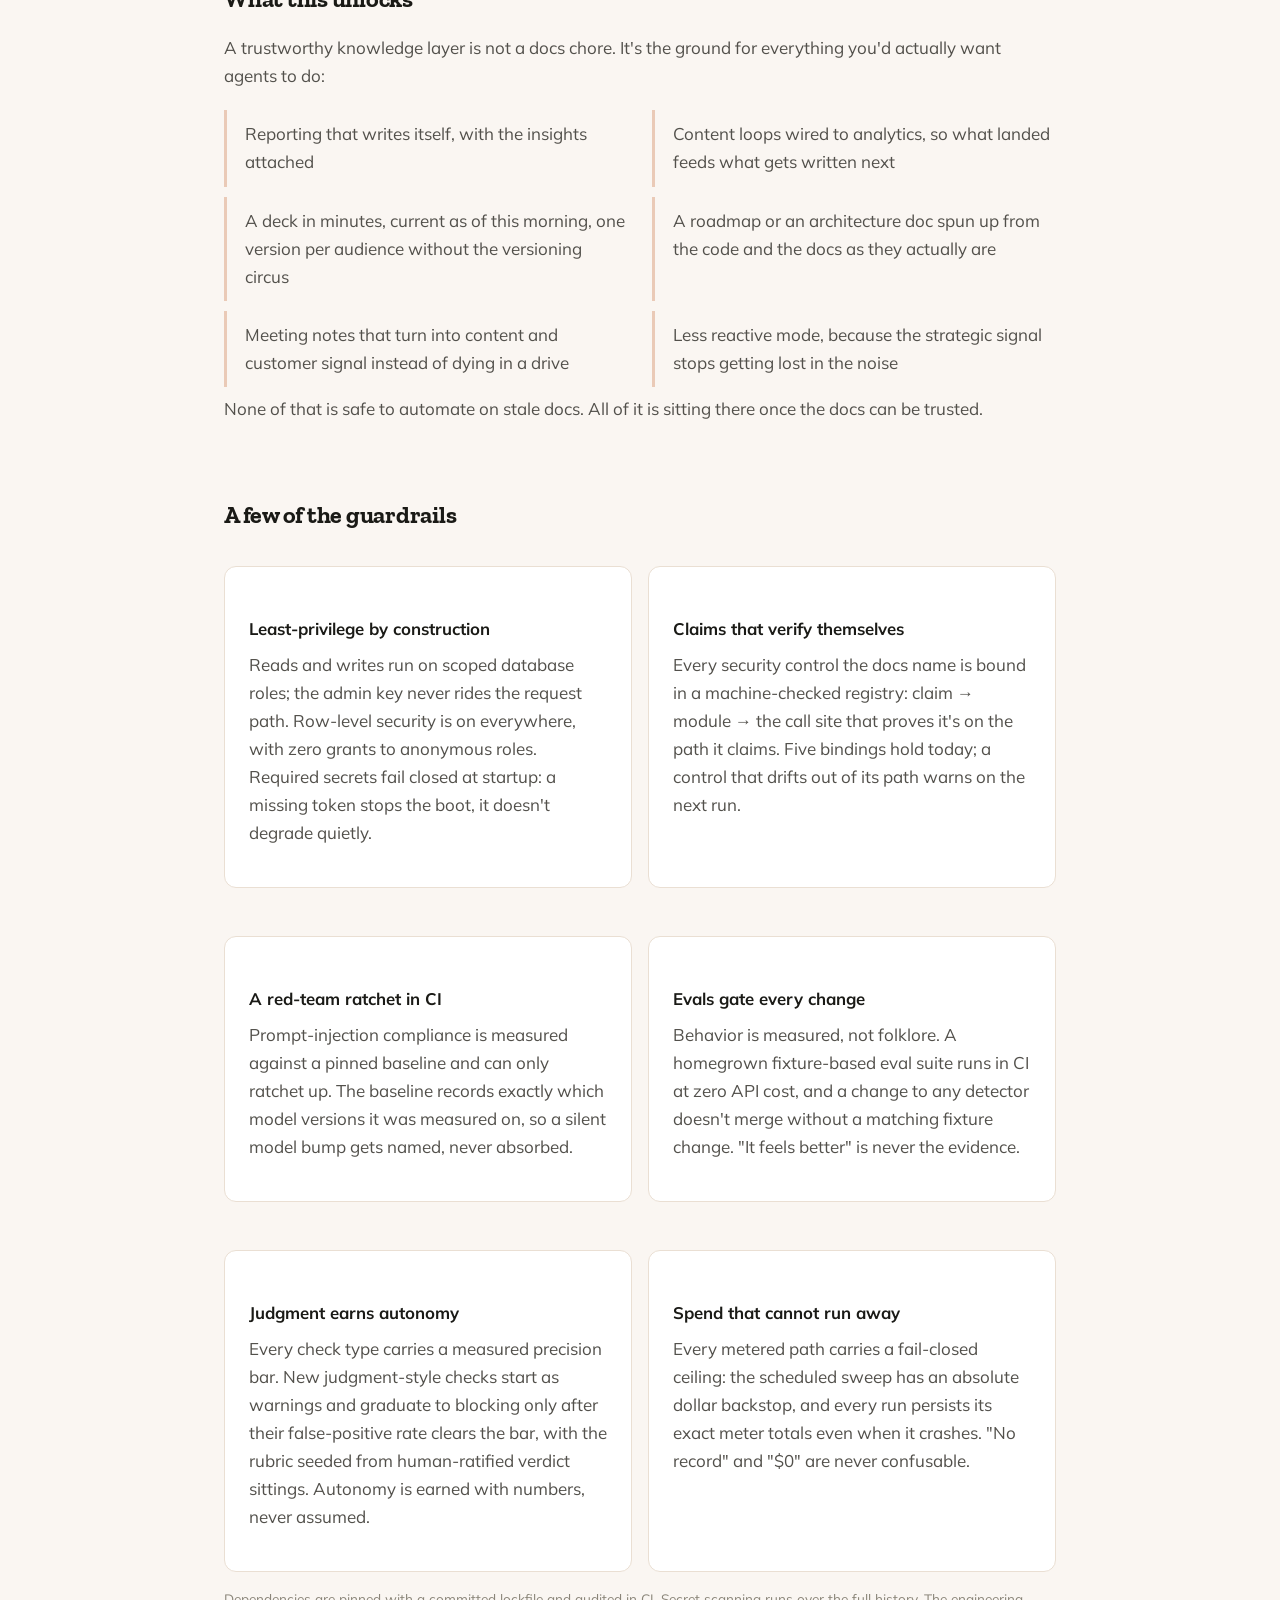
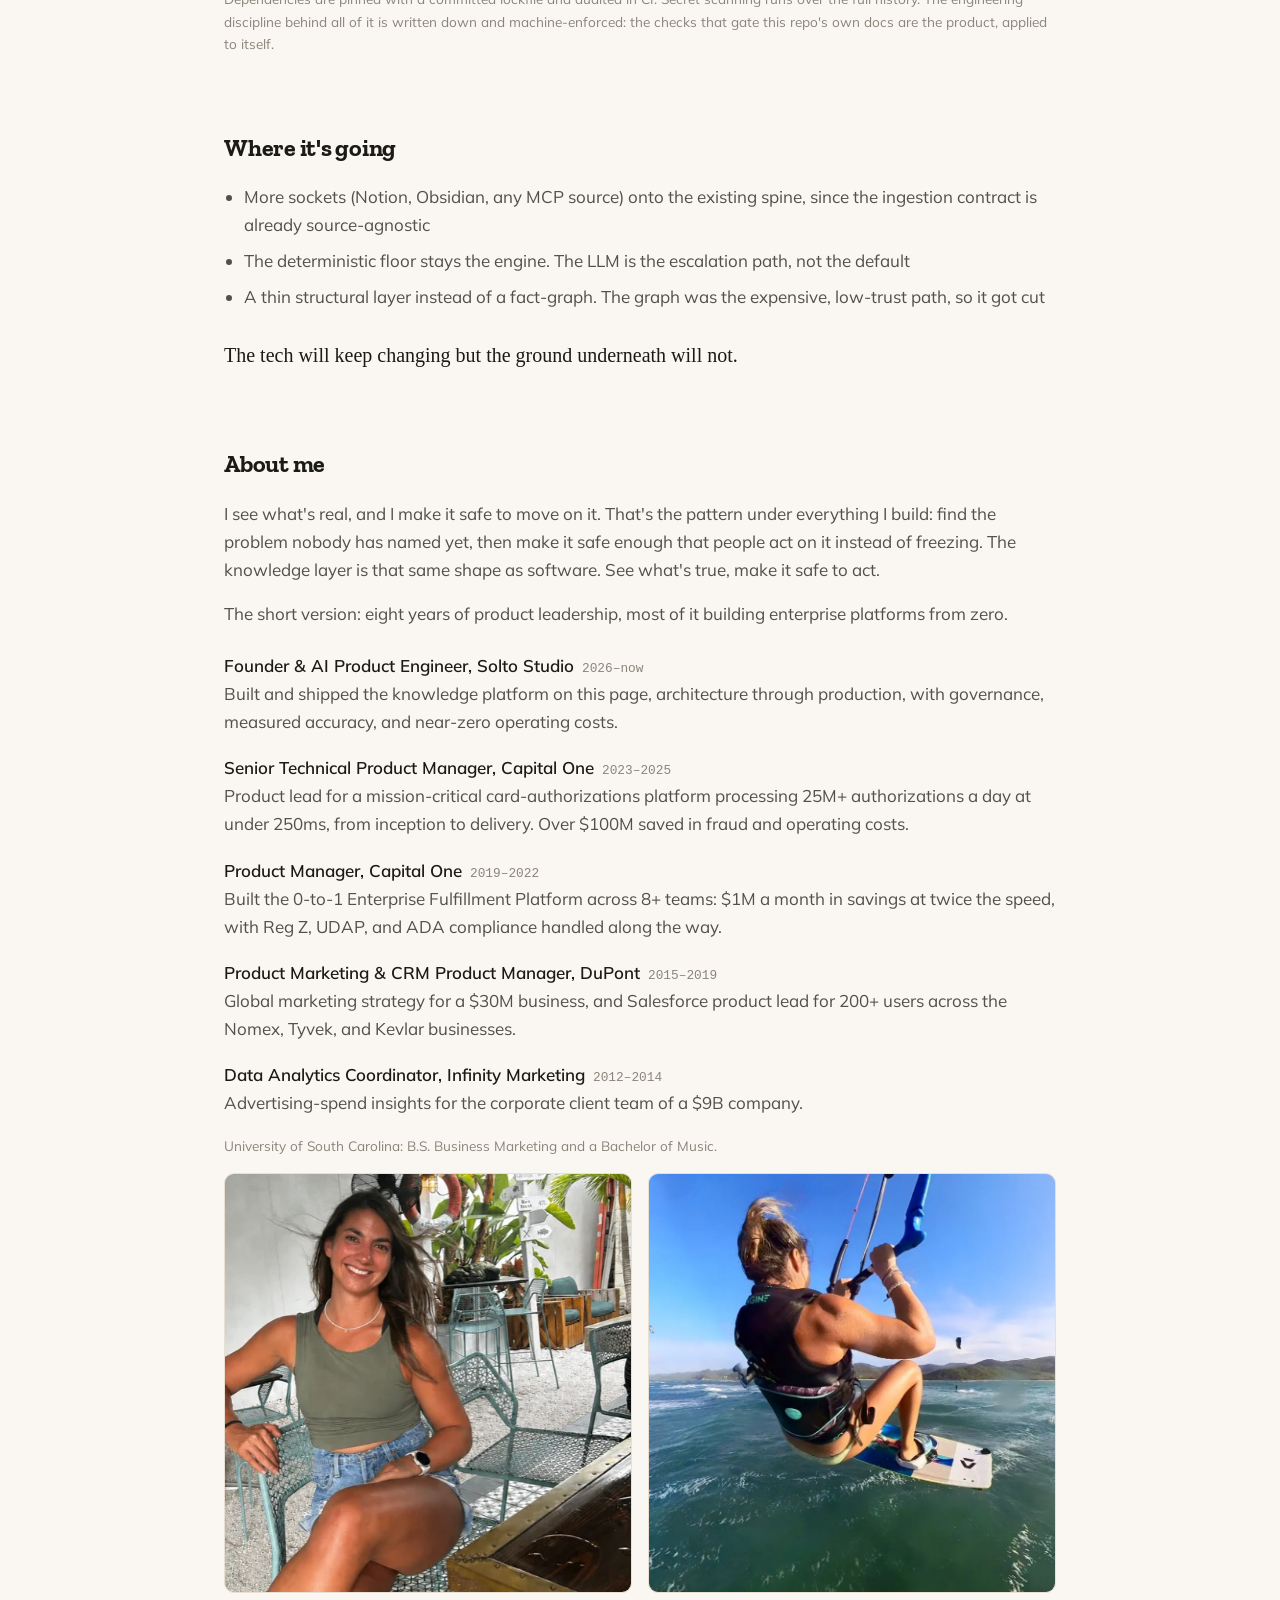
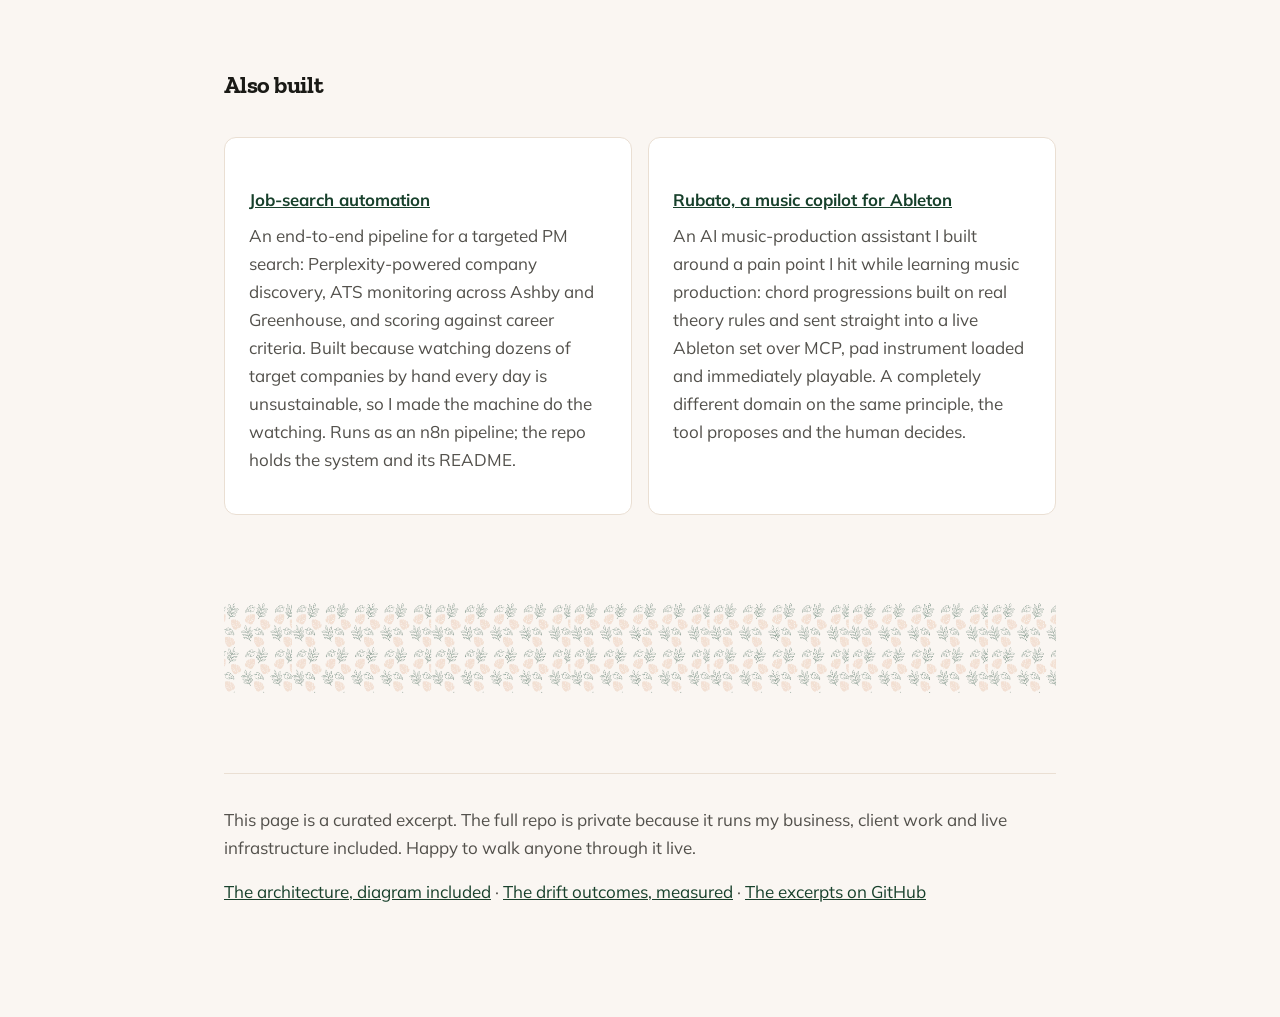
==== commit 9bc324d1: "fix: photo layout — height:auto kills the squish, equal-height object-fit crops for the pair; captio" ====
--- a/index.html
+++ b/index.html
@@ -74,7 +74,8 @@
   .pattern-band { height: 90px; margin-top: 72px; opacity: .5;
     background: url(docs/images/solto-pattern.webp) repeat-x center / auto 180px; }
   @media (prefers-color-scheme: dark) { .pattern-band { display: none; } }
-  img { max-width: 100%; border-radius: 10px; border: 1px solid var(--line); }
+  img { max-width: 100%; height: auto; border-radius: 10px; border: 1px solid var(--line); }
+  .photos img { width: 100%; height: 420px; object-fit: cover; }
   .demo-block { margin: 0 0 6rem; }
   .demo-block:last-of-type { margin-bottom: 3rem; }
   .demo-block .step { font: 600 .85rem/1 ui-monospace, "SF Mono", Menlo, Consolas,
@@ -257,11 +258,10 @@
   <li><span class="role">Data Analytics Coordinator, Infinity Marketing</span><span class="yrs">2012–2014</span><br>Advertising-spend insights for the corporate client team of a $9B company.</li>
 </ul>
 <p class="note">University of South Carolina: B.S. Business Marketing and a Bachelor of Music.</p>
-<div class="cols">
+<div class="cols photos">
   <img src="docs/images/shannon-daly.webp" alt="Shannon Daly" width="518" height="800">
   <img src="docs/images/shannon-kitesurf.webp" alt="Shannon kitesurfing, mid-jump" width="846" height="1000">
 </div>
-<p class="note">Hi I'm Shannon and I am the person people call when they see predictions of a natural disaster. Because I am God and can dissolve them with an army of AI agents? No. But because they are the moments I come alive.</p>
 
 <h2>Also built</h2>
 <div class="cols">
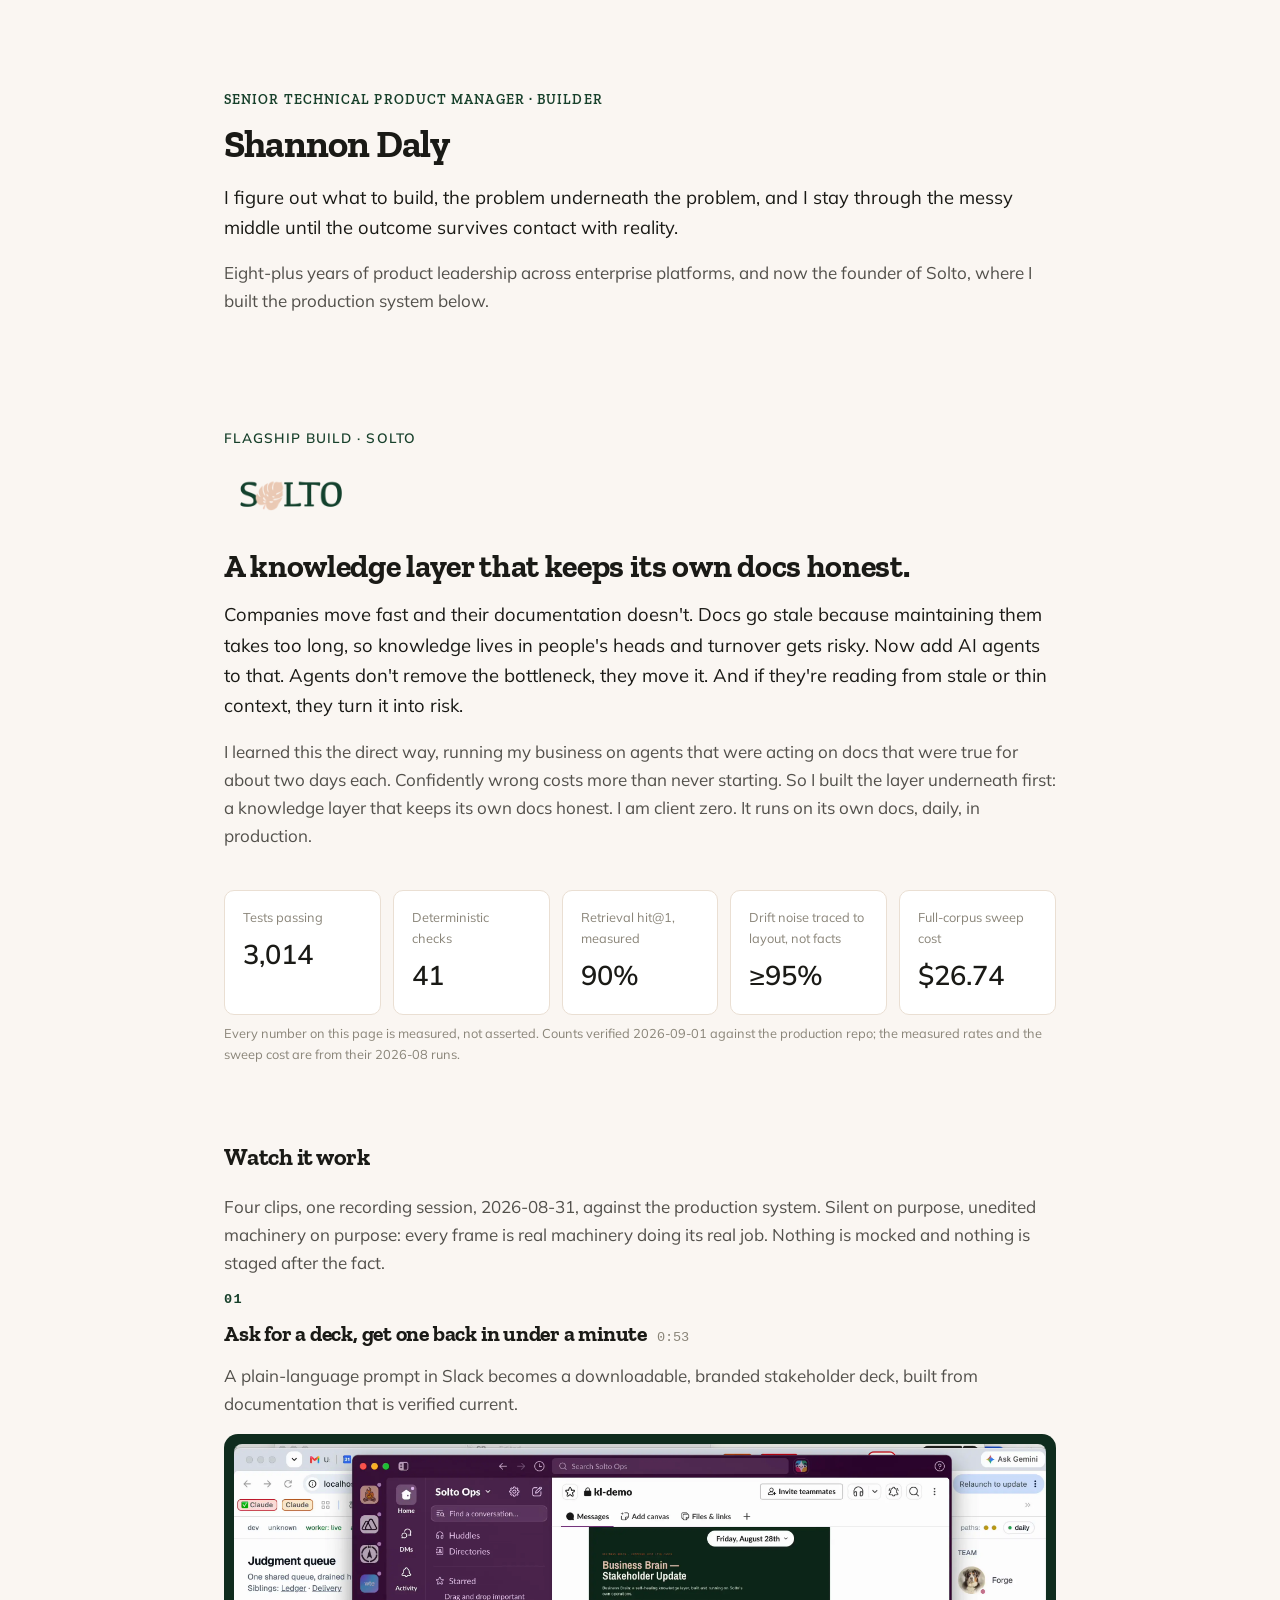
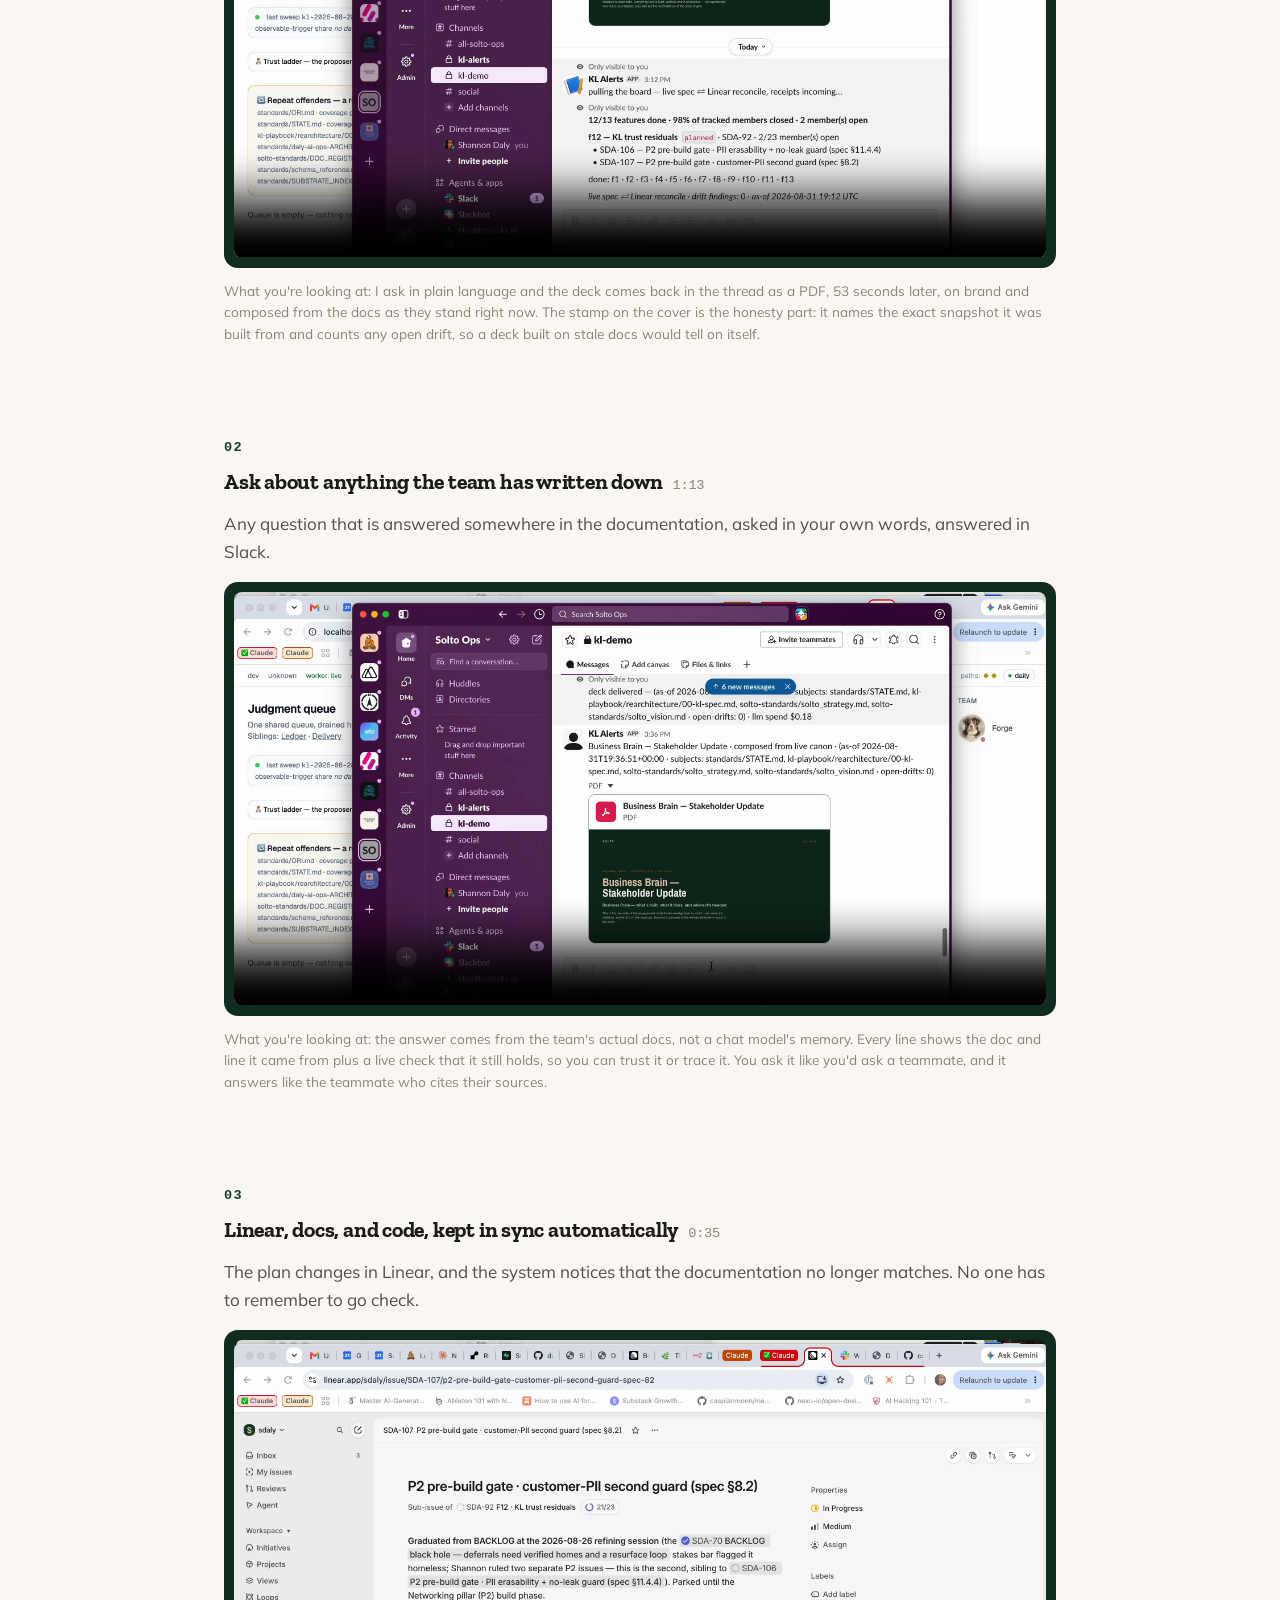
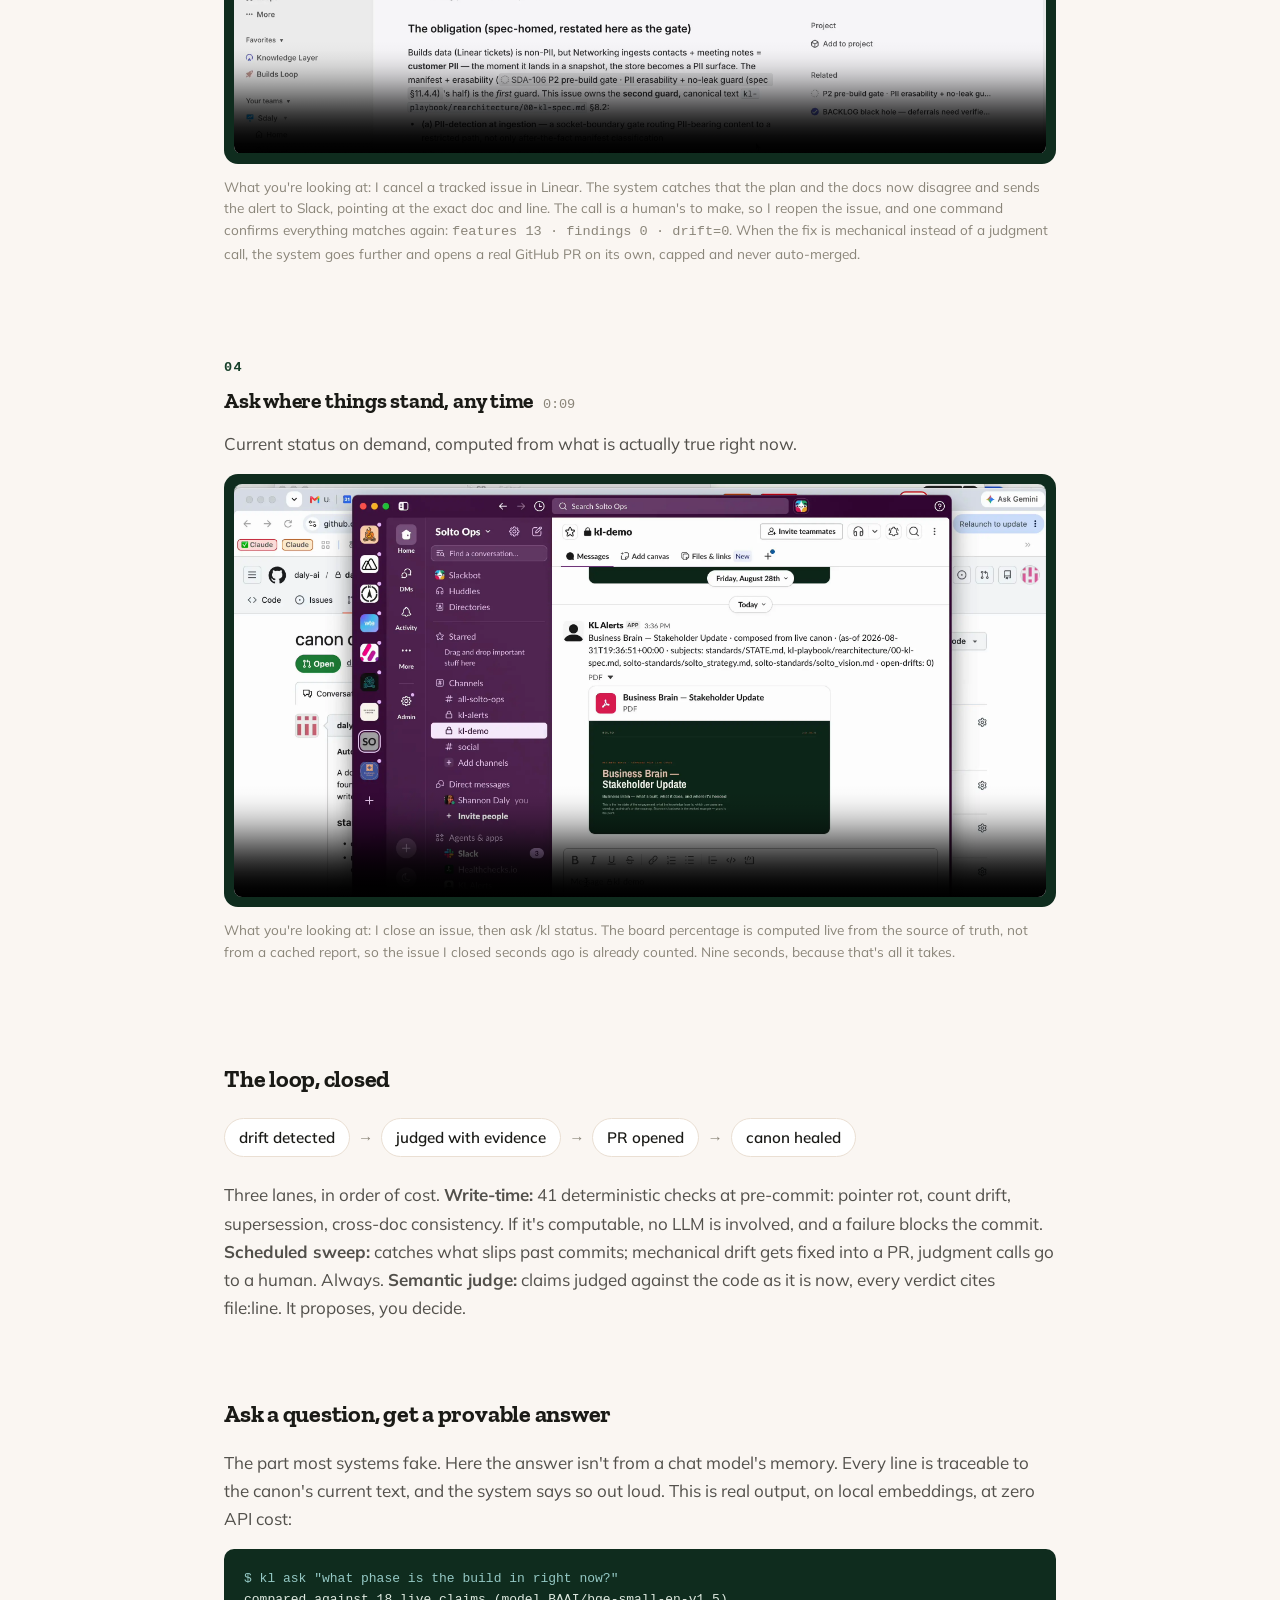
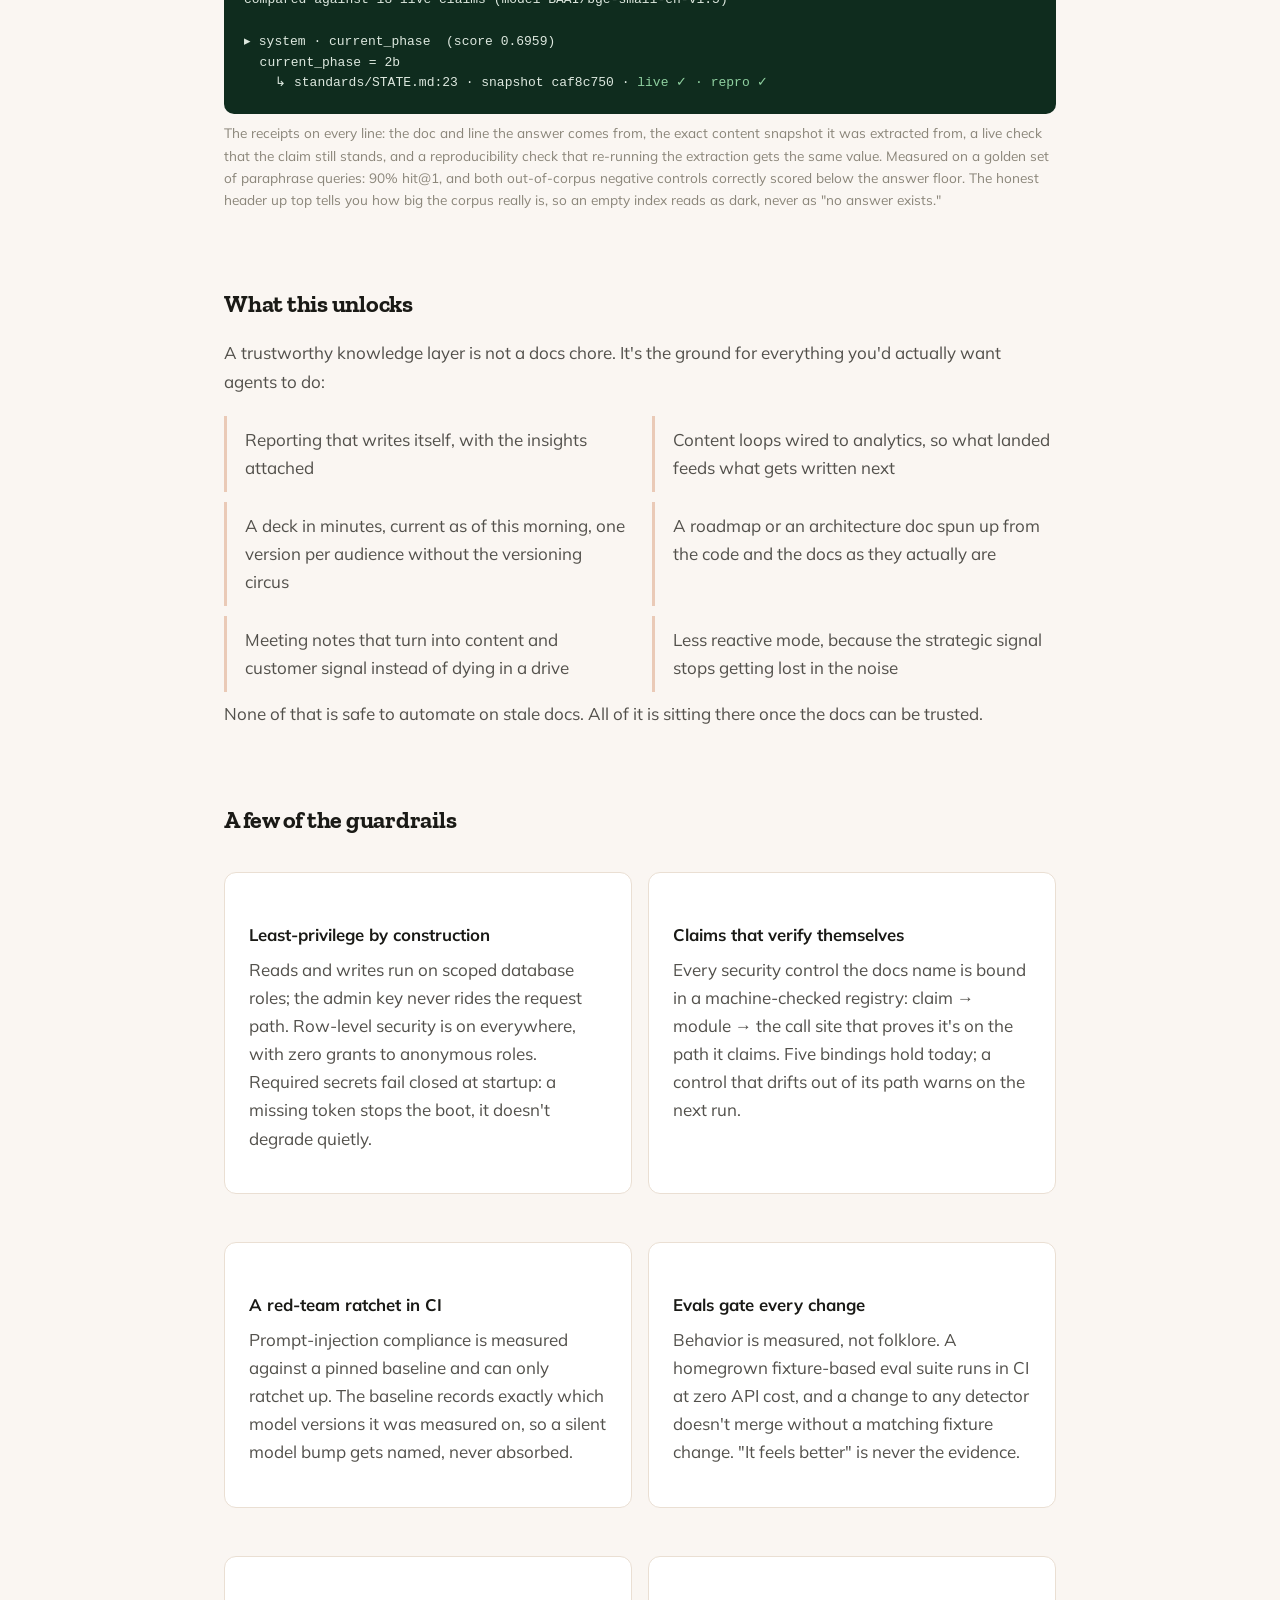
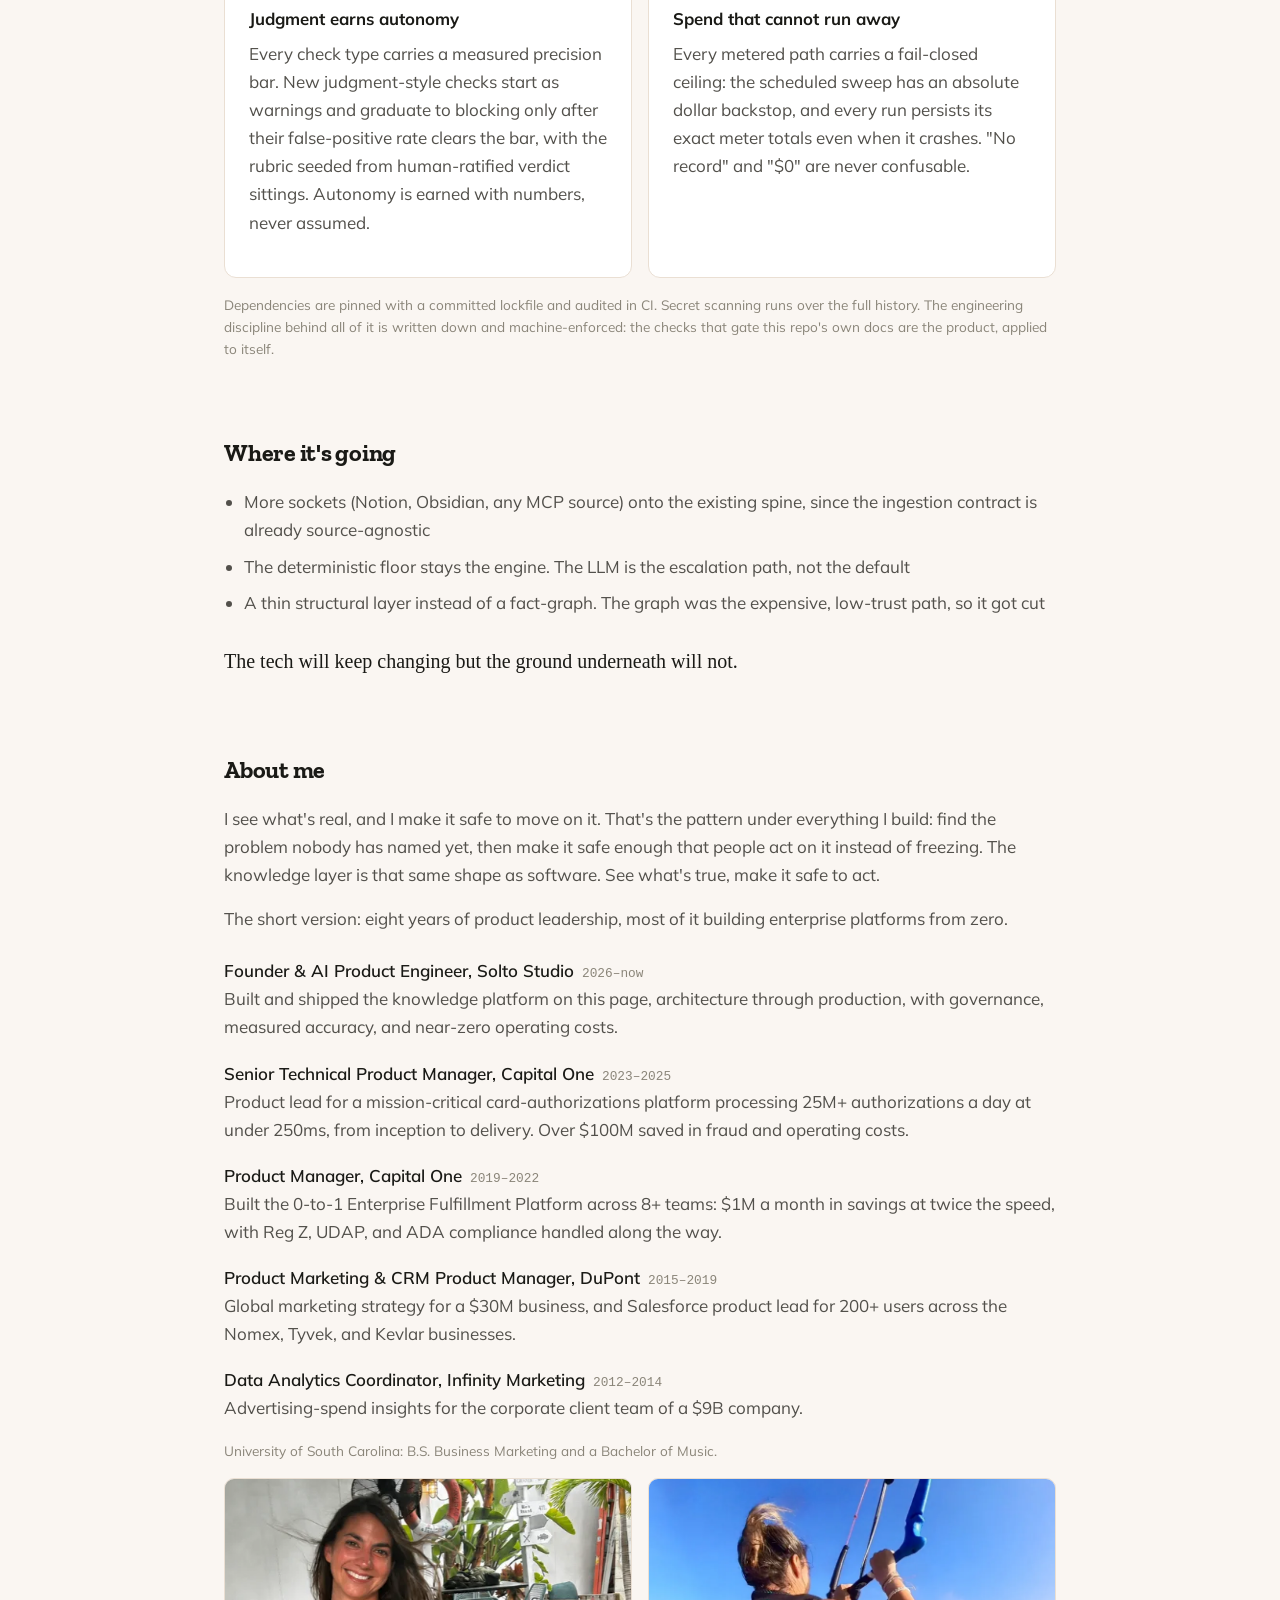
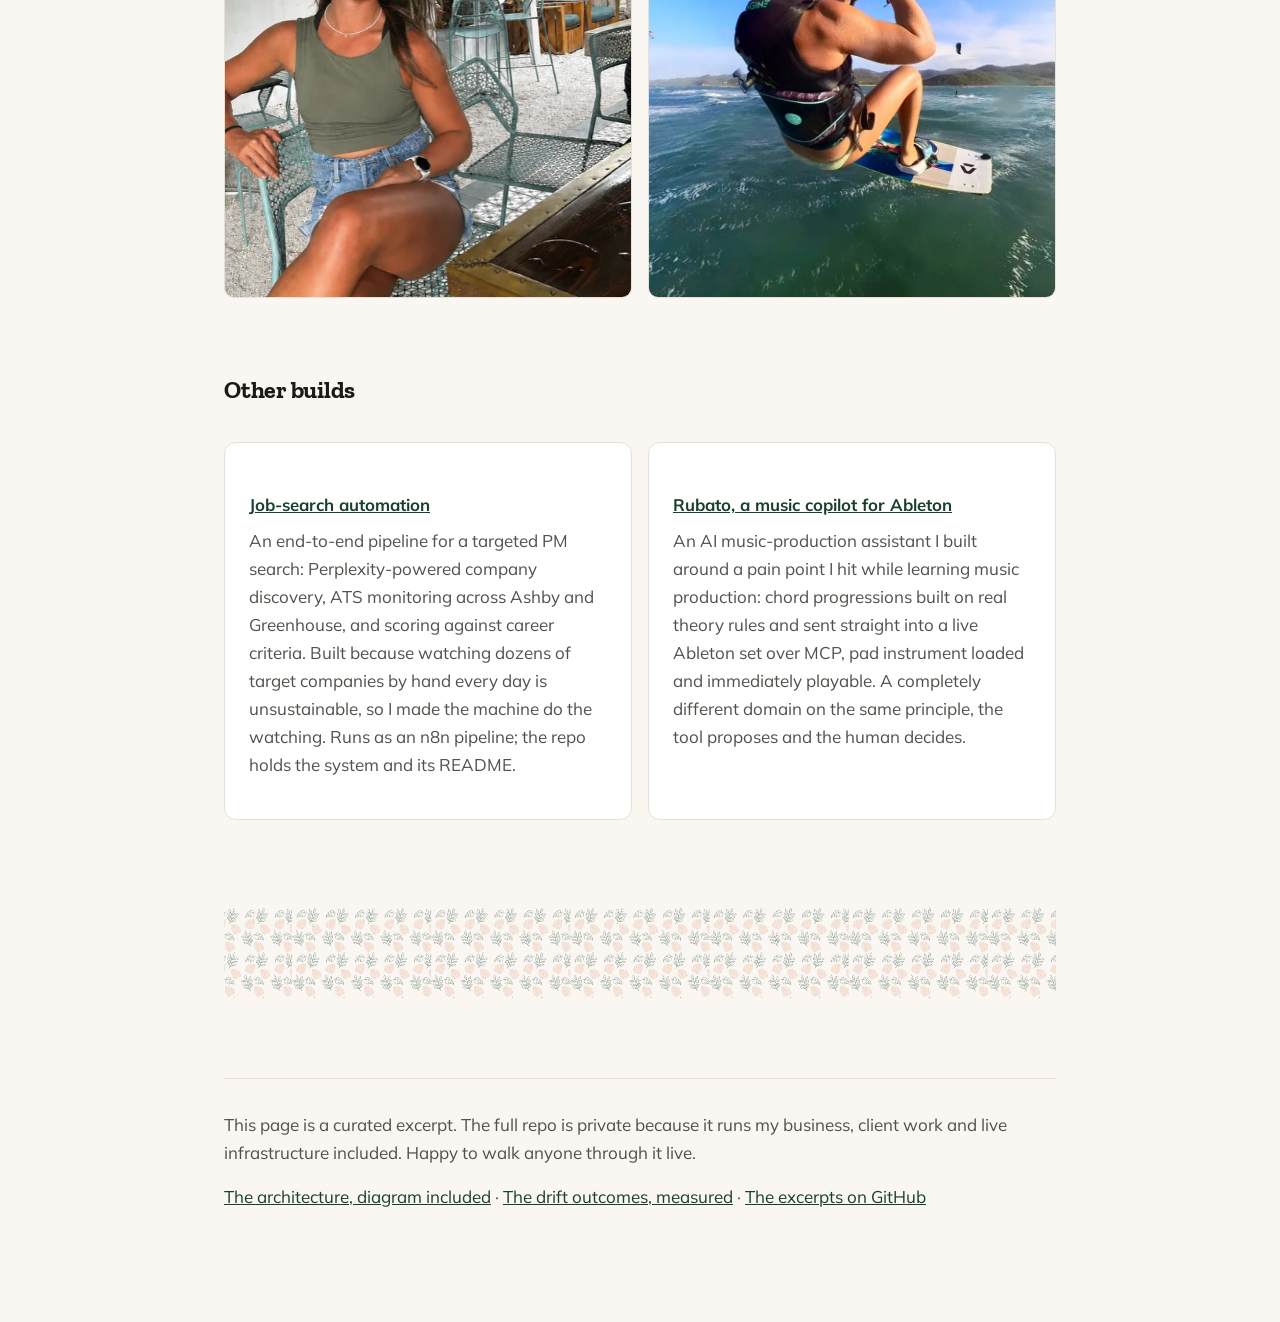
==== commit 4da52ec5: "feat: portfolio-first restructure — Shannon masthead, KL demoted to flagship section with the Solto " ====
--- a/index.html
+++ b/index.html
@@ -4,7 +4,7 @@
 <meta charset="utf-8">
 <meta name="viewport" content="width=device-width, initial-scale=1">
 <title>The Knowledge Layer · Shannon Daly</title>
-<meta name="description" content="A self-healing knowledge layer: deterministic checks, drift detection, and eval that keep a doc canon correct. Built and run in production by Shannon Daly.">
+<meta name="description" content="Shannon Daly, Senior Technical Product Manager and builder. Portfolio: a production self-healing knowledge layer with live demos, plus other builds.">
 <link rel="preconnect" href="https://fonts.googleapis.com">
 <link rel="preconnect" href="https://fonts.gstatic.com" crossorigin>
 <link href="https://fonts.googleapis.com/css2?family=Mulish:wght@400;600;700&family=Zilla+Slab:wght@500;600;700&display=swap" rel="stylesheet">
@@ -33,6 +33,9 @@
   a { color: var(--accent); }
   h1 { font-size: 2.4rem; line-height: 1.15; letter-spacing: -0.02em; }
   h2 { font-size: 1.5rem; margin: 72px 0 16px; letter-spacing: -0.01em; }
+  h2.flagship { font-size: 2rem; line-height: 1.15; margin: 12px 0 16px; }
+  .flagship-kicker { color: var(--accent); font-weight: 600; font-size: .85rem;
+    text-transform: uppercase; letter-spacing: .08em; margin: 88px 0 0; }
   h3 { font-size: 1.05rem; margin: 24px 0 8px; }
   p { margin: 0 0 16px; color: var(--ink-2); }
   p.lede { font-size: 1.15rem; color: var(--ink); }
@@ -101,15 +104,22 @@
 <main>
 
 <header class="hero">
-  <picture>
-    <source srcset="docs/images/solto-logo-dark.webp" media="(prefers-color-scheme: dark)">
-    <img class="logo" src="docs/images/solto-logo.webp" alt="Solto" width="640" height="284" style="width:150px;height:auto;border:0;border-radius:0;margin-bottom:14px">
-  </picture>
-  <div class="kicker">Shannon Daly, Founder</div>
-  <h1>A knowledge layer that keeps its own docs honest.</h1>
+  <div class="kicker">Senior Technical Product Manager · Builder</div>
+  <h1>Shannon Daly</h1>
+  <p class="lede" style="margin-top:16px">I figure out what to build, the problem underneath the problem, and I stay through the messy middle until the outcome survives contact with reality.</p>
+  <p>Eight-plus years of product leadership across enterprise platforms, and now the founder of Solto, where I built the production system below.</p>
+</header>
+
+<div class="flagship-kicker">Flagship build · Solto</div>
+<picture>
+  <source srcset="docs/images/solto-logo-dark.webp" media="(prefers-color-scheme: dark)">
+  <img class="logo" src="docs/images/solto-logo.webp" alt="Solto" width="640" height="284" style="width:130px;height:auto;border:0;border-radius:0;margin:16px 0 4px">
+</picture>
+<h2 class="flagship">A knowledge layer that keeps its own docs honest.</h2>
+<div>
   <p class="lede" style="margin-top:16px">Companies move fast and their documentation doesn't. Docs go stale because maintaining them takes too long, so knowledge lives in people's heads and turnover gets risky. Now add AI agents to that. Agents don't remove the bottleneck, they move it. And if they're reading from stale or thin context, they turn it into risk.</p>
   <p>I learned this the direct way, running my business on agents that were acting on docs that were true for about two days each. Confidently wrong costs more than never starting. So I built the layer underneath first: a knowledge layer that keeps its own docs honest. I am client zero. It runs on its own docs, daily, in production.</p>
-</header>
+</div>
 
 <div class="stats">
   <div class="stat"><div class="label">Tests passing</div><div class="value">3,014</div></div>
@@ -263,7 +273,7 @@
   <img src="docs/images/shannon-kitesurf.webp" alt="Shannon kitesurfing, mid-jump" width="846" height="1000">
 </div>
 
-<h2>Also built</h2>
+<h2>Other builds</h2>
 <div class="cols">
   <div class="card">
     <h3><a href="https://github.com/shannonldaly/job-search-automation">Job-search automation</a></h3>
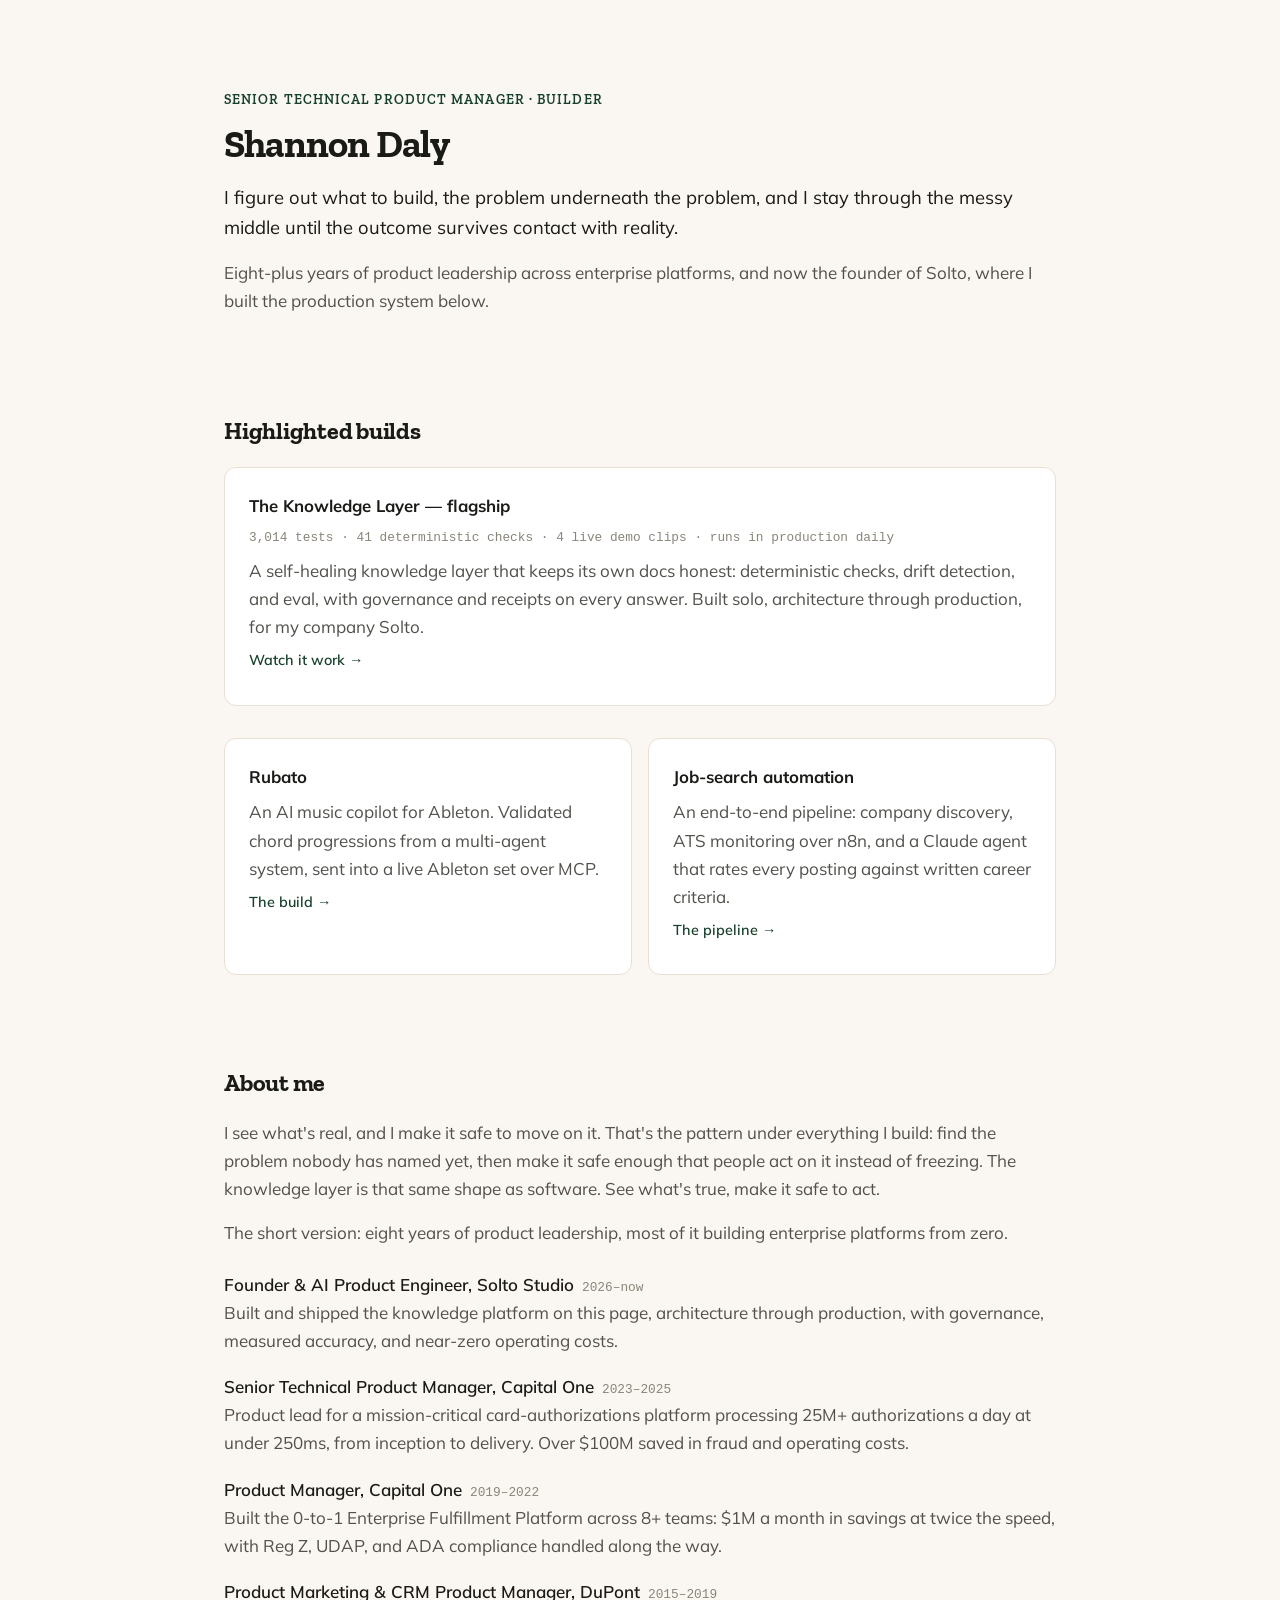
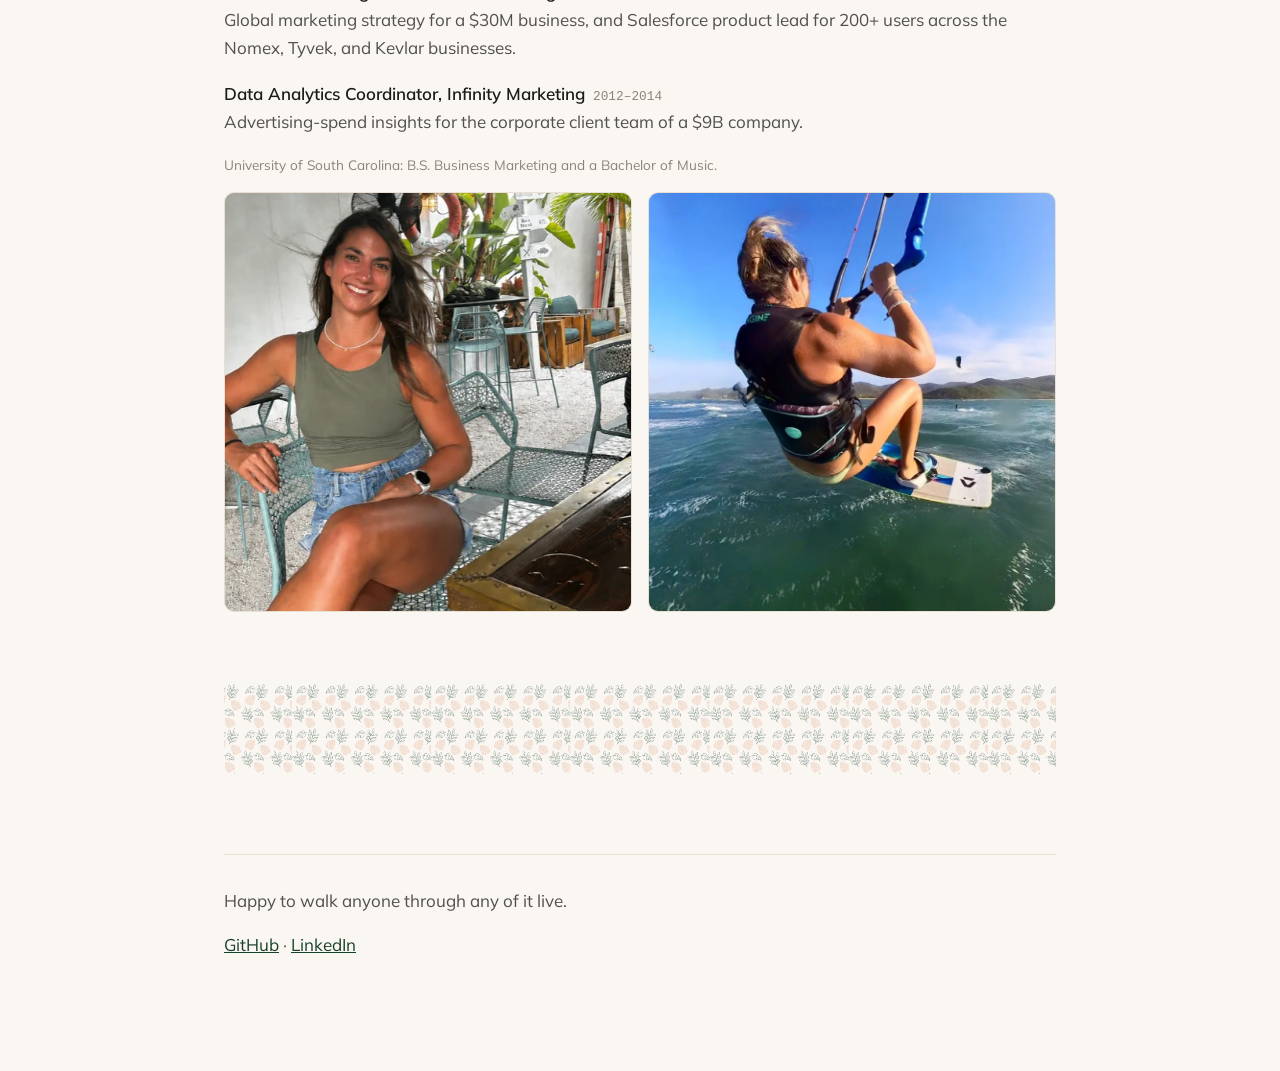
==== commit e889e304: "feat: multi-page portfolio — home with highlighted builds + about, /knowledge-layer/ (demos), /rubat" ====
--- a/index.html
+++ b/index.html
@@ -3,106 +3,15 @@
 <head>
 <meta charset="utf-8">
 <meta name="viewport" content="width=device-width, initial-scale=1">
-<title>The Knowledge Layer · Shannon Daly</title>
-<meta name="description" content="Shannon Daly, Senior Technical Product Manager and builder. Portfolio: a production self-healing knowledge layer with live demos, plus other builds.">
+<title>Shannon Daly</title>
+<meta name="description" content="Shannon Daly, Senior Technical Product Manager and builder. Highlighted builds: a production self-healing knowledge layer with live demos, Rubato, and an end-to-end job-search machine.">
 <link rel="preconnect" href="https://fonts.googleapis.com">
 <link rel="preconnect" href="https://fonts.gstatic.com" crossorigin>
 <link href="https://fonts.googleapis.com/css2?family=Mulish:wght@400;600;700&family=Zilla+Slab:wght@500;600;700&display=swap" rel="stylesheet">
-<style>
-  :root {
-    --bg: #faf6f2; --surface: #ffffff; --ink: #1a1a16; --ink-2: #52504b;
-    --ink-3: #8a8579; --line: #eadfd3; --accent: #17402b; --accent-2: #eacab7;
-    --accent-3: #94c8c4; --accent-ink: #ffffff;
-    --code-bg: #0f2c1e; --code-ink: #dde8df;
-  }
-  @media (prefers-color-scheme: dark) {
-    :root {
-      --bg: #0f2b1d; --surface: #17402b; --ink: #f4ece4; --ink-2: #d8cdc0;
-      --ink-3: #a3b3a6; --line: #24503a; --accent: #eacab7; --accent-2: #eacab7;
-      --accent-3: #94c8c4; --accent-ink: #17402b;
-      --code-bg: #0a2015; --code-ink: #dde8df;
-    }
-  }
-  * { box-sizing: border-box; margin: 0; }
-  body {
-    background: var(--bg); color: var(--ink);
-    font: 17px/1.65 "Avenir Next", Avenir, Mulish, -apple-system, "Segoe UI", sans-serif;
-  }
-  h1, h2, .demo-block h3, .hero .kicker { font-family: Kefa, "Zilla Slab", Georgia, serif; }
-  main { max-width: 880px; margin: 0 auto; padding: 0 24px 96px; }
-  a { color: var(--accent); }
-  h1 { font-size: 2.4rem; line-height: 1.15; letter-spacing: -0.02em; }
-  h2 { font-size: 1.5rem; margin: 72px 0 16px; letter-spacing: -0.01em; }
-  h2.flagship { font-size: 2rem; line-height: 1.15; margin: 12px 0 16px; }
-  .flagship-kicker { color: var(--accent); font-weight: 600; font-size: .85rem;
-    text-transform: uppercase; letter-spacing: .08em; margin: 88px 0 0; }
-  h3 { font-size: 1.05rem; margin: 24px 0 8px; }
-  p { margin: 0 0 16px; color: var(--ink-2); }
-  p.lede { font-size: 1.15rem; color: var(--ink); }
-  header.hero { padding: 88px 0 8px; }
-  .kicker { color: var(--accent); font-weight: 600; font-size: .85rem;
-    text-transform: uppercase; letter-spacing: .08em; margin-bottom: 12px; }
-  .stats { display: grid; grid-template-columns: repeat(auto-fit, minmax(150px, 1fr));
-    gap: 12px; margin: 40px 0 8px; }
-  .stat { background: var(--surface); border: 1px solid var(--line);
-    border-radius: 10px; padding: 16px 18px; }
-  .stat .label { font-size: .8rem; color: var(--ink-3); margin-bottom: 4px; }
-  .stat .value { font-size: 1.7rem; font-weight: 600; }
-  .asof { font-size: .8rem; color: var(--ink-3); margin-bottom: 40px; }
-  .loop { display: flex; flex-wrap: wrap; gap: 8px; align-items: center;
-    margin: 20px 0 24px; font-weight: 600; font-size: .95rem; }
-  .loop span { background: var(--surface); border: 1px solid var(--line);
-    border-radius: 999px; padding: 6px 14px; }
-  .loop .arrow { border: 0; background: none; color: var(--ink-3); padding: 0; }
-  pre.term { background: var(--code-bg); color: var(--code-ink); border-radius: 10px;
-    padding: 20px; overflow-x: auto; font: 13px/1.6 ui-monospace, "SF Mono", Menlo,
-    Consolas, monospace; margin: 16px 0 8px; }
-  pre.term .q { color: #94c8c4; } pre.term .ok { color: #8fd0a0; }
-  .note { font-size: .85rem; color: var(--ink-3); }
-  ul { padding-left: 20px; color: var(--ink-2); margin: 0 0 16px; }
-  li { margin-bottom: 8px; }
-  .card { background: var(--surface); border: 1px solid var(--line);
-    border-radius: 12px; padding: 24px; margin: 16px 0; }
-  .placeholder { border: 2px dashed var(--line); border-radius: 12px;
-    padding: 24px; color: var(--ink-3); font-size: .9rem; margin: 16px 0; }
-  ul.xp { list-style: none; padding: 0; margin: 24px 0 8px; }
-  ul.xp li { margin: 0 0 18px; padding-left: 0; }
-  ul.xp .role { font-weight: 600; color: var(--ink); }
-  ul.xp .yrs { font: 500 .8rem/1 ui-monospace, "SF Mono", Menlo, Consolas, monospace;
-    color: var(--ink-3); margin-left: 8px; white-space: nowrap; }
-  .cols { display: grid; grid-template-columns: 1fr 1fr; gap: 16px; }
-  @media (max-width: 640px) { .cols { grid-template-columns: 1fr; } }
-  footer { border-top: 1px solid var(--line); margin-top: 80px; padding-top: 32px;
-    color: var(--ink-2); }
-  .pattern-band { height: 90px; margin-top: 72px; opacity: .5;
-    background: url(docs/images/solto-pattern.webp) repeat-x center / auto 180px; }
-  @media (prefers-color-scheme: dark) { .pattern-band { display: none; } }
-  img { max-width: 100%; height: auto; border-radius: 10px; border: 1px solid var(--line); }
-  .photos img { width: 100%; height: 420px; object-fit: cover; }
-  .demo-block { margin: 0 0 6rem; }
-  .demo-block:last-of-type { margin-bottom: 3rem; }
-  .demo-block .step { font: 600 .85rem/1 ui-monospace, "SF Mono", Menlo, Consolas,
-    monospace; color: var(--accent); letter-spacing: .1em; margin-bottom: 10px; }
-  .demo-block h3 { font-size: 1.35rem; margin: 0 0 10px; letter-spacing: -0.01em; }
-  .demo-block .dur { font: 500 .85rem/1 ui-monospace, "SF Mono", Menlo, Consolas,
-    monospace; color: var(--ink-3); margin-left: 10px; white-space: nowrap; }
-  .demo-block figure { margin: 0; }
-  .demo-block .frame { background: var(--code-bg); border-radius: 14px; padding: 10px; }
-  .demo-block video { display: block; width: 100%; height: auto; border-radius: 8px; }
-  .demo-block figcaption { font-size: .85rem; color: var(--ink-3);
-    line-height: 1.6; margin-top: 12px; }
-  ul.unlock { list-style: none; padding: 0; margin: 20px 0 8px;
-    display: grid; grid-template-columns: 1fr 1fr; gap: 10px 24px; }
-  @media (max-width: 640px) { ul.unlock { grid-template-columns: 1fr; } }
-  ul.unlock li { margin: 0; padding: 10px 0 10px 18px; color: var(--ink-2);
-    border-left: 3px solid var(--accent-2); }
-  .closer { font-family: Kefa, "Zilla Slab", Georgia, serif; font-size: 1.25rem;
-    color: var(--ink); margin: 28px 0 0; }
-</style>
+<link rel="stylesheet" href="/assets/style.css">
 </head>
 <body>
 <main>
-
 <header class="hero">
   <div class="kicker">Senior Technical Product Manager · Builder</div>
   <h1>Shannon Daly</h1>
@@ -110,152 +19,26 @@
   <p>Eight-plus years of product leadership across enterprise platforms, and now the founder of Solto, where I built the production system below.</p>
 </header>
 
-<div class="flagship-kicker">Flagship build · Solto</div>
-<picture>
-  <source srcset="docs/images/solto-logo-dark.webp" media="(prefers-color-scheme: dark)">
-  <img class="logo" src="docs/images/solto-logo.webp" alt="Solto" width="640" height="284" style="width:130px;height:auto;border:0;border-radius:0;margin:16px 0 4px">
-</picture>
-<h2 class="flagship">A knowledge layer that keeps its own docs honest.</h2>
-<div>
-  <p class="lede" style="margin-top:16px">Companies move fast and their documentation doesn't. Docs go stale because maintaining them takes too long, so knowledge lives in people's heads and turnover gets risky. Now add AI agents to that. Agents don't remove the bottleneck, they move it. And if they're reading from stale or thin context, they turn it into risk.</p>
-  <p>I learned this the direct way, running my business on agents that were acting on docs that were true for about two days each. Confidently wrong costs more than never starting. So I built the layer underneath first: a knowledge layer that keeps its own docs honest. I am client zero. It runs on its own docs, daily, in production.</p>
+
+<h2>Highlighted builds</h2>
+<a class="build-card" href="/knowledge-layer/">
+  <h3>The Knowledge Layer — flagship</h3>
+  <div class="ministats">3,014 tests · 41 deterministic checks · 4 live demo clips · runs in production daily</div>
+  <p>A self-healing knowledge layer that keeps its own docs honest: deterministic checks, drift detection, and eval, with governance and receipts on every answer. Built solo, architecture through production, for my company Solto.</p>
+  <p class="go">Watch it work →</p>
+</a>
+<div class="cols">
+  <a class="build-card" href="/rubato/">
+    <h3>Rubato</h3>
+    <p>An AI music copilot for Ableton. Validated chord progressions from a multi-agent system, sent into a live Ableton set over MCP.</p>
+    <p class="go">The build →</p>
+  </a>
+  <a class="build-card" href="/job-search/">
+    <h3>Job-search automation</h3>
+    <p>An end-to-end pipeline: company discovery, ATS monitoring over n8n, and a Claude agent that rates every posting against written career criteria.</p>
+    <p class="go">The pipeline →</p>
+  </a>
 </div>
-
-<div class="stats">
-  <div class="stat"><div class="label">Tests passing</div><div class="value">3,014</div></div>
-  <div class="stat"><div class="label">Deterministic checks</div><div class="value">41</div></div>
-  <div class="stat"><div class="label">Retrieval hit@1, measured</div><div class="value">90%</div></div>
-  <div class="stat"><div class="label">Drift noise traced to layout, not facts</div><div class="value">≥95%</div></div>
-  <div class="stat"><div class="label">Full-corpus sweep cost</div><div class="value">$26.74</div></div>
-</div>
-<p class="asof">Every number on this page is measured, not asserted. Counts verified 2026-09-01 against the production repo; the measured rates and the sweep cost are from their 2026-08 runs.</p>
-
-<h2>Watch it work</h2>
-<p>Four clips, one recording session, 2026-08-31, against the production system. Silent on purpose, unedited machinery on purpose: every frame is real machinery doing its real job. Nothing is mocked and nothing is staged after the fact.</p>
-
-<div class="demo-block">
-  <div class="step">01</div>
-  <h3>Ask for a deck, get one back in under a minute<span class="dur">0:53</span></h3>
-  <p>A plain-language prompt in Slack becomes a downloadable, branded stakeholder deck, built from documentation that is verified current.</p>
-  <figure>
-    <div class="frame">
-      <video controls preload="none" playsinline width="2856" height="1454" poster="docs/media/uc1-artifact-poster.webp">
-        <source src="docs/media/uc1-artifact.mp4" type="video/mp4">
-      </video>
-    </div>
-    <figcaption>What you're looking at: I ask in plain language and the deck comes back in the thread as a PDF, 53 seconds later, on brand and composed from the docs as they stand right now. The stamp on the cover is the honesty part: it names the exact snapshot it was built from and counts any open drift, so a deck built on stale docs would tell on itself.</figcaption>
-  </figure>
-</div>
-
-<div class="demo-block">
-  <div class="step">02</div>
-  <h3>Ask about anything the team has written down<span class="dur">1:13</span></h3>
-  <p>Any question that is answered somewhere in the documentation, asked in your own words, answered in Slack.</p>
-  <figure>
-    <div class="frame">
-      <video controls preload="none" playsinline width="1920" height="978" poster="docs/media/uc2-ask-poster.webp">
-        <source src="docs/media/uc2-ask.mp4" type="video/mp4">
-      </video>
-    </div>
-    <figcaption>What you're looking at: the answer comes from the team's actual docs, not a chat model's memory. Every line shows the doc and line it came from plus a live check that it still holds, so you can trust it or trace it. You ask it like you'd ask a teammate, and it answers like the teammate who cites their sources.</figcaption>
-  </figure>
-</div>
-
-<div class="demo-block">
-  <div class="step">03</div>
-  <h3>Linear, docs, and code, kept in sync automatically<span class="dur">0:35</span></h3>
-  <p>The plan changes in Linear, and the system notices that the documentation no longer matches. No one has to remember to go check.</p>
-  <figure>
-    <div class="frame">
-      <video controls preload="none" playsinline width="2856" height="1454" poster="docs/media/uc3-ruling-poster.webp">
-        <source src="docs/media/uc3-ruling.mp4" type="video/mp4">
-      </video>
-    </div>
-    <figcaption>What you're looking at: I cancel a tracked issue in Linear. The system catches that the plan and the docs now disagree and sends the alert to Slack, pointing at the exact doc and line. The call is a human's to make, so I reopen the issue, and one command confirms everything matches again: <code>features 13 · findings 0 · drift=0</code>. When the fix is mechanical instead of a judgment call, the system goes further and opens a real GitHub PR on its own, capped and never auto-merged.</figcaption>
-  </figure>
-</div>
-
-<div class="demo-block">
-  <div class="step">04</div>
-  <h3>Ask where things stand, any time<span class="dur">0:09</span></h3>
-  <p>Current status on demand, computed from what is actually true right now.</p>
-  <figure>
-    <div class="frame">
-      <video controls preload="none" playsinline width="2856" height="1454" poster="docs/media/uc4-status-poster.webp">
-        <source src="docs/media/uc4-status.mp4" type="video/mp4">
-      </video>
-    </div>
-    <figcaption>What you're looking at: I close an issue, then ask /kl status. The board percentage is computed live from the source of truth, not from a cached report, so the issue I closed seconds ago is already counted. Nine seconds, because that's all it takes.</figcaption>
-  </figure>
-</div>
-
-<h2>The loop, closed</h2>
-<div class="loop">
-  <span>drift detected</span><span class="arrow">→</span>
-  <span>judged with evidence</span><span class="arrow">→</span>
-  <span>PR opened</span><span class="arrow">→</span>
-  <span>canon healed</span>
-</div>
-<p>Three lanes, in order of cost. <strong>Write-time:</strong> 41 deterministic checks at pre-commit: pointer rot, count drift, supersession, cross-doc consistency. If it's computable, no LLM is involved, and a failure blocks the commit. <strong>Scheduled sweep:</strong> catches what slips past commits; mechanical drift gets fixed into a PR, judgment calls go to a human. Always. <strong>Semantic judge:</strong> claims judged against the code as it is now, every verdict cites file:line. It proposes, you decide.</p>
-
-<h2>Ask a question, get a provable answer</h2>
-<p>The part most systems fake. Here the answer isn't from a chat model's memory. Every line is traceable to the canon's current text, and the system says so out loud. This is real output, on local embeddings, at zero API cost:</p>
-<pre class="term"><span class="q">$ kl ask "what phase is the build in right now?"</span>
-compared against 18 live claims (model BAAI/bge-small-en-v1.5)
-
-▸ system · current_phase  (score 0.6959)
-  current_phase = 2b
-    ↳ standards/STATE.md:23 · snapshot caf8c750 · <span class="ok">live ✓ · repro ✓</span></pre>
-<p class="note">The receipts on every line: the doc and line the answer comes from, the exact content snapshot it was extracted from, a live check that the claim still stands, and a reproducibility check that re-running the extraction gets the same value. Measured on a golden set of paraphrase queries: 90% hit@1, and both out-of-corpus negative controls correctly scored below the answer floor. The honest header up top tells you how big the corpus really is, so an empty index reads as dark, never as "no answer exists."</p>
-
-<h2>What this unlocks</h2>
-<p>A trustworthy knowledge layer is not a docs chore. It's the ground for everything you'd actually want agents to do:</p>
-<ul class="unlock">
-  <li>Reporting that writes itself, with the insights attached</li>
-  <li>Content loops wired to analytics, so what landed feeds what gets written next</li>
-  <li>A deck in minutes, current as of this morning, one version per audience without the versioning circus</li>
-  <li>A roadmap or an architecture doc spun up from the code and the docs as they actually are</li>
-  <li>Meeting notes that turn into content and customer signal instead of dying in a drive</li>
-  <li>Less reactive mode, because the strategic signal stops getting lost in the noise</li>
-</ul>
-<p>None of that is safe to automate on stale docs. All of it is sitting there once the docs can be trusted.</p>
-
-<h2>A few of the guardrails</h2>
-<div class="cols">
-  <div class="card">
-    <h3>Least-privilege by construction</h3>
-    <p>Reads and writes run on scoped database roles; the admin key never rides the request path. Row-level security is on everywhere, with zero grants to anonymous roles. Required secrets fail closed at startup: a missing token stops the boot, it doesn't degrade quietly.</p>
-  </div>
-  <div class="card">
-    <h3>Claims that verify themselves</h3>
-    <p>Every security control the docs name is bound in a machine-checked registry: claim → module → the call site that proves it's on the path it claims. Five bindings hold today; a control that drifts out of its path warns on the next run.</p>
-  </div>
-  <div class="card">
-    <h3>A red-team ratchet in CI</h3>
-    <p>Prompt-injection compliance is measured against a pinned baseline and can only ratchet up. The baseline records exactly which model versions it was measured on, so a silent model bump gets named, never absorbed.</p>
-  </div>
-  <div class="card">
-    <h3>Evals gate every change</h3>
-    <p>Behavior is measured, not folklore. A homegrown fixture-based eval suite runs in CI at zero API cost, and a change to any detector doesn't merge without a matching fixture change. "It feels better" is never the evidence.</p>
-  </div>
-  <div class="card">
-    <h3>Judgment earns autonomy</h3>
-    <p>Every check type carries a measured precision bar. New judgment-style checks start as warnings and graduate to blocking only after their false-positive rate clears the bar, with the rubric seeded from human-ratified verdict sittings. Autonomy is earned with numbers, never assumed.</p>
-  </div>
-  <div class="card">
-    <h3>Spend that cannot run away</h3>
-    <p>Every metered path carries a fail-closed ceiling: the scheduled sweep has an absolute dollar backstop, and every run persists its exact meter totals even when it crashes. "No record" and "$0" are never confusable.</p>
-  </div>
-</div>
-<p class="note">Dependencies are pinned with a committed lockfile and audited in CI. Secret scanning runs over the full history. The engineering discipline behind all of it is written down and machine-enforced: the checks that gate this repo's own docs are the product, applied to itself.</p>
-
-<h2>Where it's going</h2>
-<ul>
-  <li>More sockets (Notion, Obsidian, any MCP source) onto the existing spine, since the ingestion contract is already source-agnostic</li>
-  <li>The deterministic floor stays the engine. The LLM is the escalation path, not the default</li>
-  <li>A thin structural layer instead of a fact-graph. The graph was the expensive, low-trust path, so it got cut</li>
-</ul>
-<p class="closer">The tech will keep changing but the ground underneath will not.</p>
 
 <h2>About me</h2>
 <p>I see what's real, and I make it safe to move on it. That's the pattern under everything I build: find the problem nobody has named yet, then make it safe enough that people act on it instead of freezing. The knowledge layer is that same shape as software. See what's true, make it safe to act.</p>
@@ -273,24 +56,12 @@
   <img src="docs/images/shannon-kitesurf.webp" alt="Shannon kitesurfing, mid-jump" width="846" height="1000">
 </div>
 
-<h2>Other builds</h2>
-<div class="cols">
-  <div class="card">
-    <h3><a href="https://github.com/shannonldaly/job-search-automation">Job-search automation</a></h3>
-    <p>An end-to-end pipeline for a targeted PM search: Perplexity-powered company discovery, ATS monitoring across Ashby and Greenhouse, and scoring against career criteria. Built because watching dozens of target companies by hand every day is unsustainable, so I made the machine do the watching. Runs as an n8n pipeline; the repo holds the system and its README.</p>
-  </div>
-  <div class="card">
-    <h3><a href="https://github.com/shannonldaly/music-copilot">Rubato, a music copilot for Ableton</a></h3>
-    <p>An AI music-production assistant I built around a pain point I hit while learning music production: chord progressions built on real theory rules and sent straight into a live Ableton set over MCP, pad instrument loaded and immediately playable. A completely different domain on the same principle, the tool proposes and the human decides.</p>
-  </div>
-</div>
 
 <div class="pattern-band" aria-hidden="true"></div>
 <footer>
-  <p>This page is a curated excerpt. The full repo is private because it runs my business, client work and live infrastructure included. Happy to walk anyone through it live.</p>
-  <p><a href="docs/01-architecture.md">The architecture, diagram included</a> · <a href="docs/02-drift-outcomes.md">The drift outcomes, measured</a> · <a href="https://github.com/shannonldaly/knowledge-layer-showcase">The excerpts on GitHub</a></p>
+  <p>Happy to walk anyone through any of it live.</p>
+  <p><a href="https://github.com/shannonldaly">GitHub</a> · <a href="https://www.linkedin.com/in/shannon-daly-85306243/">LinkedIn</a></p>
 </footer>
-
 </main>
 </body>
 </html>
--- a/assets/style.css
+++ b/assets/style.css
@@ -0,0 +1,100 @@
+
+  :root {
+    --bg: #faf6f2; --surface: #ffffff; --ink: #1a1a16; --ink-2: #52504b;
+    --ink-3: #8a8579; --line: #eadfd3; --accent: #17402b; --accent-2: #eacab7;
+    --accent-3: #94c8c4; --accent-ink: #ffffff;
+    --code-bg: #0f2c1e; --code-ink: #dde8df;
+  }
+  @media (prefers-color-scheme: dark) {
+    :root {
+      --bg: #0f2b1d; --surface: #17402b; --ink: #f4ece4; --ink-2: #d8cdc0;
+      --ink-3: #a3b3a6; --line: #24503a; --accent: #eacab7; --accent-2: #eacab7;
+      --accent-3: #94c8c4; --accent-ink: #17402b;
+      --code-bg: #0a2015; --code-ink: #dde8df;
+    }
+  }
+  * { box-sizing: border-box; margin: 0; }
+  body {
+    background: var(--bg); color: var(--ink);
+    font: 17px/1.65 "Avenir Next", Avenir, Mulish, -apple-system, "Segoe UI", sans-serif;
+  }
+  h1, h2, .demo-block h3, .hero .kicker { font-family: Kefa, "Zilla Slab", Georgia, serif; }
+  main { max-width: 880px; margin: 0 auto; padding: 0 24px 96px; }
+  a { color: var(--accent); }
+  h1 { font-size: 2.4rem; line-height: 1.15; letter-spacing: -0.02em; }
+  h2 { font-size: 1.5rem; margin: 72px 0 16px; letter-spacing: -0.01em; }
+  h2.flagship { font-size: 2rem; line-height: 1.15; margin: 12px 0 16px; }
+  .flagship-kicker { color: var(--accent); font-weight: 600; font-size: .85rem;
+    text-transform: uppercase; letter-spacing: .08em; margin: 88px 0 0; }
+  h3 { font-size: 1.05rem; margin: 24px 0 8px; }
+  p { margin: 0 0 16px; color: var(--ink-2); }
+  p.lede { font-size: 1.15rem; color: var(--ink); }
+  header.hero { padding: 88px 0 8px; }
+  .kicker { color: var(--accent); font-weight: 600; font-size: .85rem;
+    text-transform: uppercase; letter-spacing: .08em; margin-bottom: 12px; }
+  .stats { display: grid; grid-template-columns: repeat(auto-fit, minmax(150px, 1fr));
+    gap: 12px; margin: 40px 0 8px; }
+  .stat { background: var(--surface); border: 1px solid var(--line);
+    border-radius: 10px; padding: 16px 18px; }
+  .stat .label { font-size: .8rem; color: var(--ink-3); margin-bottom: 4px; }
+  .stat .value { font-size: 1.7rem; font-weight: 600; }
+  .asof { font-size: .8rem; color: var(--ink-3); margin-bottom: 40px; }
+  .loop { display: flex; flex-wrap: wrap; gap: 8px; align-items: center;
+    margin: 20px 0 24px; font-weight: 600; font-size: .95rem; }
+  .loop span { background: var(--surface); border: 1px solid var(--line);
+    border-radius: 999px; padding: 6px 14px; }
+  .loop .arrow { border: 0; background: none; color: var(--ink-3); padding: 0; }
+  pre.term { background: var(--code-bg); color: var(--code-ink); border-radius: 10px;
+    padding: 20px; overflow-x: auto; font: 13px/1.6 ui-monospace, "SF Mono", Menlo,
+    Consolas, monospace; margin: 16px 0 8px; }
+  pre.term .q { color: #94c8c4; } pre.term .ok { color: #8fd0a0; }
+  .note { font-size: .85rem; color: var(--ink-3); }
+  ul { padding-left: 20px; color: var(--ink-2); margin: 0 0 16px; }
+  li { margin-bottom: 8px; }
+  .card { background: var(--surface); border: 1px solid var(--line);
+    border-radius: 12px; padding: 24px; margin: 16px 0; }
+  .placeholder { border: 2px dashed var(--line); border-radius: 12px;
+    padding: 24px; color: var(--ink-3); font-size: .9rem; margin: 16px 0; }
+  ul.xp { list-style: none; padding: 0; margin: 24px 0 8px; }
+  ul.xp li { margin: 0 0 18px; padding-left: 0; }
+  ul.xp .role { font-weight: 600; color: var(--ink); }
+  ul.xp .yrs { font: 500 .8rem/1 ui-monospace, "SF Mono", Menlo, Consolas, monospace;
+    color: var(--ink-3); margin-left: 8px; white-space: nowrap; }
+  .cols { display: grid; grid-template-columns: 1fr 1fr; gap: 16px; }
+  @media (max-width: 640px) { .cols { grid-template-columns: 1fr; } }
+  footer { border-top: 1px solid var(--line); margin-top: 80px; padding-top: 32px;
+    color: var(--ink-2); }
+  .pattern-band { height: 90px; margin-top: 72px; opacity: .5;
+    background: url(/docs/images/solto-pattern.webp) repeat-x center / auto 180px; }
+  @media (prefers-color-scheme: dark) { .pattern-band { display: none; } }
+  img { max-width: 100%; height: auto; border-radius: 10px; border: 1px solid var(--line); }
+  .photos img { width: 100%; height: 420px; object-fit: cover; }
+  .demo-block { margin: 0 0 6rem; }
+  .demo-block:last-of-type { margin-bottom: 3rem; }
+  .demo-block .step { font: 600 .85rem/1 ui-monospace, "SF Mono", Menlo, Consolas,
+    monospace; color: var(--accent); letter-spacing: .1em; margin-bottom: 10px; }
+  .demo-block h3 { font-size: 1.35rem; margin: 0 0 10px; letter-spacing: -0.01em; }
+  .demo-block .dur { font: 500 .85rem/1 ui-monospace, "SF Mono", Menlo, Consolas,
+    monospace; color: var(--ink-3); margin-left: 10px; white-space: nowrap; }
+  .demo-block figure { margin: 0; }
+  .demo-block .frame { background: var(--code-bg); border-radius: 14px; padding: 10px; }
+  .demo-block video { display: block; width: 100%; height: auto; border-radius: 8px; }
+  .demo-block figcaption { font-size: .85rem; color: var(--ink-3);
+    line-height: 1.6; margin-top: 12px; }
+  ul.unlock { list-style: none; padding: 0; margin: 20px 0 8px;
+    display: grid; grid-template-columns: 1fr 1fr; gap: 10px 24px; }
+  @media (max-width: 640px) { ul.unlock { grid-template-columns: 1fr; } }
+  ul.unlock li { margin: 0; padding: 10px 0 10px 18px; color: var(--ink-2);
+    border-left: 3px solid var(--accent-2); }
+  .closer { font-family: Kefa, "Zilla Slab", Georgia, serif; font-size: 1.25rem;
+    color: var(--ink); margin: 28px 0 0; }
+
+  nav.site { max-width: 880px; margin: 0 auto; padding: 28px 24px 0; }
+  nav.site a { color: var(--ink-3); text-decoration: none; font: 600 .85rem/1 ui-monospace, "SF Mono", Menlo, Consolas, monospace; letter-spacing: .06em; }
+  nav.site a:hover { color: var(--accent); }
+  .build-card { background: var(--surface); border: 1px solid var(--line); border-radius: 12px; padding: 24px; margin: 16px 0; display: block; text-decoration: none; }
+  .build-card h3 { margin-top: 0; color: var(--ink); }
+  .build-card p { margin-bottom: 8px; }
+  .build-card .go { color: var(--accent); font-weight: 600; font-size: .9rem; }
+  .build-card:hover { border-color: var(--accent); }
+  .ministats { font: 500 .8rem/1.5 ui-monospace, "SF Mono", Menlo, Consolas, monospace; color: var(--ink-3); margin: 8px 0 10px; }
